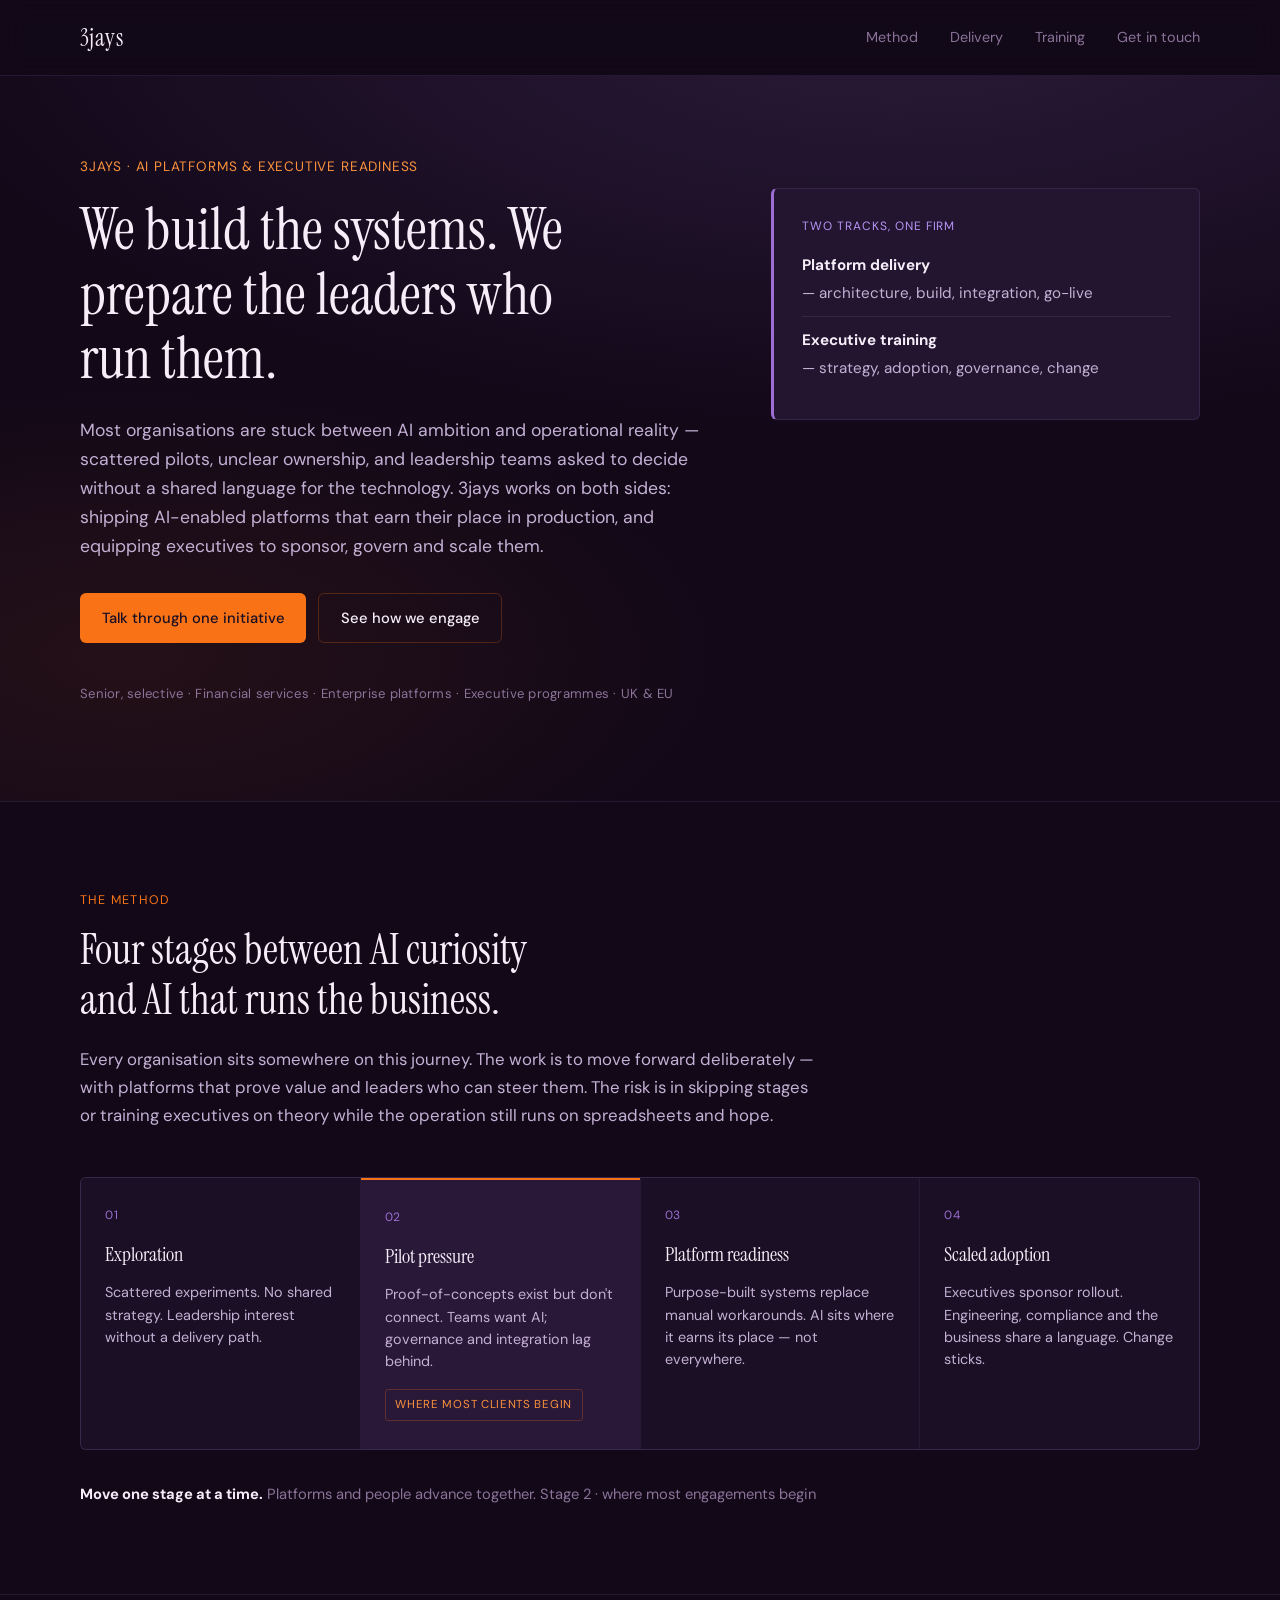
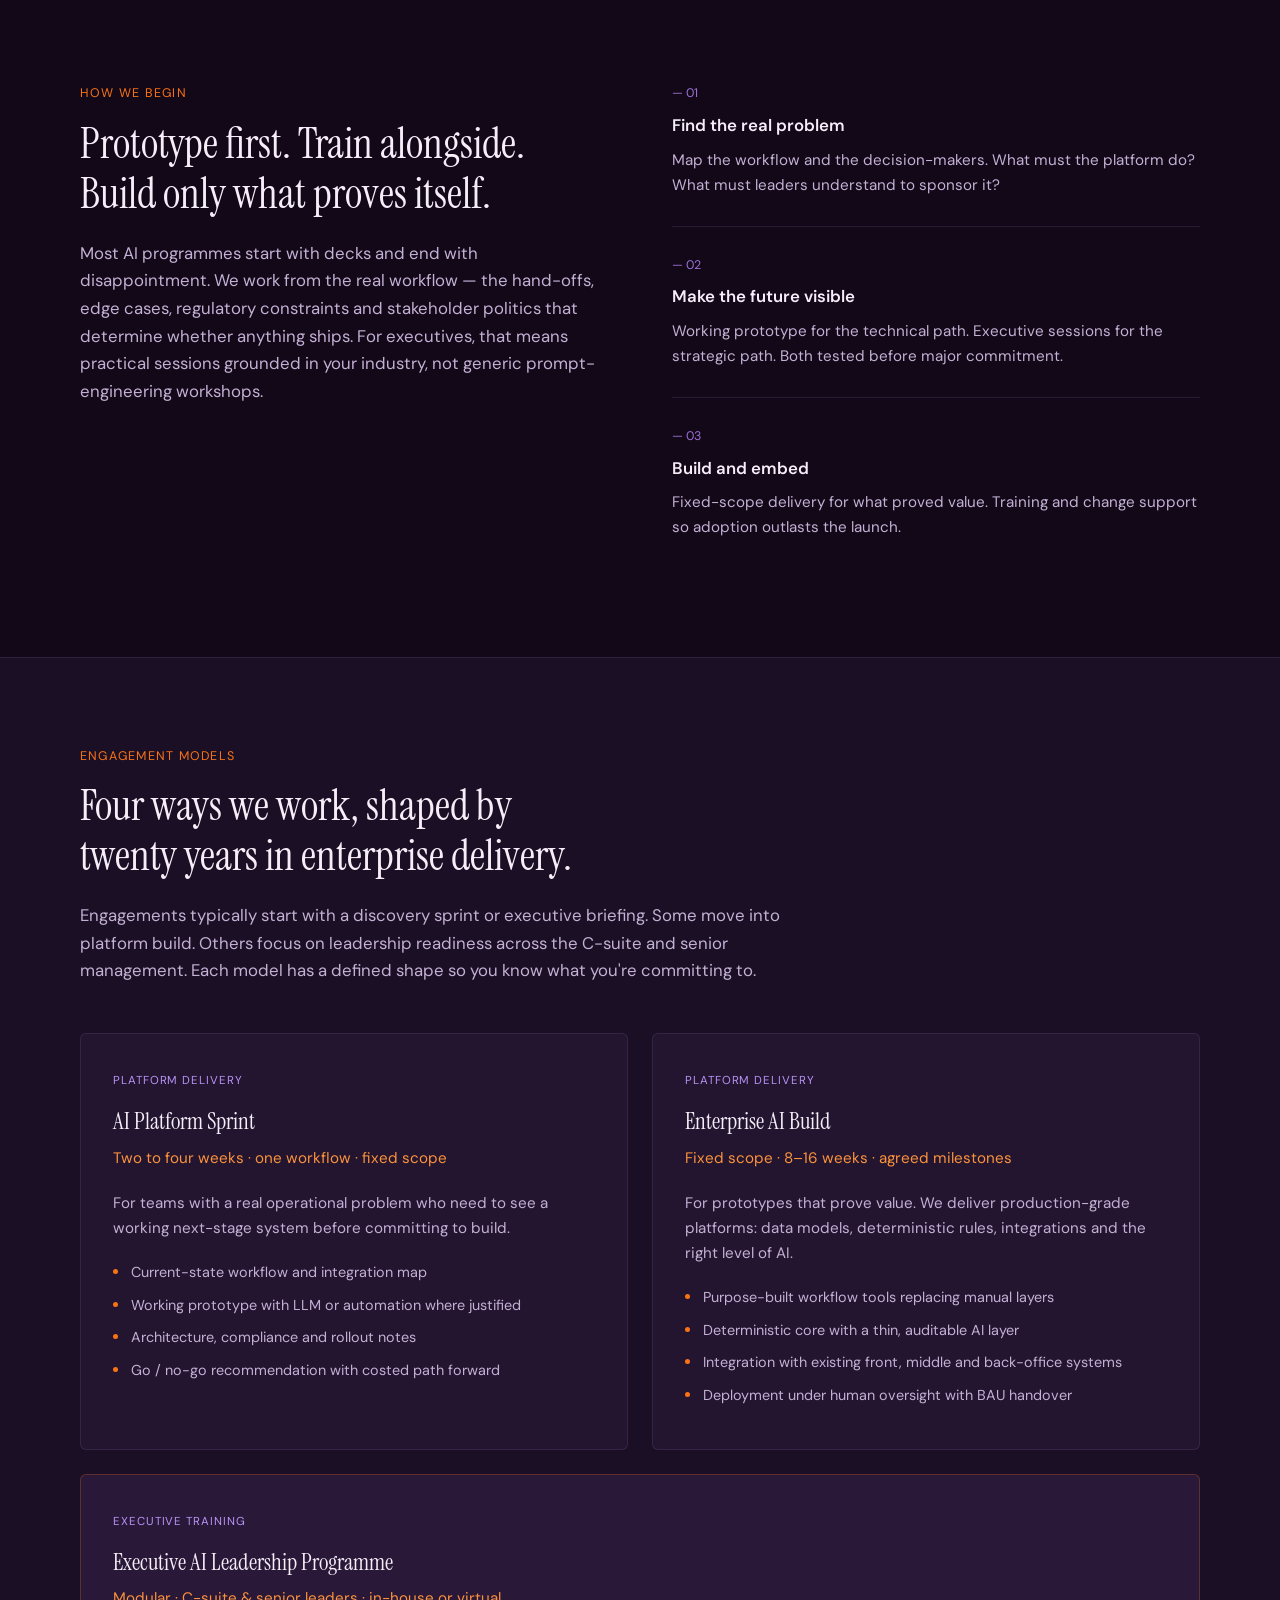
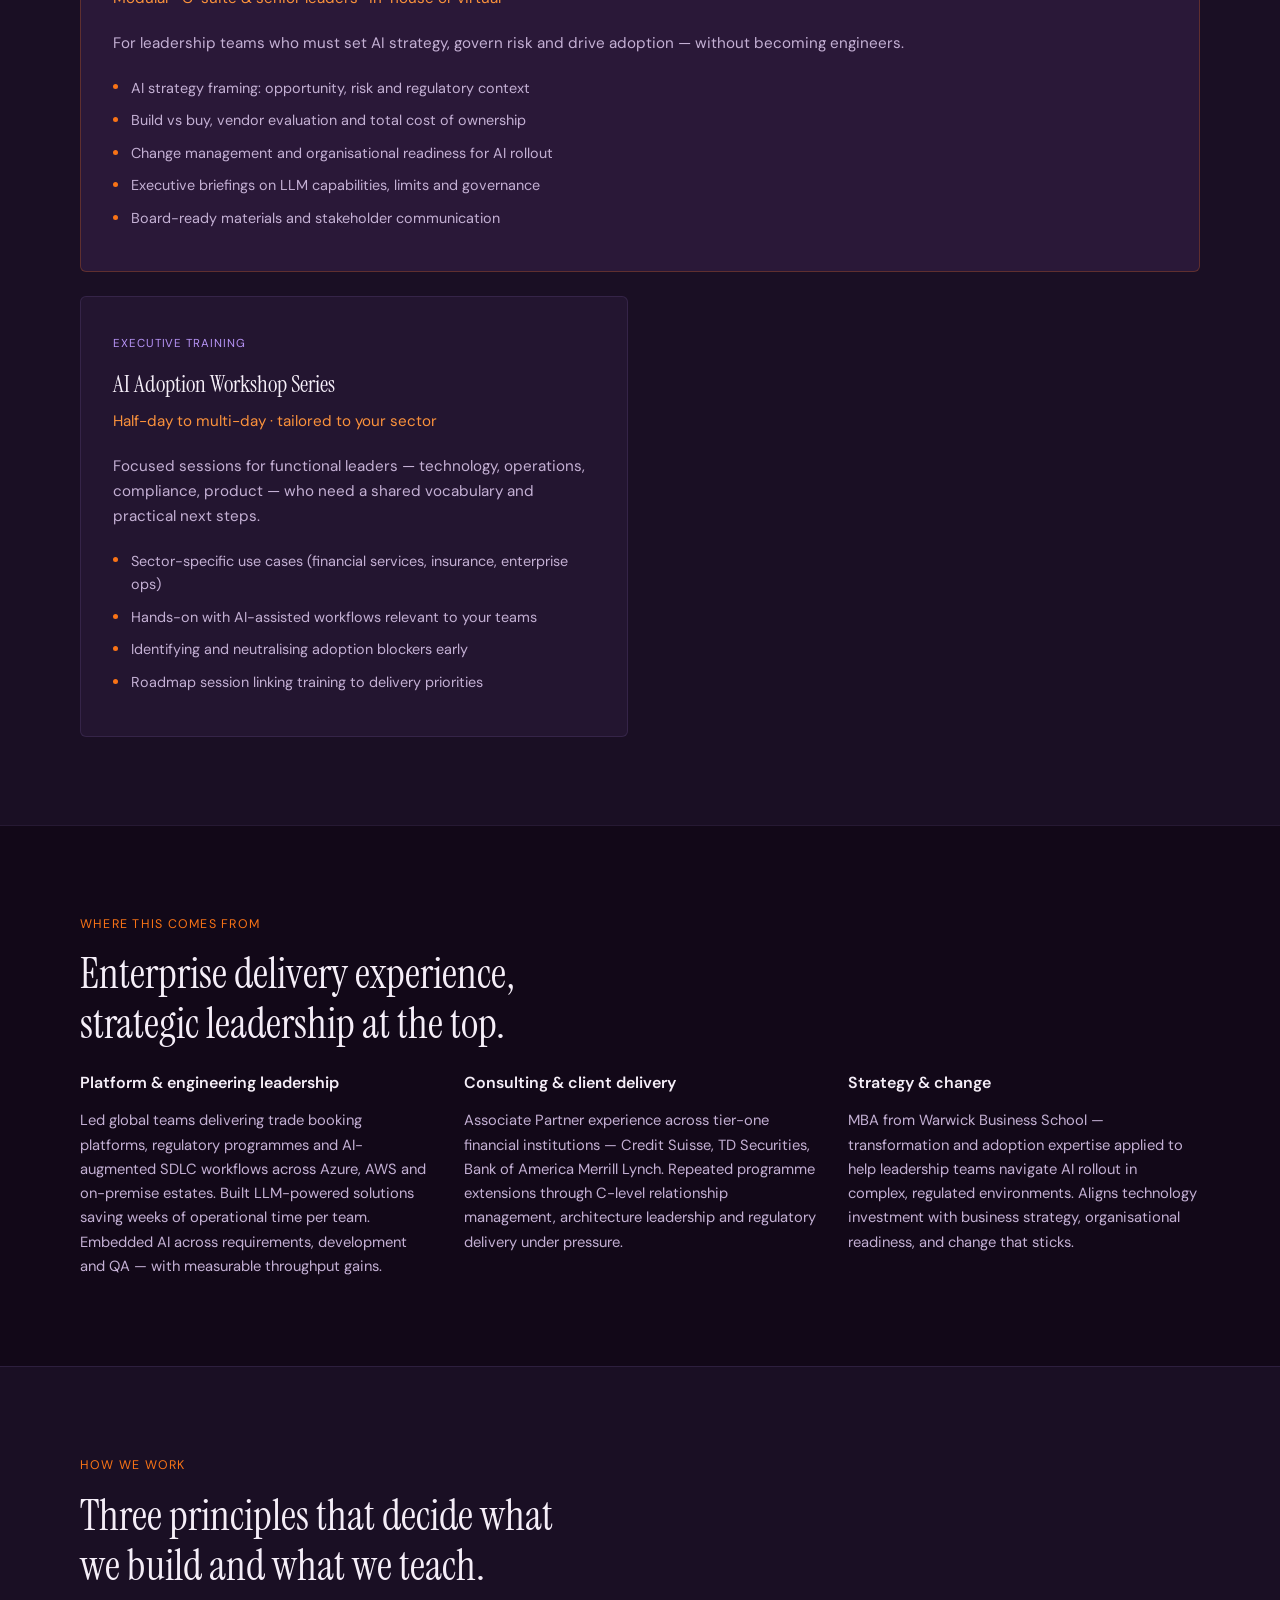
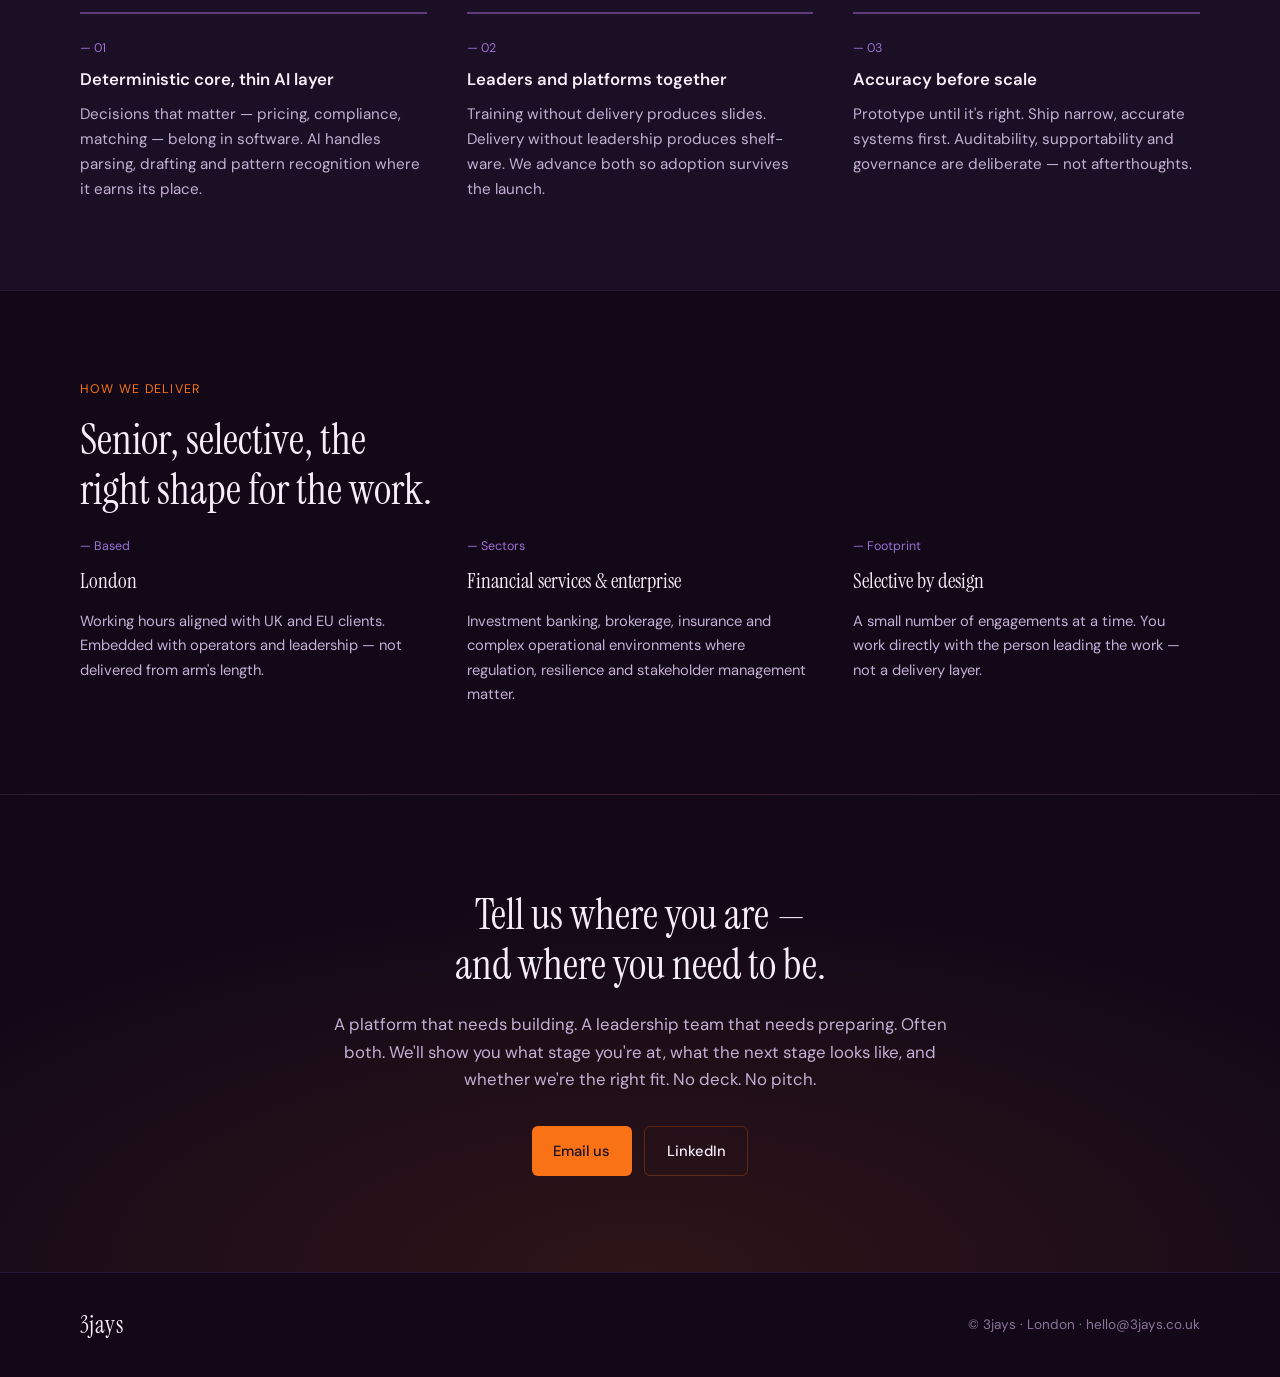
==== index.html @ 704b3401 "first commit Co-authored-by: Cursor <cursoragent@cursor.com>" ====
<!DOCTYPE html>
<html lang="en">
<head>
  <meta charset="UTF-8">
  <meta name="viewport" content="width=device-width, initial-scale=1.0">
  <title>3jays · AI platforms & executive readiness</title>
  <meta name="description" content="3jays delivers AI-enabled platforms and executive training for organisations ready to move beyond pilots.">
  <link rel="preconnect" href="https://fonts.googleapis.com">
  <link rel="preconnect" href="https://fonts.gstatic.com" crossorigin>
  <link href="https://fonts.googleapis.com/css2?family=Instrument+Serif:ital@0;1&family=DM+Sans:ital,opsz,wght@0,9..40,400;0,9..40,500;0,9..40,600;1,9..40,400&display=swap" rel="stylesheet">
  <link rel="stylesheet" href="styles.css">
</head>
<body>
  <header class="site-header">
    <div class="container header-inner">
      <a href="#" class="logo">3jays</a>
      <nav class="nav" aria-label="Primary">
        <a href="#method">Method</a>
        <a href="#delivery">Delivery</a>
        <a href="#training">Training</a>
        <a href="#contact">Get in touch</a>
      </nav>
    </div>
  </header>

  <main>
    <section class="hero">
      <div class="container hero-grid">
        <div class="hero-copy">
          <p class="eyebrow">3jays · AI platforms & executive readiness</p>
          <h1>We build the systems. We prepare the leaders who run them.</h1>
          <p class="lead">
            Most organisations are stuck between AI ambition and operational reality — scattered pilots,
            unclear ownership, and leadership teams asked to decide without a shared language for the technology.
            3jays works on both sides: shipping AI-enabled platforms that earn their place in production,
            and equipping executives to sponsor, govern and scale them.
          </p>
          <div class="hero-actions">
            <a href="#contact" class="btn btn-primary">Talk through one initiative</a>
            <a href="#offerings" class="btn btn-ghost">See how we engage</a>
          </div>
          <p class="hero-meta">
            Senior, selective · Financial services · Enterprise platforms · Executive programmes · UK & EU
          </p>
        </div>
        <aside class="hero-aside" aria-hidden="true">
          <div class="hero-card">
            <span class="hero-card-label">Two tracks, one firm</span>
            <ul>
              <li><strong>Platform delivery</strong> — architecture, build, integration, go-live</li>
              <li><strong>Executive training</strong> — strategy, adoption, governance, change</li>
            </ul>
          </div>
        </aside>
      </div>
    </section>

    <section id="method" class="section section-method">
      <div class="container">
        <p class="section-label">The method</p>
        <h2>Four stages between AI curiosity and AI that runs the business.</h2>
        <p class="section-intro">
          Every organisation sits somewhere on this journey. The work is to move forward deliberately —
          with platforms that prove value and leaders who can steer them. The risk is in skipping stages
          or training executives on theory while the operation still runs on spreadsheets and hope.
        </p>

        <div class="stages">
          <article class="stage">
            <span class="stage-num">01</span>
            <h3>Exploration</h3>
            <p>Scattered experiments. No shared strategy. Leadership interest without a delivery path.</p>
          </article>
          <article class="stage stage-highlight">
            <span class="stage-num">02</span>
            <h3>Pilot pressure</h3>
            <p>Proof-of-concepts exist but don't connect. Teams want AI; governance and integration lag behind.</p>
            <span class="stage-badge">Where most clients begin</span>
          </article>
          <article class="stage">
            <span class="stage-num">03</span>
            <h3>Platform readiness</h3>
            <p>Purpose-built systems replace manual workarounds. AI sits where it earns its place — not everywhere.</p>
          </article>
          <article class="stage">
            <span class="stage-num">04</span>
            <h3>Scaled adoption</h3>
            <p>Executives sponsor rollout. Engineering, compliance and the business share a language. Change sticks.</p>
          </article>
        </div>

        <p class="method-footer">
          <strong>Move one stage at a time.</strong> Platforms and people advance together.
          Stage 2 · where most engagements begin
        </p>
      </div>
    </section>

    <section class="section section-begin">
      <div class="container split">
        <div>
          <p class="section-label">How we begin</p>
          <h2>Prototype first. Train alongside. Build only what proves itself.</h2>
          <p class="section-intro">
            Most AI programmes start with decks and end with disappointment. We work from the real workflow —
            the hand-offs, edge cases, regulatory constraints and stakeholder politics that determine whether
            anything ships. For executives, that means practical sessions grounded in your industry, not generic
            prompt-engineering workshops.
          </p>
        </div>
        <ol class="steps">
          <li>
            <span class="step-marker">— 01</span>
            <h4>Find the real problem</h4>
            <p>Map the workflow and the decision-makers. What must the platform do? What must leaders understand to sponsor it?</p>
          </li>
          <li>
            <span class="step-marker">— 02</span>
            <h4>Make the future visible</h4>
            <p>Working prototype for the technical path. Executive sessions for the strategic path. Both tested before major commitment.</p>
          </li>
          <li>
            <span class="step-marker">— 03</span>
            <h4>Build and embed</h4>
            <p>Fixed-scope delivery for what proved value. Training and change support so adoption outlasts the launch.</p>
          </li>
        </ol>
      </div>
    </section>

    <section id="offerings" class="section section-offerings">
      <div class="container">
        <p class="section-label">Engagement models</p>
        <h2>Four ways we work, shaped by twenty years in enterprise delivery.</h2>
        <p class="section-intro">
          Engagements typically start with a discovery sprint or executive briefing. Some move into platform build.
          Others focus on leadership readiness across the C-suite and senior management. Each model has a defined
          shape so you know what you're committing to.
        </p>

        <div class="offerings-grid">
          <article class="offering">
            <span class="offering-tag">Platform delivery</span>
            <h3>AI Platform Sprint</h3>
            <p class="offering-meta">Two to four weeks · one workflow · fixed scope</p>
            <p>For teams with a real operational problem who need to see a working next-stage system before committing to build.</p>
            <ul>
              <li>Current-state workflow and integration map</li>
              <li>Working prototype with LLM or automation where justified</li>
              <li>Architecture, compliance and rollout notes</li>
              <li>Go / no-go recommendation with costed path forward</li>
            </ul>
          </article>

          <article class="offering">
            <span class="offering-tag">Platform delivery</span>
            <h3>Enterprise AI Build</h3>
            <p class="offering-meta">Fixed scope · 8–16 weeks · agreed milestones</p>
            <p>For prototypes that prove value. We deliver production-grade platforms: data models, deterministic rules, integrations and the right level of AI.</p>
            <ul>
              <li>Purpose-built workflow tools replacing manual layers</li>
              <li>Deterministic core with a thin, auditable AI layer</li>
              <li>Integration with existing front, middle and back-office systems</li>
              <li>Deployment under human oversight with BAU handover</li>
            </ul>
          </article>

          <article class="offering offering-featured" id="training">
            <span class="offering-tag">Executive training</span>
            <h3>Executive AI Leadership Programme</h3>
            <p class="offering-meta">Modular · C-suite &amp; senior leaders · in-house or virtual</p>
            <p>For leadership teams who must set AI strategy, govern risk and drive adoption — without becoming engineers.</p>
            <ul>
              <li>AI strategy framing: opportunity, risk and regulatory context</li>
              <li>Build vs buy, vendor evaluation and total cost of ownership</li>
              <li>Change management and organisational readiness for AI rollout</li>
              <li>Executive briefings on LLM capabilities, limits and governance</li>
              <li>Board-ready materials and stakeholder communication</li>
            </ul>
          </article>

          <article class="offering">
            <span class="offering-tag">Executive training</span>
            <h3>AI Adoption Workshop Series</h3>
            <p class="offering-meta">Half-day to multi-day · tailored to your sector</p>
            <p>Focused sessions for functional leaders — technology, operations, compliance, product — who need a shared vocabulary and practical next steps.</p>
            <ul>
              <li>Sector-specific use cases (financial services, insurance, enterprise ops)</li>
              <li>Hands-on with AI-assisted workflows relevant to your teams</li>
              <li>Identifying and neutralising adoption blockers early</li>
              <li>Roadmap session linking training to delivery priorities</li>
            </ul>
          </article>
        </div>
      </div>
    </section>

    <section id="delivery" class="section section-expertise">
      <div class="container">
        <p class="section-label">Where this comes from</p>
        <h2 class="heading-wide">Enterprise delivery experience, strategic leadership at the top.</h2>
        <div class="expertise-grid">
          <div class="expertise-block">
            <h4>Platform &amp; engineering leadership</h4>
            <p>
              Led global teams delivering trade booking platforms, regulatory programmes and AI-augmented
              SDLC workflows across Azure, AWS and on-premise estates. Built LLM-powered solutions saving
              weeks of operational time per team. Embedded AI across requirements, development and QA —
              with measurable throughput gains.
            </p>
          </div>
          <div class="expertise-block">
            <h4>Consulting &amp; client delivery</h4>
            <p>
              Associate Partner experience across tier-one financial institutions — Credit Suisse, TD Securities,
              Bank of America Merrill Lynch. Repeated programme extensions through C-level relationship
              management, architecture leadership and regulatory delivery under pressure.
            </p>
          </div>
          <div class="expertise-block">
            <h4>Strategy &amp; change</h4>
            <p>
              MBA from Warwick Business School — transformation and adoption expertise applied to help
              leadership teams navigate AI rollout in complex, regulated environments. Aligns technology
              investment with business strategy, organisational readiness, and change that sticks.
            </p>
          </div>
        </div>
      </div>
    </section>

    <section class="section section-principles">
      <div class="container">
        <p class="section-label">How we work</p>
        <h2>Three principles that decide what we build and what we teach.</h2>
        <div class="principles">
          <article class="principle">
            <span class="step-marker">— 01</span>
            <h4>Deterministic core, thin AI layer</h4>
            <p>Decisions that matter — pricing, compliance, matching — belong in software. AI handles parsing, drafting and pattern recognition where it earns its place.</p>
          </article>
          <article class="principle">
            <span class="step-marker">— 02</span>
            <h4>Leaders and platforms together</h4>
            <p>Training without delivery produces slides. Delivery without leadership produces shelf-ware. We advance both so adoption survives the launch.</p>
          </article>
          <article class="principle">
            <span class="step-marker">— 03</span>
            <h4>Accuracy before scale</h4>
            <p>Prototype until it's right. Ship narrow, accurate systems first. Auditability, supportability and governance are deliberate — not afterthoughts.</p>
          </article>
        </div>
      </div>
    </section>

    <section class="section section-deliver">
      <div class="container">
        <p class="section-label">How we deliver</p>
        <h2>Senior, selective, the right shape for the work.</h2>
        <div class="deliver-grid">
          <article>
            <span class="deliver-label">— Based</span>
            <h4>London</h4>
            <p>Working hours aligned with UK and EU clients. Embedded with operators and leadership — not delivered from arm's length.</p>
          </article>
          <article>
            <span class="deliver-label">— Sectors</span>
            <h4>Financial services &amp; enterprise</h4>
            <p>Investment banking, brokerage, insurance and complex operational environments where regulation, resilience and stakeholder management matter.</p>
          </article>
          <article>
            <span class="deliver-label">— Footprint</span>
            <h4>Selective by design</h4>
            <p>A small number of engagements at a time. You work directly with the person leading the work — not a delivery layer.</p>
          </article>
        </div>
      </div>
    </section>

    <section id="contact" class="section section-cta">
      <div class="container cta-inner">
        <h2>Tell us where you are — and where you need to be.</h2>
        <p>
          A platform that needs building. A leadership team that needs preparing. Often both.
          We'll show you what stage you're at, what the next stage looks like, and whether we're the right fit.
          No deck. No pitch.
        </p>
        <div class="cta-actions">
          <a href="mailto:hello@3jays.co.uk" class="btn btn-primary">Email us</a>
          <a href="https://www.linkedin.com" class="btn btn-ghost" target="_blank" rel="noopener">LinkedIn</a>
        </div>
      </div>
    </section>
  </main>

  <footer class="site-footer">
    <div class="container footer-inner">
      <span class="logo">3jays</span>
      <p>&copy; 3jays · London · hello@3jays.co.uk</p>
    </div>
  </footer>
</body>
</html>
---- styles.css ----
:root {
  --bg-deep: #120818;
  --bg-surface: #1a0f24;
  --bg-elevated: #231530;
  --bg-card: #2a1838;
  --text-primary: #f5eef8;
  --text-secondary: #c4b0d4;
  --text-muted: #8b7399;
  --purple: #9d6fd4;
  --purple-bright: #b794f6;
  --purple-dim: #5c3d7a;
  --orange: #f97316;
  --orange-soft: #fb923c;
  --orange-dim: #c2410c;
  --border: rgba(183, 148, 246, 0.12);
  --border-strong: rgba(249, 115, 22, 0.25);
  --font-serif: "Instrument Serif", Georgia, serif;
  --font-sans: "DM Sans", system-ui, sans-serif;
  --max-width: 1120px;
  --radius: 6px;
}

*, *::before, *::after {
  box-sizing: border-box;
}

html {
  scroll-behavior: smooth;
}

body {
  margin: 0;
  font-family: var(--font-sans);
  font-size: 1rem;
  line-height: 1.65;
  color: var(--text-secondary);
  background: var(--bg-deep);
  -webkit-font-smoothing: antialiased;
}

.container {
  width: min(100% - 2.5rem, var(--max-width));
  margin-inline: auto;
}

a {
  color: inherit;
  text-decoration: none;
}

/* Header */
.site-header {
  position: sticky;
  top: 0;
  z-index: 100;
  background: rgba(18, 8, 24, 0.88);
  backdrop-filter: blur(12px);
  border-bottom: 1px solid var(--border);
}

.header-inner {
  display: flex;
  align-items: center;
  justify-content: space-between;
  padding: 1.1rem 0;
}

.logo {
  font-family: var(--font-serif);
  font-size: 1.5rem;
  color: var(--text-primary);
  letter-spacing: 0.02em;
}

.nav {
  display: flex;
  gap: 2rem;
}

.nav a {
  font-size: 0.9rem;
  color: var(--text-muted);
  transition: color 0.2s;
}

.nav a:hover {
  color: var(--orange-soft);
}

/* Hero */
.hero {
  padding: 5rem 0 6rem;
  background:
    radial-gradient(ellipse 80% 60% at 70% -10%, rgba(157, 111, 212, 0.18), transparent),
    radial-gradient(ellipse 50% 40% at 10% 80%, rgba(249, 115, 22, 0.08), transparent),
    var(--bg-deep);
}

.hero-grid {
  display: grid;
  grid-template-columns: 1.2fr 0.8fr;
  gap: 3rem;
  align-items: start;
}

.eyebrow {
  font-size: 0.85rem;
  letter-spacing: 0.06em;
  text-transform: uppercase;
  color: var(--orange-soft);
  margin: 0 0 1.25rem;
}

.hero h1 {
  font-family: var(--font-serif);
  font-size: clamp(2.4rem, 5vw, 3.6rem);
  font-weight: 400;
  line-height: 1.12;
  color: var(--text-primary);
  margin: 0 0 1.5rem;
  max-width: 18ch;
}

.lead {
  font-size: 1.1rem;
  max-width: 52ch;
  margin: 0 0 2rem;
}

.hero-actions {
  display: flex;
  flex-wrap: wrap;
  gap: 0.75rem;
  margin-bottom: 2.5rem;
}

.btn {
  display: inline-flex;
  align-items: center;
  padding: 0.75rem 1.35rem;
  font-size: 0.92rem;
  font-weight: 500;
  border-radius: var(--radius);
  transition: background 0.2s, color 0.2s, border-color 0.2s;
}

.btn-primary {
  background: var(--orange);
  color: #1a0f24;
}

.btn-primary:hover {
  background: var(--orange-soft);
}

.btn-ghost {
  border: 1px solid var(--border-strong);
  color: var(--text-primary);
}

.btn-ghost:hover {
  border-color: var(--orange);
  color: var(--orange-soft);
}

.hero-meta {
  font-size: 0.82rem;
  color: var(--text-muted);
  letter-spacing: 0.02em;
  margin: 0;
}

.hero-card {
  background: var(--bg-elevated);
  border: 1px solid var(--border);
  border-left: 3px solid var(--purple);
  border-radius: var(--radius);
  padding: 1.75rem;
  margin-top: 2rem;
}

.hero-card-label {
  display: block;
  font-size: 0.75rem;
  text-transform: uppercase;
  letter-spacing: 0.08em;
  color: var(--purple-bright);
  margin-bottom: 1rem;
}

.hero-card ul {
  margin: 0;
  padding: 0;
  list-style: none;
}

.hero-card li {
  padding: 0.65rem 0;
  border-top: 1px solid var(--border);
  font-size: 0.95rem;
}

.hero-card li:first-child {
  border-top: none;
  padding-top: 0;
}

.hero-card strong {
  color: var(--text-primary);
  display: block;
  margin-bottom: 0.2rem;
}

/* Sections */
.section {
  padding: 5.5rem 0;
  border-top: 1px solid var(--border);
}

.section-label {
  font-size: 0.78rem;
  text-transform: uppercase;
  letter-spacing: 0.1em;
  color: var(--orange);
  margin: 0 0 1rem;
}

.section h2 {
  font-family: var(--font-serif);
  font-size: clamp(1.85rem, 3.5vw, 2.6rem);
  font-weight: 400;
  line-height: 1.2;
  color: var(--text-primary);
  margin: 0 0 1.25rem;
  max-width: 28ch;
  text-wrap: balance;
}

.heading-wide {
  max-width: 36ch;
}

.section-intro {
  max-width: 62ch;
  margin: 0 0 3rem;
  font-size: 1.05rem;
}

/* Stages */
.stages {
  display: grid;
  grid-template-columns: repeat(4, 1fr);
  gap: 1px;
  background: var(--border);
  border: 1px solid var(--border);
  border-radius: var(--radius);
  overflow: hidden;
  margin-bottom: 2rem;
}

.stage {
  background: var(--bg-surface);
  padding: 1.75rem 1.5rem;
  position: relative;
}

.stage-highlight {
  background: var(--bg-card);
  border-top: 2px solid var(--orange);
}

.stage-num {
  display: block;
  font-size: 0.75rem;
  color: var(--purple);
  letter-spacing: 0.06em;
  margin-bottom: 0.75rem;
}

.stage h3 {
  font-family: var(--font-serif);
  font-size: 1.25rem;
  font-weight: 400;
  color: var(--text-primary);
  margin: 0 0 0.65rem;
}

.stage p {
  font-size: 0.9rem;
  margin: 0;
  line-height: 1.55;
}

.stage-badge {
  display: inline-block;
  margin-top: 1rem;
  font-size: 0.72rem;
  text-transform: uppercase;
  letter-spacing: 0.06em;
  color: var(--orange-soft);
  border: 1px solid var(--border-strong);
  padding: 0.35rem 0.6rem;
  border-radius: 3px;
}

.method-footer {
  font-size: 0.92rem;
  color: var(--text-muted);
  margin: 0;
}

.method-footer strong {
  color: var(--text-primary);
}

/* Split / steps */
.split {
  display: grid;
  grid-template-columns: 1fr 1fr;
  gap: 4rem;
  align-items: start;
}

.steps {
  list-style: none;
  margin: 0;
  padding: 0;
}

.steps li {
  padding: 1.75rem 0;
  border-top: 1px solid var(--border);
}

.steps li:first-child {
  border-top: none;
  padding-top: 0;
}

.step-marker {
  display: block;
  font-size: 0.78rem;
  color: var(--purple);
  margin-bottom: 0.5rem;
}

.steps h4,
.principle h4 {
  font-size: 1.05rem;
  font-weight: 600;
  color: var(--text-primary);
  margin: 0 0 0.5rem;
}

.steps p,
.principle p {
  margin: 0;
  font-size: 0.95rem;
}

/* Offerings */
.section-offerings {
  background: var(--bg-surface);
}

.offerings-grid {
  display: grid;
  grid-template-columns: repeat(2, 1fr);
  gap: 1.5rem;
}

.offering {
  background: var(--bg-elevated);
  border: 1px solid var(--border);
  border-radius: var(--radius);
  padding: 2rem;
}

.offering-featured {
  border-color: var(--border-strong);
  background: var(--bg-card);
  grid-column: span 2;
}

.offering-tag {
  display: inline-block;
  font-size: 0.72rem;
  text-transform: uppercase;
  letter-spacing: 0.08em;
  color: var(--purple-bright);
  margin-bottom: 0.75rem;
}

.offering h3 {
  font-family: var(--font-serif);
  font-size: 1.45rem;
  font-weight: 400;
  color: var(--text-primary);
  margin: 0 0 0.35rem;
}

.offering-meta {
  font-size: 0.85rem;
  color: var(--orange-soft);
  margin: 0 0 1rem;
}

.offering > p {
  font-size: 0.95rem;
  margin: 0 0 1.25rem;
}

.offering ul {
  margin: 0;
  padding: 0;
  list-style: none;
}

.offering li {
  position: relative;
  padding-left: 1.1rem;
  font-size: 0.9rem;
  margin-bottom: 0.55rem;
}

.offering li::before {
  content: "";
  position: absolute;
  left: 0;
  top: 0.55em;
  width: 5px;
  height: 5px;
  background: var(--orange);
  border-radius: 50%;
}

/* Expertise */
.expertise-grid {
  display: grid;
  grid-template-columns: repeat(3, 1fr);
  gap: 2rem;
}

.expertise-block h4 {
  font-size: 1rem;
  font-weight: 600;
  color: var(--text-primary);
  margin: 0 0 0.75rem;
}

.expertise-block p {
  font-size: 0.92rem;
  margin: 0;
}

/* Principles */
.section-principles {
  background: var(--bg-surface);
}

.principles {
  display: grid;
  grid-template-columns: repeat(3, 1fr);
  gap: 2.5rem;
}

.principle {
  padding-top: 1.5rem;
  border-top: 2px solid var(--purple-dim);
}

/* Deliver */
.deliver-grid {
  display: grid;
  grid-template-columns: repeat(3, 1fr);
  gap: 2.5rem;
}

.deliver-label {
  display: block;
  font-size: 0.78rem;
  color: var(--purple);
  margin-bottom: 0.5rem;
}

.deliver-grid h4 {
  font-family: var(--font-serif);
  font-size: 1.3rem;
  font-weight: 400;
  color: var(--text-primary);
  margin: 0 0 0.65rem;
}

.deliver-grid p {
  font-size: 0.92rem;
  margin: 0;
}

/* CTA */
.section-cta {
  background:
    radial-gradient(ellipse 70% 80% at 50% 100%, rgba(249, 115, 22, 0.12), transparent),
    var(--bg-deep);
  padding: 6rem 0;
}

.cta-inner {
  text-align: center;
  max-width: 640px;
}

.cta-inner h2 {
  max-width: none;
  margin-inline: auto;
}

.cta-inner p {
  font-size: 1.05rem;
  margin: 0 0 2rem;
}

.cta-actions {
  display: flex;
  justify-content: center;
  gap: 0.75rem;
  flex-wrap: wrap;
}

/* Footer */
.site-footer {
  border-top: 1px solid var(--border);
  padding: 2rem 0;
}

.footer-inner {
  display: flex;
  align-items: center;
  justify-content: space-between;
  flex-wrap: wrap;
  gap: 1rem;
}

.footer-inner p {
  margin: 0;
  font-size: 0.85rem;
  color: var(--text-muted);
}

/* Responsive */
@media (max-width: 960px) {
  .hero-grid,
  .split,
  .stages,
  .offerings-grid,
  .offering-featured,
  .expertise-grid,
  .principles,
  .deliver-grid {
    grid-template-columns: 1fr;
  }

  .offering-featured {
    display: block;
  }

  .offering-featured ul {
    grid-column: auto;
    grid-row: auto;
    margin-top: 1.25rem;
  }

  .nav {
    gap: 1.25rem;
  }

  .hero h1 {
    max-width: none;
  }

  .hero-aside {
    order: -1;
  }

  .hero-card {
    margin-top: 0;
    margin-bottom: 1rem;
  }
}

@media (max-width: 600px) {
  .nav a:not(:last-child) {
    display: none;
  }

  .hero {
    padding-top: 3rem;
  }

  .section {
    padding: 4rem 0;
  }
}
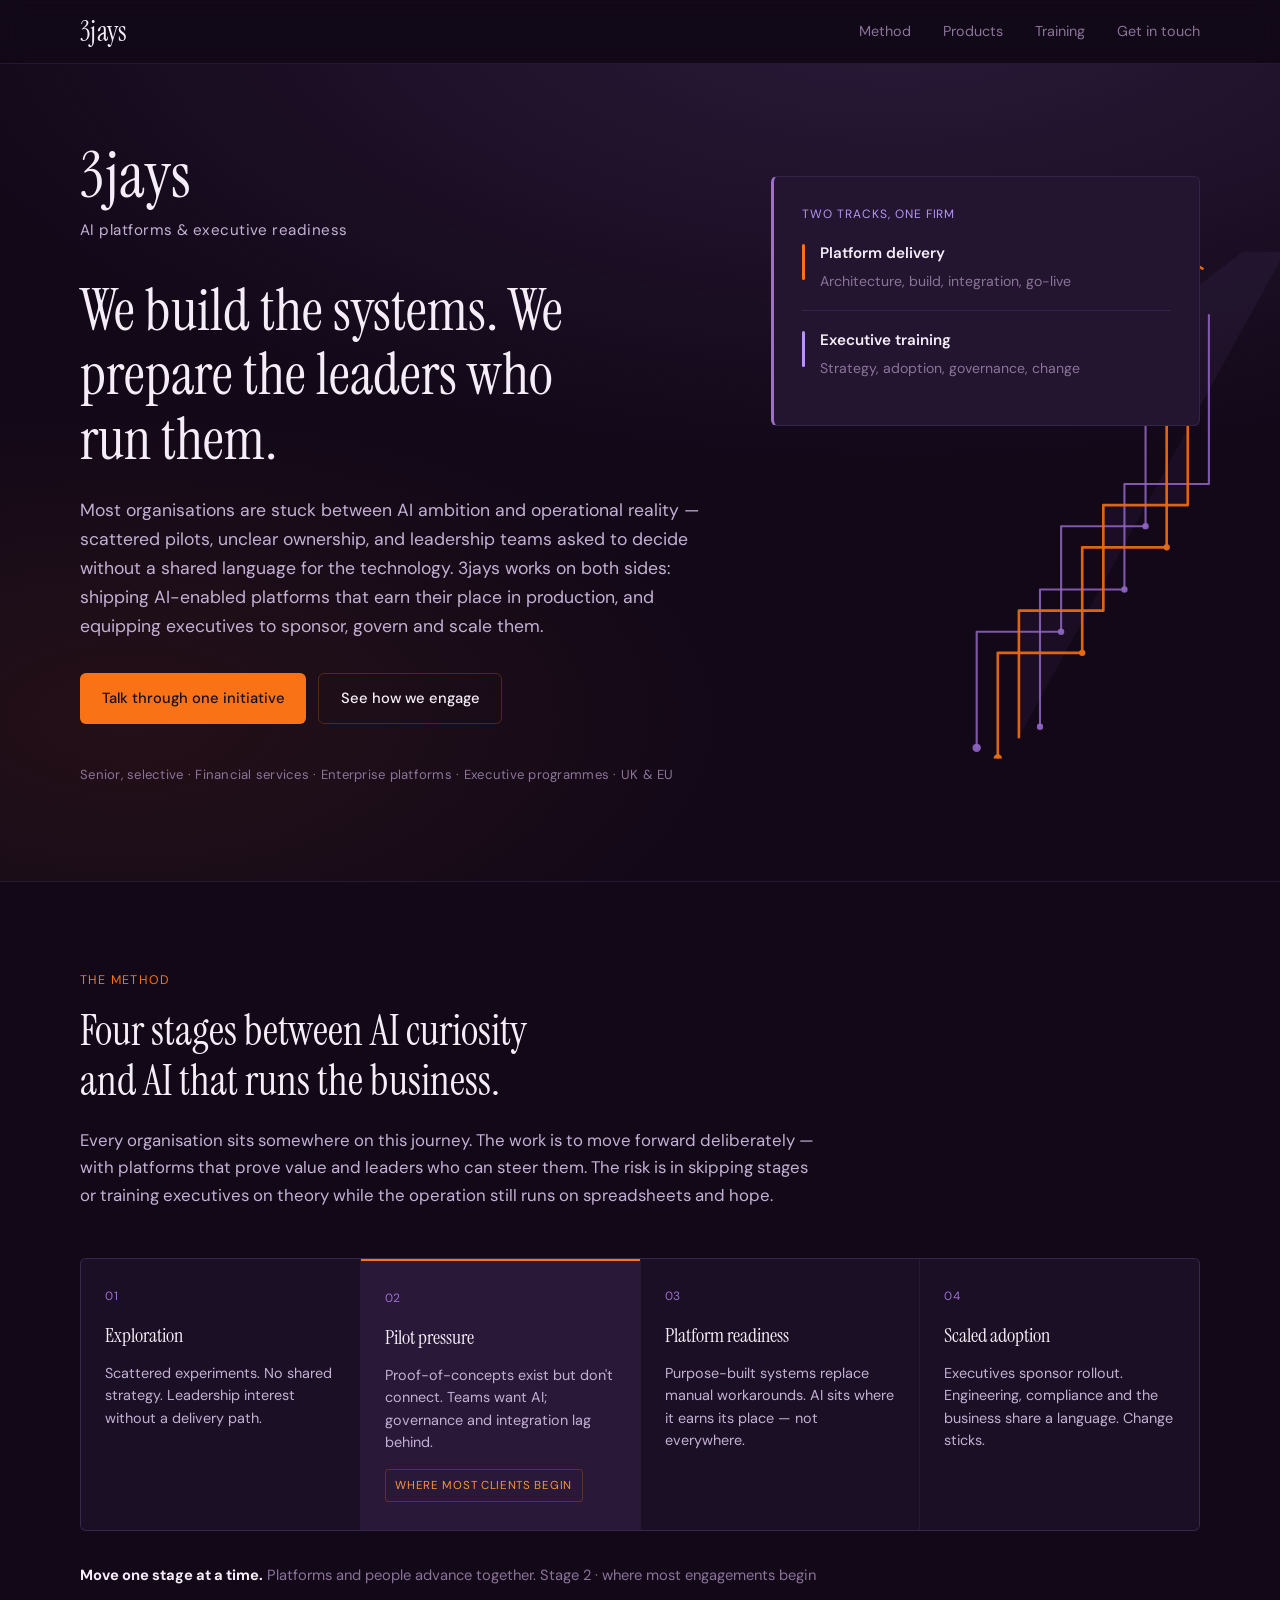
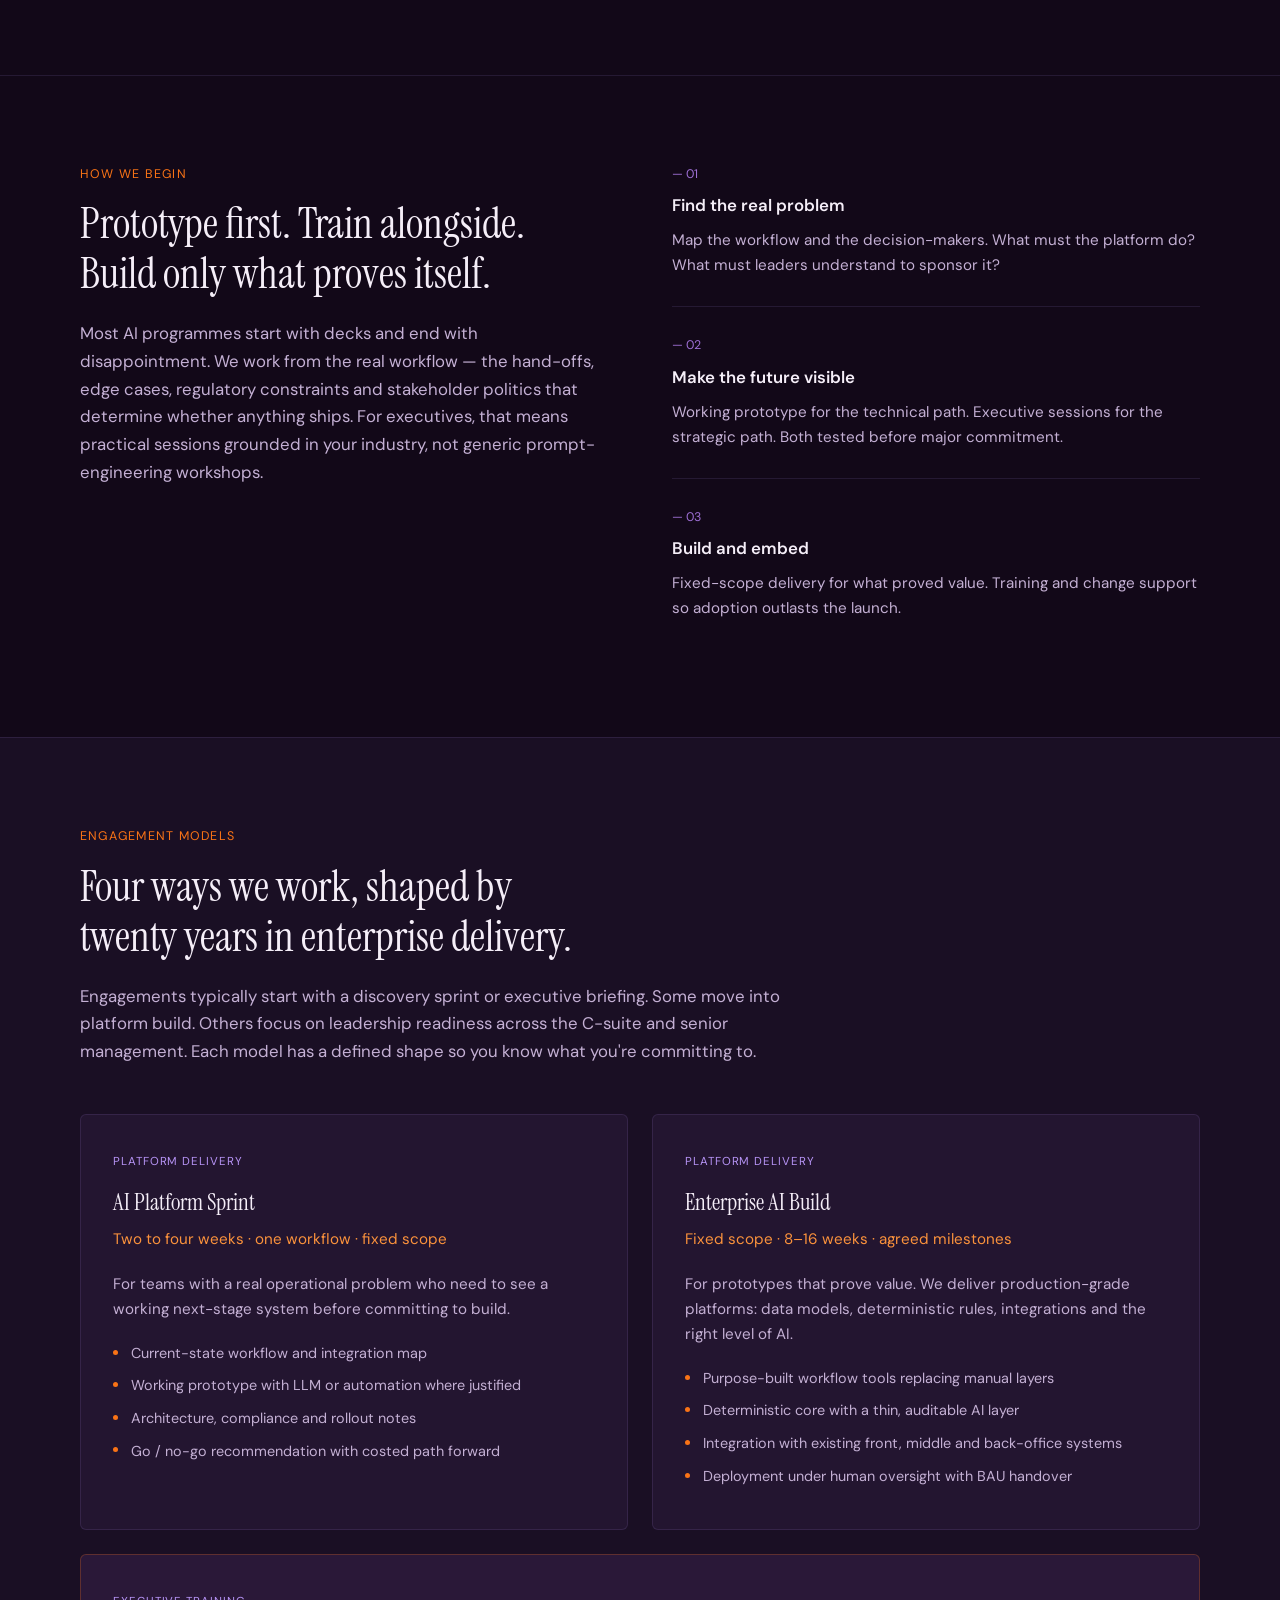
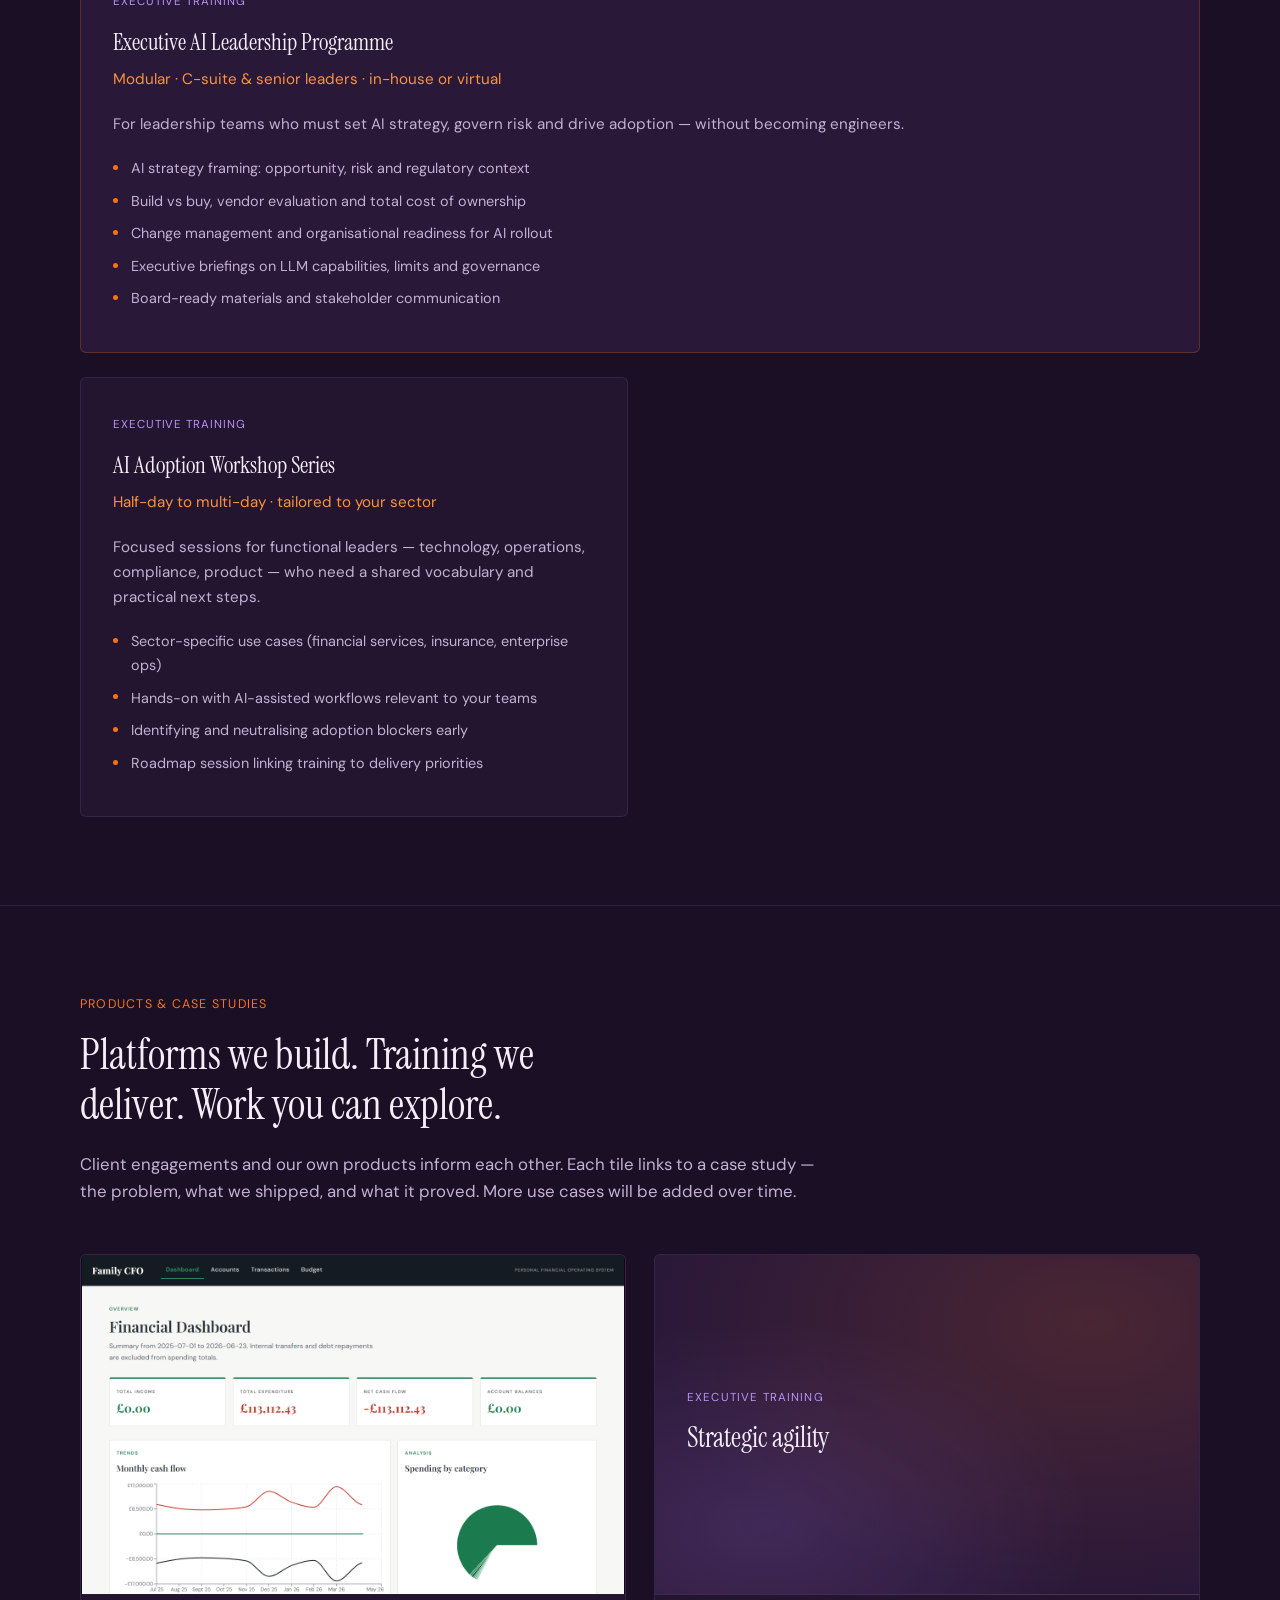
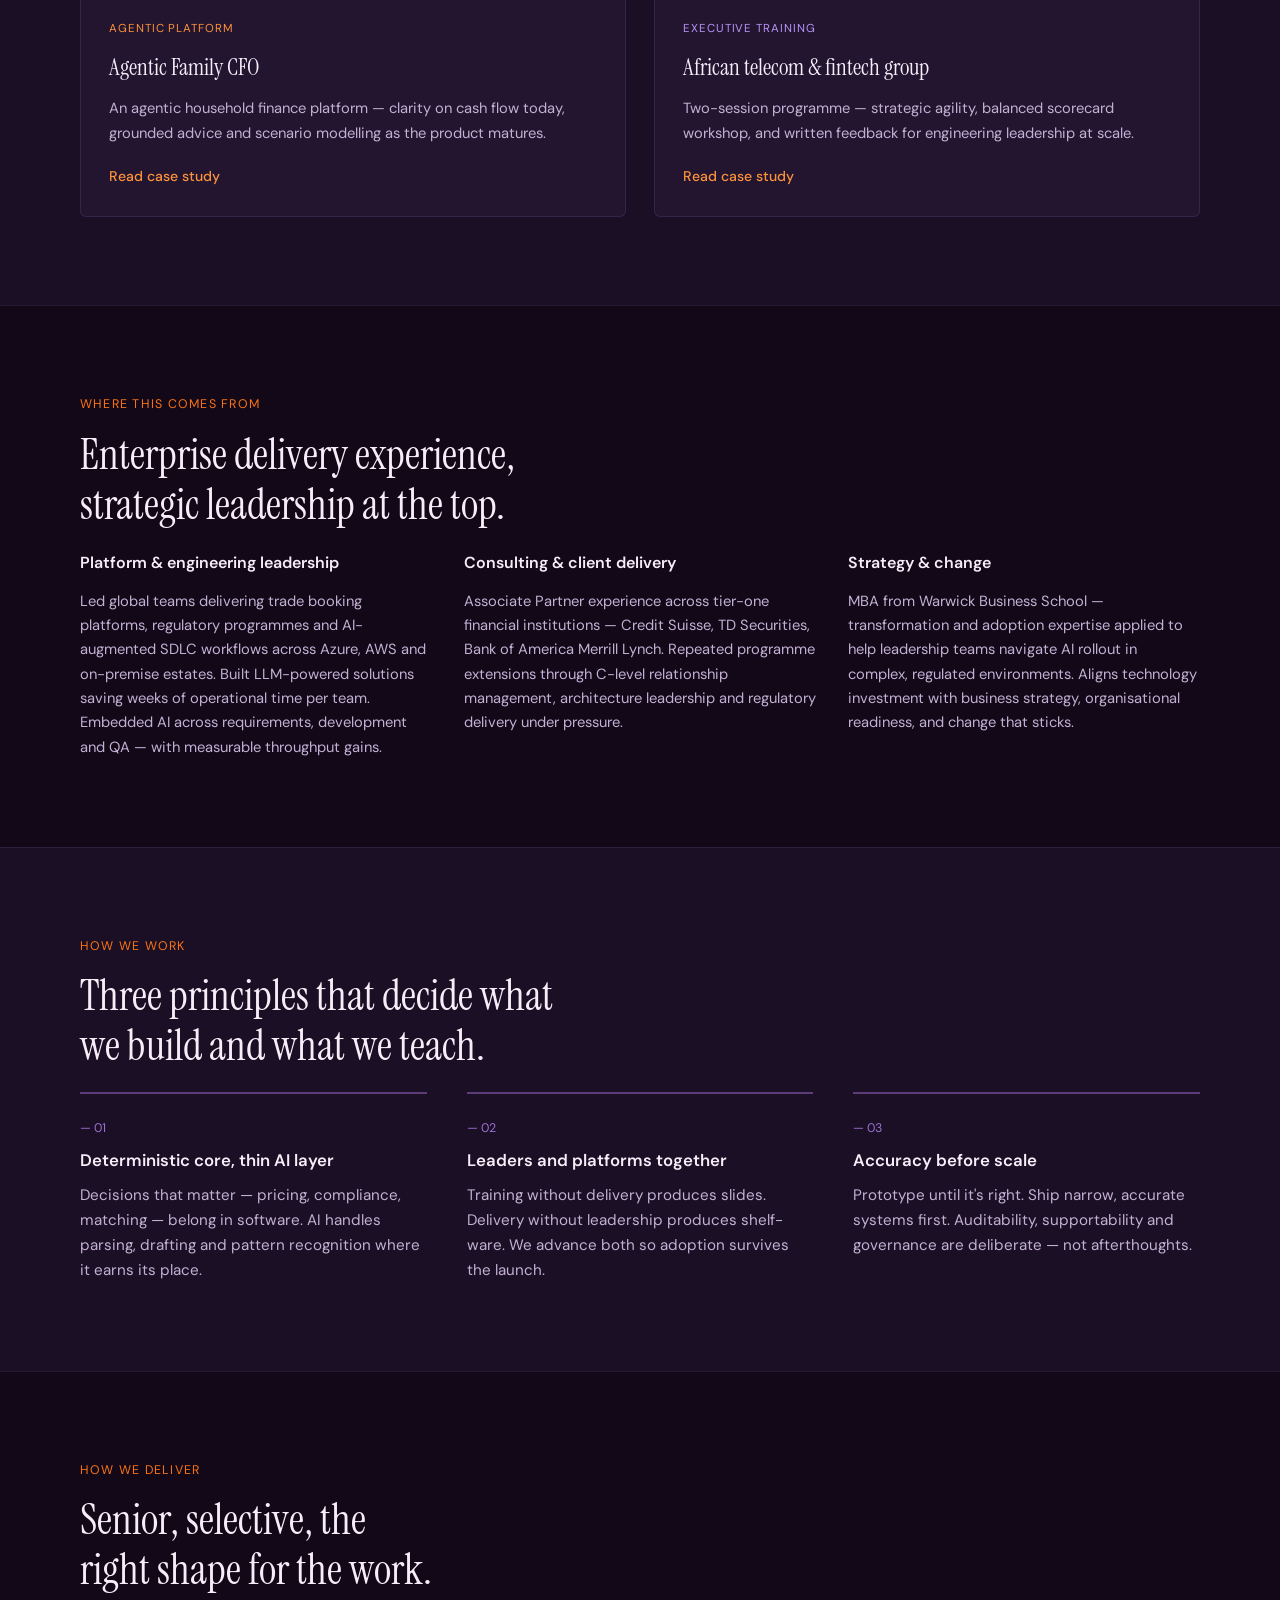
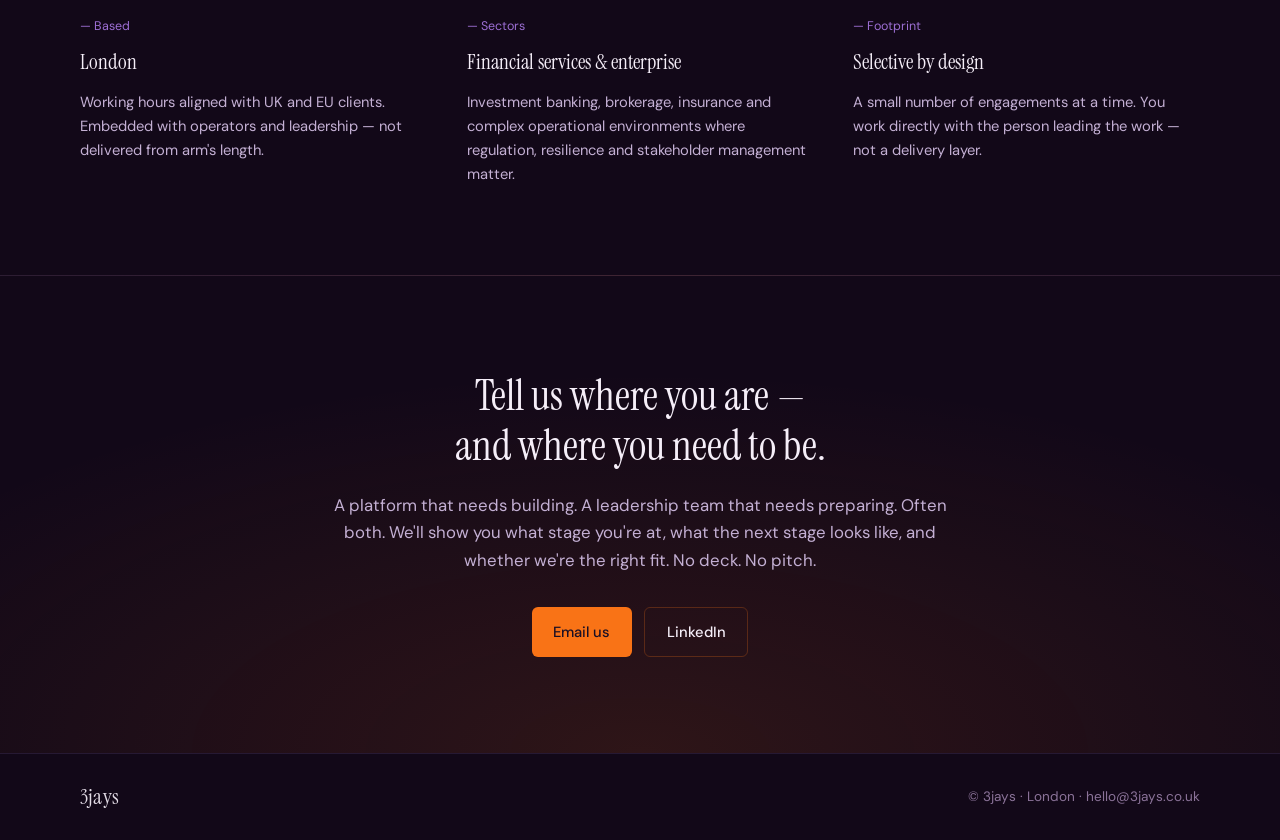
==== commit cb38861d: "Promote v3 site to root and restore product screenshot assets. Moves the live site out of v3/, adds " ====
--- a/index.html
+++ b/index.html
@@ -13,10 +13,12 @@
 <body>
   <header class="site-header">
     <div class="container header-inner">
-      <a href="#" class="logo">3jays</a>
+      <a href="#" class="logo" aria-label="3jays home">
+        <span class="wordmark">3jays</span>
+      </a>
       <nav class="nav" aria-label="Primary">
         <a href="#method">Method</a>
-        <a href="#delivery">Delivery</a>
+        <a href="#products">Products</a>
         <a href="#training">Training</a>
         <a href="#contact">Get in touch</a>
       </nav>
@@ -24,10 +26,31 @@
   </header>
 
   <main>
-    <section class="hero">
+    <section class="hero scroll-reveal scroll-reveal--on-load">
+      <div class="hero-lines" aria-hidden="true">
+        <svg class="hero-lines-svg" viewBox="0 0 360 520" fill="none" xmlns="http://www.w3.org/2000/svg">
+          <path class="hero-lines-fill" d="M 88 500 L 88 380 L 168 380 L 168 280 L 248 280 L 248 80 L 300 40 L 340 40" />
+          <path class="hero-line hero-line--purple" d="M 48 510 L 48 400 L 128 400 L 128 300 L 208 300 L 208 140" />
+          <circle class="hero-node hero-node--purple" cx="48" cy="510" r="4" />
+          <circle class="hero-node hero-node--purple" cx="128" cy="400" r="3" />
+          <circle class="hero-node hero-node--purple" cx="208" cy="300" r="3" />
+          <path class="hero-line hero-line--purple" d="M 108 490 L 108 360 L 188 360 L 188 260 L 268 260 L 268 100" />
+          <circle class="hero-node hero-node--purple" cx="108" cy="490" r="3" />
+          <circle class="hero-node hero-node--purple" cx="188" cy="360" r="3" />
+          <path class="hero-line hero-line--orange" d="M 68 520 L 68 420 L 148 420 L 148 320 L 228 320 L 228 60" />
+          <circle class="hero-node hero-node--orange" cx="68" cy="520" r="4" />
+          <circle class="hero-node hero-node--orange" cx="148" cy="420" r="3" />
+          <circle class="hero-node hero-node--orange" cx="228" cy="320" r="3" />
+          <path class="hero-line hero-line--orange hero-line--arrow" d="M 88 500 L 88 380 L 168 380 L 168 280 L 248 280 L 248 48" />
+          <path class="hero-line hero-line--orange" d="M 248 48 L 236 62 M 248 48 L 262 56" />
+        </svg>
+      </div>
       <div class="container hero-grid">
         <div class="hero-copy">
-          <p class="eyebrow">3jays · AI platforms & executive readiness</p>
+          <div class="hero-brand">
+            <span class="wordmark wordmark--hero">3jays</span>
+            <p class="hero-tagline">AI platforms &amp; executive readiness</p>
+          </div>
           <h1>We build the systems. We prepare the leaders who run them.</h1>
           <p class="lead">
             Most organisations are stuck between AI ambition and operational reality — scattered pilots,
@@ -46,16 +69,28 @@
         <aside class="hero-aside" aria-hidden="true">
           <div class="hero-card">
             <span class="hero-card-label">Two tracks, one firm</span>
-            <ul>
-              <li><strong>Platform delivery</strong> — architecture, build, integration, go-live</li>
-              <li><strong>Executive training</strong> — strategy, adoption, governance, change</li>
+            <ul class="hero-tracks">
+              <li class="hero-track">
+                <span class="hero-track-marker" aria-hidden="true"></span>
+                <div>
+                  <strong class="hero-track-title">Platform delivery</strong>
+                  <span class="hero-track-desc">Architecture, build, integration, go-live</span>
+                </div>
+              </li>
+              <li class="hero-track">
+                <span class="hero-track-marker hero-track-marker--purple" aria-hidden="true"></span>
+                <div>
+                  <strong class="hero-track-title">Executive training</strong>
+                  <span class="hero-track-desc">Strategy, adoption, governance, change</span>
+                </div>
+              </li>
             </ul>
           </div>
         </aside>
       </div>
     </section>
 
-    <section id="method" class="section section-method">
+    <section id="method" class="section section-method scroll-reveal">
       <div class="container">
         <p class="section-label">The method</p>
         <h2>Four stages between AI curiosity and AI that runs the business.</h2>
@@ -96,7 +131,7 @@
       </div>
     </section>
 
-    <section class="section section-begin">
+    <section class="section section-begin scroll-reveal">
       <div class="container split">
         <div>
           <p class="section-label">How we begin</p>
@@ -128,7 +163,7 @@
       </div>
     </section>
 
-    <section id="offerings" class="section section-offerings">
+    <section id="offerings" class="section section-offerings scroll-reveal">
       <div class="container">
         <p class="section-label">Engagement models</p>
         <h2>Four ways we work, shaped by twenty years in enterprise delivery.</h2>
@@ -195,7 +230,47 @@
       </div>
     </section>
 
-    <section id="delivery" class="section section-expertise">
+    <section id="products" class="section section-products scroll-reveal">
+      <div class="container">
+        <p class="section-label">Products &amp; case studies</p>
+        <h2>Platforms we build. Training we deliver. Work you can explore.</h2>
+        <p class="section-intro">
+          Client engagements and our own products inform each other. Each tile links to a case study —
+          the problem, what we shipped, and what it proved. More use cases will be added over time.
+        </p>
+
+        <div class="products-grid">
+          <a href="case-studies/family-cfo.html" class="product-tile">
+            <div class="product-tile-media">
+              <img src="assets/products/family-cfo-dashboard.png" alt="Agentic Family CFO dashboard" loading="lazy">
+            </div>
+            <div class="product-tile-body">
+              <span class="product-tile-type product-tile-type--platform">Agentic platform</span>
+              <h3>Agentic Family CFO</h3>
+              <p>An agentic household finance platform — clarity on cash flow today, grounded advice and scenario modelling as the product matures.</p>
+              <span class="product-tile-cta">Read case study</span>
+            </div>
+          </a>
+
+          <a href="case-studies/african-telecom-strategic-agility.html" class="product-tile">
+            <div class="product-tile-media product-tile-media--training">
+              <div class="product-tile-placeholder" aria-hidden="true">
+                <span class="product-tile-placeholder-label">Executive training</span>
+                <span class="product-tile-placeholder-title">Strategic agility</span>
+              </div>
+            </div>
+            <div class="product-tile-body">
+              <span class="product-tile-type product-tile-type--training">Executive training</span>
+              <h3>African telecom &amp; fintech group</h3>
+              <p>Two-session programme — strategic agility, balanced scorecard workshop, and written feedback for engineering leadership at scale.</p>
+              <span class="product-tile-cta">Read case study</span>
+            </div>
+          </a>
+        </div>
+      </div>
+    </section>
+
+    <section id="delivery" class="section section-expertise scroll-reveal">
       <div class="container">
         <p class="section-label">Where this comes from</p>
         <h2 class="heading-wide">Enterprise delivery experience, strategic leadership at the top.</h2>
@@ -229,7 +304,7 @@
       </div>
     </section>
 
-    <section class="section section-principles">
+    <section class="section section-principles scroll-reveal">
       <div class="container">
         <p class="section-label">How we work</p>
         <h2>Three principles that decide what we build and what we teach.</h2>
@@ -253,7 +328,7 @@
       </div>
     </section>
 
-    <section class="section section-deliver">
+    <section class="section section-deliver scroll-reveal">
       <div class="container">
         <p class="section-label">How we deliver</p>
         <h2>Senior, selective, the right shape for the work.</h2>
@@ -277,7 +352,7 @@
       </div>
     </section>
 
-    <section id="contact" class="section section-cta">
+    <section id="contact" class="section section-cta scroll-reveal">
       <div class="container cta-inner">
         <h2>Tell us where you are — and where you need to be.</h2>
         <p>
@@ -295,9 +370,12 @@
 
   <footer class="site-footer">
     <div class="container footer-inner">
-      <span class="logo">3jays</span>
+      <a href="#" class="logo" aria-label="3jays home">
+        <span class="wordmark wordmark--footer">3jays</span>
+      </a>
       <p>&copy; 3jays · London · hello@3jays.co.uk</p>
     </div>
   </footer>
+  <script src="scroll-animations.js"></script>
 </body>
 </html>
--- a/styles.css
+++ b/styles.css
@@ -66,10 +66,22 @@
 }
 
 .logo {
+  display: inline-flex;
+  align-items: center;
+}
+
+.wordmark {
   font-family: var(--font-serif);
-  font-size: 1.5rem;
-  color: var(--text-primary);
-  letter-spacing: 0.02em;
+  font-size: 1.75rem;
+  font-weight: 400;
+  color: var(--text-primary);
+  letter-spacing: 0.01em;
+  line-height: 1;
+}
+
+.wordmark--footer {
+  font-size: 1.4rem;
+  opacity: 0.92;
 }
 
 .nav {
@@ -89,6 +101,8 @@
 
 /* Hero */
 .hero {
+  position: relative;
+  overflow: hidden;
   padding: 5rem 0 6rem;
   background:
     radial-gradient(ellipse 80% 60% at 70% -10%, rgba(157, 111, 212, 0.18), transparent),
@@ -96,11 +110,83 @@
     var(--bg-deep);
 }
 
+.hero-lines {
+  position: absolute;
+  right: -2%;
+  top: 50%;
+  transform: translateY(-48%);
+  width: min(42vw, 380px);
+  pointer-events: none;
+  z-index: 0;
+}
+
+.hero-lines-svg {
+  display: block;
+  width: 100%;
+  height: auto;
+  opacity: 0.92;
+}
+
+.hero-lines-fill {
+  fill: rgba(157, 111, 212, 0.07);
+  stroke: none;
+}
+
+.hero-line {
+  fill: none;
+  stroke-linecap: round;
+  stroke-linejoin: round;
+}
+
+.hero-line--purple {
+  stroke: var(--purple);
+  stroke-width: 2;
+  opacity: 0.85;
+}
+
+.hero-line--orange {
+  stroke: var(--orange);
+  stroke-width: 2.5;
+  opacity: 0.95;
+}
+
+.hero-line--arrow {
+  stroke-width: 2.5;
+}
+
+.hero-node--purple {
+  fill: var(--purple);
+  opacity: 0.9;
+}
+
+.hero-node--orange {
+  fill: var(--orange);
+}
+
 .hero-grid {
+  position: relative;
+  z-index: 1;
   display: grid;
   grid-template-columns: 1.2fr 0.8fr;
   gap: 3rem;
   align-items: start;
+}
+
+.hero-brand {
+  margin: 0 0 2.25rem;
+}
+
+.wordmark--hero {
+  display: block;
+  font-size: clamp(2.75rem, 6vw, 4rem);
+  margin-bottom: 0.6rem;
+}
+
+.hero-tagline {
+  font-size: 0.95rem;
+  letter-spacing: 0.03em;
+  color: var(--text-secondary);
+  margin: 0;
 }
 
 .eyebrow {
@@ -188,27 +274,51 @@
   margin-bottom: 1rem;
 }
 
-.hero-card ul {
+.hero-tracks {
   margin: 0;
   padding: 0;
   list-style: none;
 }
 
-.hero-card li {
-  padding: 0.65rem 0;
+.hero-track {
+  display: flex;
+  gap: 0.9rem;
+  align-items: flex-start;
+  padding: 1.1rem 0;
   border-top: 1px solid var(--border);
-  font-size: 0.95rem;
-}
-
-.hero-card li:first-child {
+}
+
+.hero-track:first-child {
   border-top: none;
   padding-top: 0;
 }
 
-.hero-card strong {
-  color: var(--text-primary);
+.hero-track-marker {
+  flex-shrink: 0;
+  width: 3px;
+  height: 2.25rem;
+  margin-top: 0.2rem;
+  border-radius: 2px;
+  background: var(--orange);
+}
+
+.hero-track-marker--purple {
+  background: var(--purple-bright);
+}
+
+.hero-track-title {
   display: block;
-  margin-bottom: 0.2rem;
+  color: var(--text-primary);
+  font-weight: 600;
+  font-size: 0.95rem;
+  margin-bottom: 0.3rem;
+}
+
+.hero-track-desc {
+  display: block;
+  font-size: 0.88rem;
+  color: var(--text-muted);
+  line-height: 1.5;
 }
 
 /* Sections */
@@ -434,6 +544,296 @@
   border-radius: 50%;
 }
 
+/* Products */
+.section-products {
+  background: var(--bg-surface);
+}
+
+.products-grid {
+  display: grid;
+  grid-template-columns: repeat(2, 1fr);
+  gap: 1.75rem;
+}
+
+.product-tile {
+  display: flex;
+  flex-direction: column;
+  background: var(--bg-elevated);
+  border: 1px solid var(--border);
+  border-radius: var(--radius);
+  overflow: hidden;
+  transition: border-color 0.2s, transform 0.2s;
+}
+
+.product-tile:hover {
+  border-color: var(--border-strong);
+  transform: translateY(-3px);
+}
+
+.product-tile-media {
+  aspect-ratio: 16 / 10;
+  background: var(--bg-deep);
+  overflow: hidden;
+  border-bottom: 1px solid var(--border);
+}
+
+.product-tile-media img {
+  display: block;
+  width: 100%;
+  height: 100%;
+  object-fit: contain;
+  object-position: top center;
+}
+
+.product-tile-media--training {
+  background:
+    radial-gradient(ellipse 80% 80% at 80% 20%, rgba(249, 115, 22, 0.15), transparent),
+    radial-gradient(ellipse 60% 60% at 20% 80%, rgba(157, 111, 212, 0.2), transparent),
+    var(--bg-card);
+}
+
+.product-tile-placeholder {
+  display: flex;
+  flex-direction: column;
+  justify-content: center;
+  align-items: flex-start;
+  height: 100%;
+  padding: 2rem;
+}
+
+.product-tile-placeholder-label {
+  font-size: 0.72rem;
+  text-transform: uppercase;
+  letter-spacing: 0.1em;
+  color: var(--purple-bright);
+  margin-bottom: 0.5rem;
+}
+
+.product-tile-placeholder-title {
+  font-family: var(--font-serif);
+  font-size: 1.75rem;
+  color: var(--text-primary);
+}
+
+.product-tile-body {
+  padding: 1.5rem 1.75rem 1.75rem;
+  flex: 1;
+  display: flex;
+  flex-direction: column;
+}
+
+.product-tile-type {
+  display: inline-block;
+  font-size: 0.72rem;
+  text-transform: uppercase;
+  letter-spacing: 0.08em;
+  margin-bottom: 0.6rem;
+}
+
+.product-tile-type--platform {
+  color: var(--orange-soft);
+}
+
+.product-tile-type--training {
+  color: var(--purple-bright);
+}
+
+.product-tile h3 {
+  font-family: var(--font-serif);
+  font-size: 1.45rem;
+  font-weight: 400;
+  color: var(--text-primary);
+  margin: 0 0 0.65rem;
+}
+
+.product-tile p {
+  font-size: 0.92rem;
+  margin: 0 0 1.25rem;
+  flex: 1;
+}
+
+.product-tile-cta {
+  font-size: 0.88rem;
+  font-weight: 500;
+  color: var(--orange-soft);
+}
+
+.product-tile:hover .product-tile-cta {
+  color: var(--orange);
+}
+
+/* Case study pages */
+.case-study-hero {
+  padding: 4rem 0 3rem;
+  border-bottom: 1px solid var(--border);
+}
+
+.case-study-back {
+  display: inline-block;
+  font-size: 0.88rem;
+  color: var(--text-muted);
+  margin-bottom: 1.5rem;
+  transition: color 0.2s;
+}
+
+.case-study-back:hover {
+  color: var(--orange-soft);
+}
+
+.case-study-type {
+  display: inline-block;
+  font-size: 0.72rem;
+  text-transform: uppercase;
+  letter-spacing: 0.1em;
+  color: var(--orange-soft);
+  margin-bottom: 0.75rem;
+}
+
+.case-study-type--training {
+  color: var(--purple-bright);
+}
+
+.case-study-hero h1 {
+  font-family: var(--font-serif);
+  font-size: clamp(2.2rem, 4.5vw, 3.2rem);
+  font-weight: 400;
+  color: var(--text-primary);
+  margin: 0 0 1rem;
+  max-width: 22ch;
+}
+
+.case-study-lead {
+  font-size: 1.1rem;
+  max-width: 58ch;
+  margin: 0;
+}
+
+.case-study-meta {
+  display: flex;
+  flex-wrap: wrap;
+  gap: 1.5rem;
+  margin-top: 2rem;
+  padding-top: 1.5rem;
+  border-top: 1px solid var(--border);
+}
+
+.case-study-meta dt {
+  font-size: 0.72rem;
+  text-transform: uppercase;
+  letter-spacing: 0.08em;
+  color: var(--text-muted);
+  margin-bottom: 0.25rem;
+}
+
+.case-study-meta dd {
+  margin: 0;
+  font-size: 0.92rem;
+  color: var(--text-primary);
+}
+
+.case-study-content {
+  padding: 4rem 0 5rem;
+}
+
+.case-study-content h2 {
+  font-family: var(--font-serif);
+  font-size: 1.65rem;
+  font-weight: 400;
+  color: var(--text-primary);
+  margin: 2.5rem 0 1rem;
+  max-width: none;
+}
+
+.case-study-content h2:first-child {
+  margin-top: 0;
+}
+
+.case-study-content p {
+  max-width: 62ch;
+  margin: 0 0 1rem;
+}
+
+.case-study-content ul {
+  margin: 0 0 1.5rem;
+  padding: 0;
+  list-style: none;
+  max-width: 62ch;
+}
+
+.case-study-content li {
+  position: relative;
+  padding-left: 1.1rem;
+  margin-bottom: 0.5rem;
+  font-size: 0.95rem;
+}
+
+.case-study-content li::before {
+  content: "";
+  position: absolute;
+  left: 0;
+  top: 0.55em;
+  width: 5px;
+  height: 5px;
+  background: var(--purple);
+  border-radius: 50%;
+}
+
+.case-study-gallery {
+  display: grid;
+  grid-template-columns: repeat(2, 1fr);
+  gap: 1.25rem;
+  margin: 2rem 0;
+  max-width: 100%;
+}
+
+.case-study-gallery figure {
+  margin: 0;
+  background: var(--bg-elevated);
+  border: 1px solid var(--border);
+  border-radius: var(--radius);
+  overflow: hidden;
+}
+
+.case-study-gallery img {
+  display: block;
+  width: 100%;
+  height: auto;
+  vertical-align: middle;
+}
+
+.case-study-gallery figcaption {
+  font-size: 0.82rem;
+  color: var(--text-muted);
+  padding: 0.75rem 1rem 1rem;
+  margin: 0;
+}
+
+.case-study-outcomes {
+  display: grid;
+  grid-template-columns: repeat(3, 1fr);
+  gap: 1.25rem;
+  margin: 2rem 0;
+}
+
+.case-study-outcome {
+  background: var(--bg-elevated);
+  border: 1px solid var(--border);
+  border-radius: var(--radius);
+  padding: 1.25rem;
+}
+
+.case-study-outcome strong {
+  display: block;
+  color: var(--text-primary);
+  font-size: 0.95rem;
+  margin-bottom: 0.35rem;
+}
+
+.case-study-outcome span {
+  font-size: 0.88rem;
+  color: var(--text-muted);
+}
+
 /* Expertise */
 .expertise-grid {
   display: grid;
@@ -546,12 +946,55 @@
   color: var(--text-muted);
 }
 
+/* Scroll reveal bounce */
+@media (prefers-reduced-motion: no-preference) {
+  .scroll-reveal {
+    opacity: 0;
+    transform: translateY(28px);
+  }
+
+  .scroll-reveal.is-visible {
+    animation: section-bounce-in 1.5s cubic-bezier(0.22, 0.85, 0.35, 1) forwards;
+  }
+
+  @keyframes section-bounce-in {
+    0% {
+      opacity: 0;
+      transform: translateY(28px);
+    }
+    40% {
+      opacity: 1;
+      transform: translateY(-5px);
+    }
+    65% {
+      transform: translateY(2px);
+    }
+    82% {
+      transform: translateY(-1px);
+    }
+    100% {
+      opacity: 1;
+      transform: translateY(0);
+    }
+  }
+}
+
+@media (prefers-reduced-motion: reduce) {
+  .scroll-reveal {
+    opacity: 1;
+    transform: none;
+  }
+}
+
 /* Responsive */
 @media (max-width: 960px) {
   .hero-grid,
   .split,
   .stages,
   .offerings-grid,
+  .products-grid,
+  .case-study-gallery,
+  .case-study-outcomes,
   .offering-featured,
   .expertise-grid,
   .principles,
@@ -581,6 +1024,14 @@
     order: -1;
   }
 
+  .hero-lines {
+    width: min(50vw, 300px);
+    right: -6%;
+    top: 0;
+    transform: none;
+    opacity: 0.55;
+  }
+
   .hero-card {
     margin-top: 0;
     margin-bottom: 1rem;
@@ -596,6 +1047,12 @@
     padding-top: 3rem;
   }
 
+  .hero-lines {
+    width: 180px;
+    right: -10%;
+    opacity: 0.3;
+  }
+
   .section {
     padding: 4rem 0;
   }
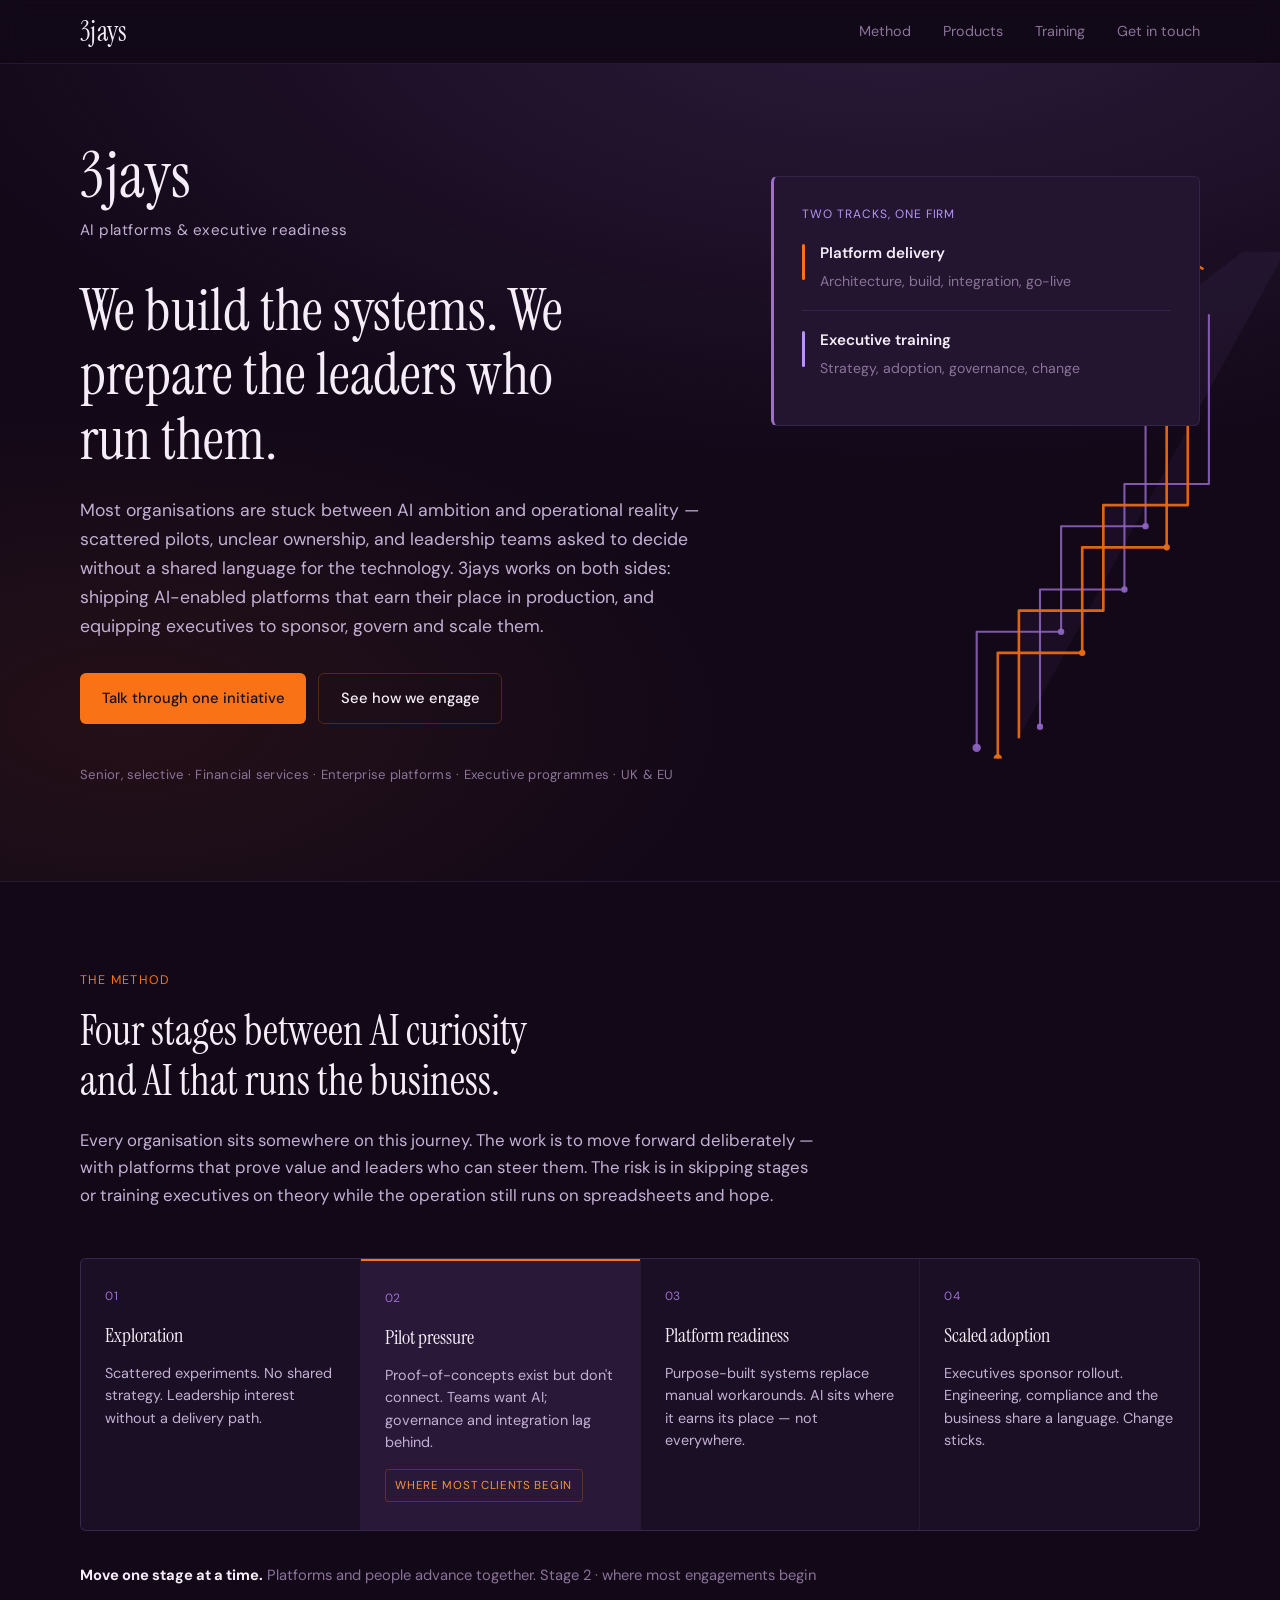
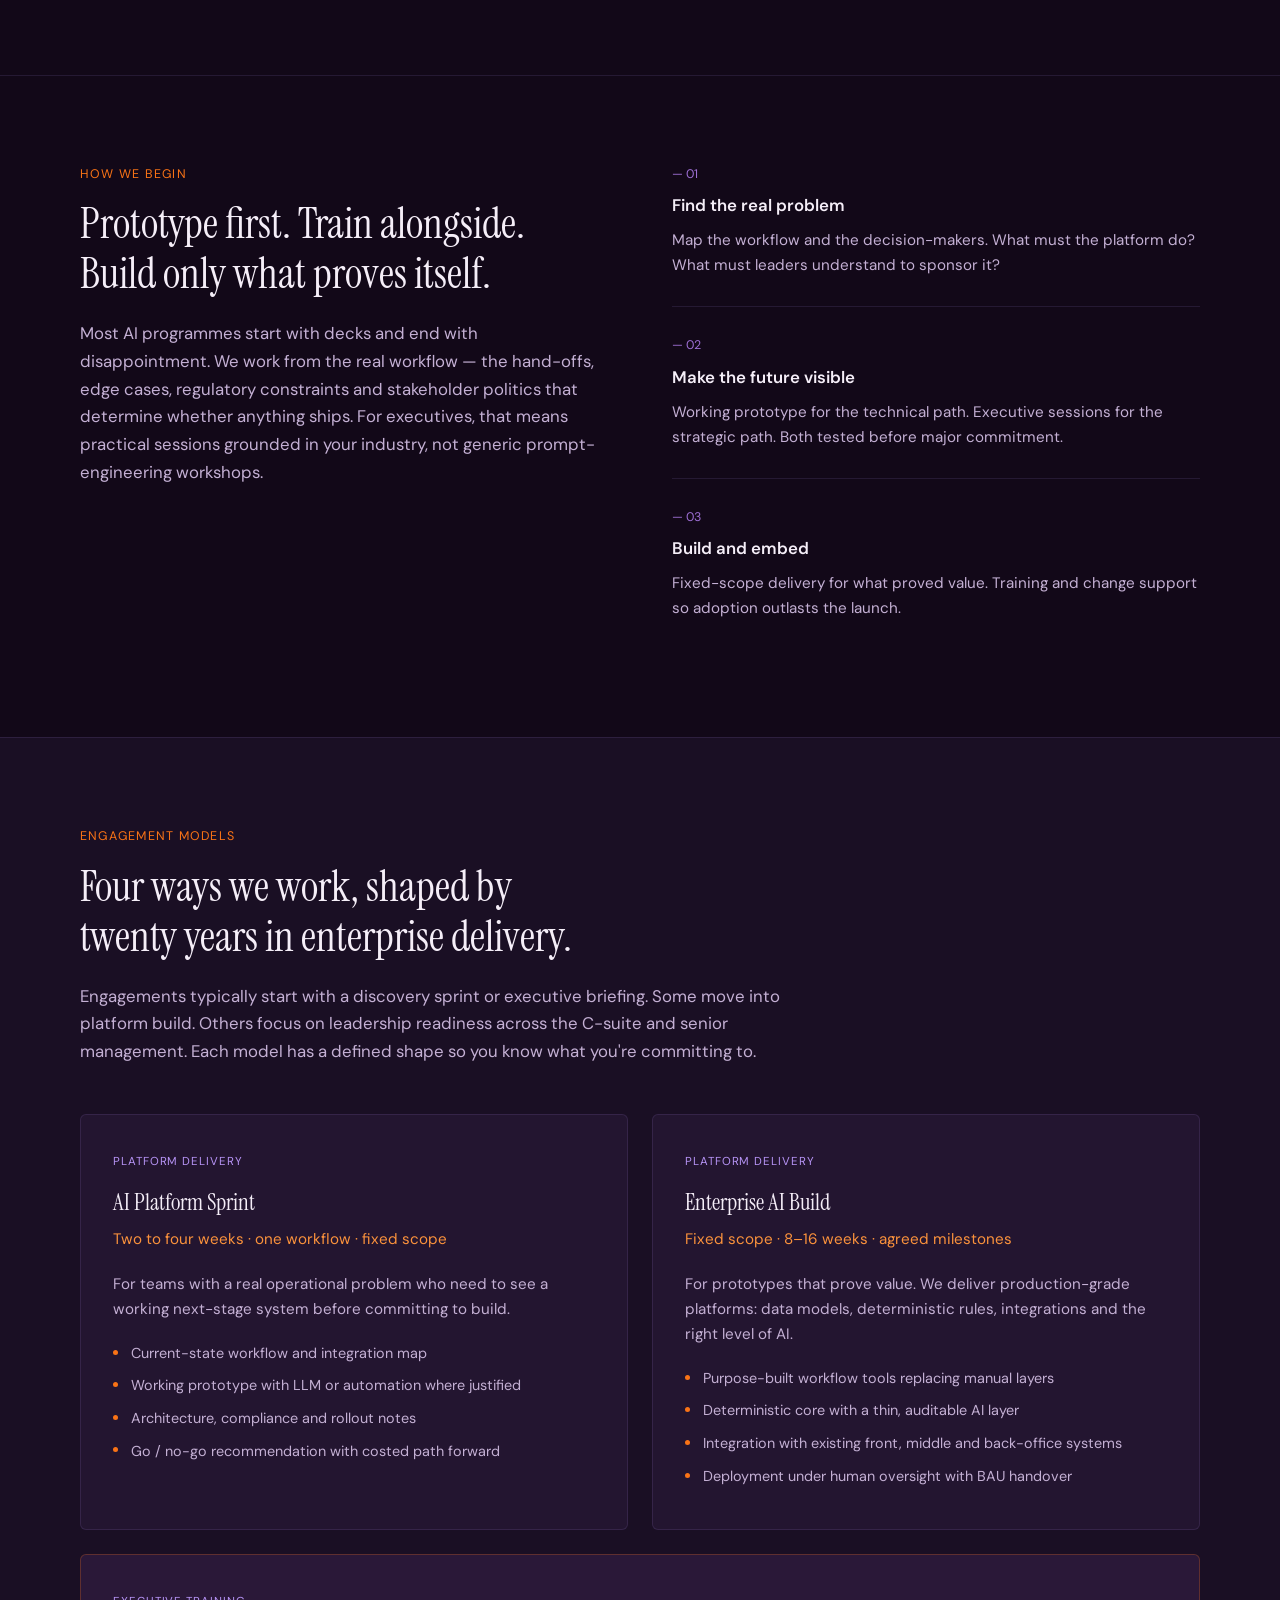
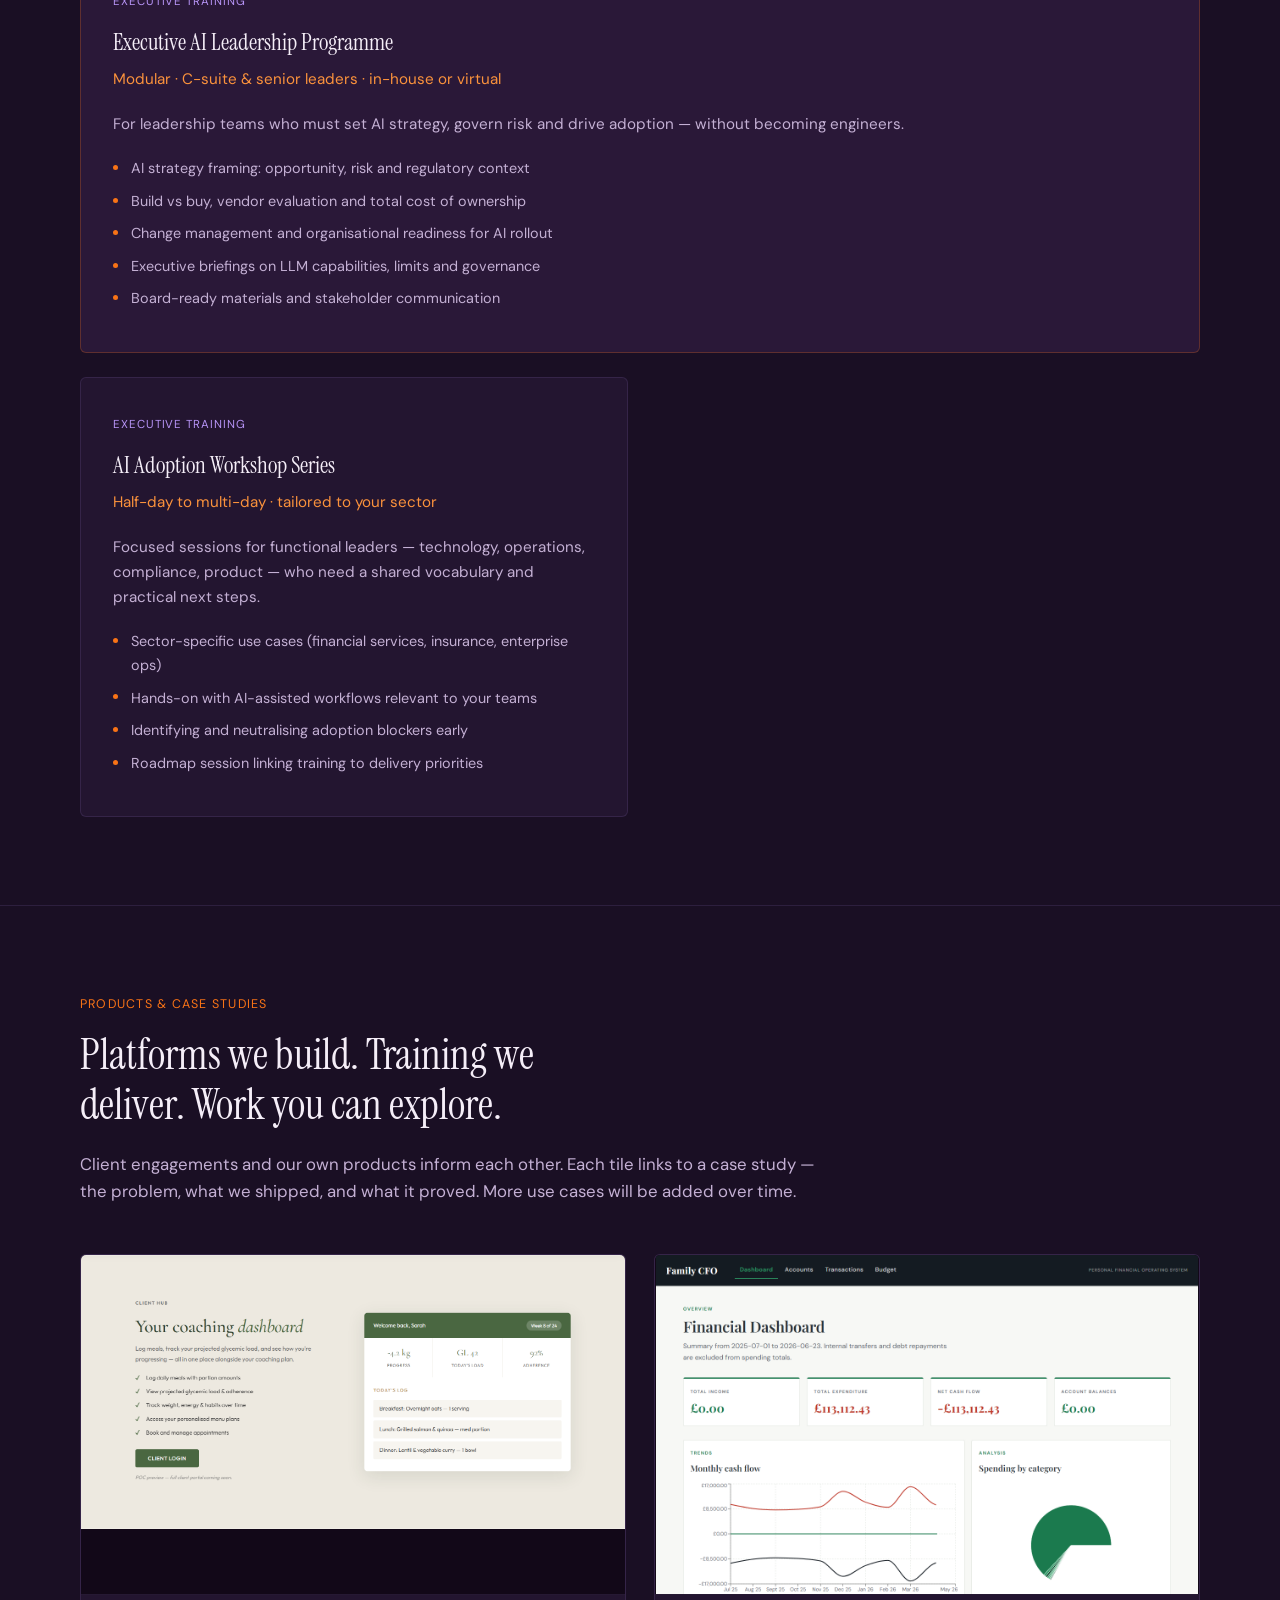
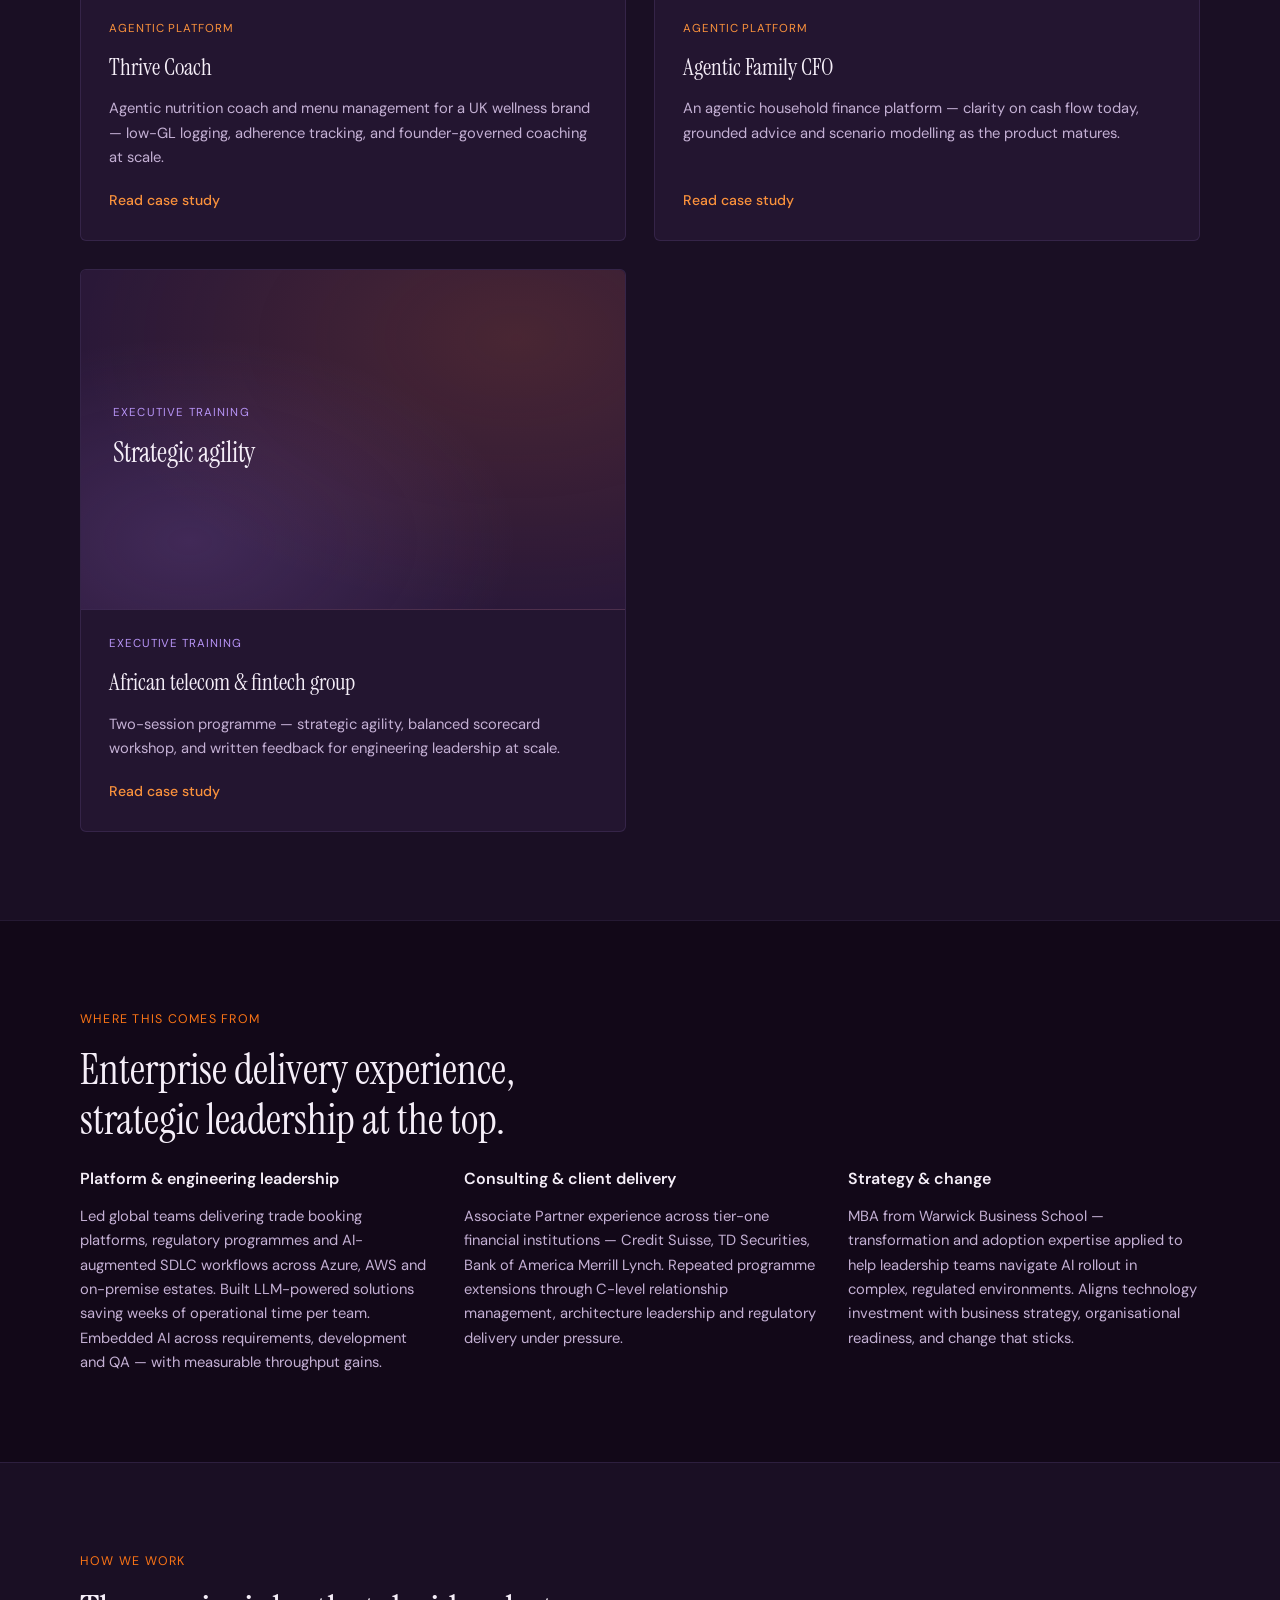
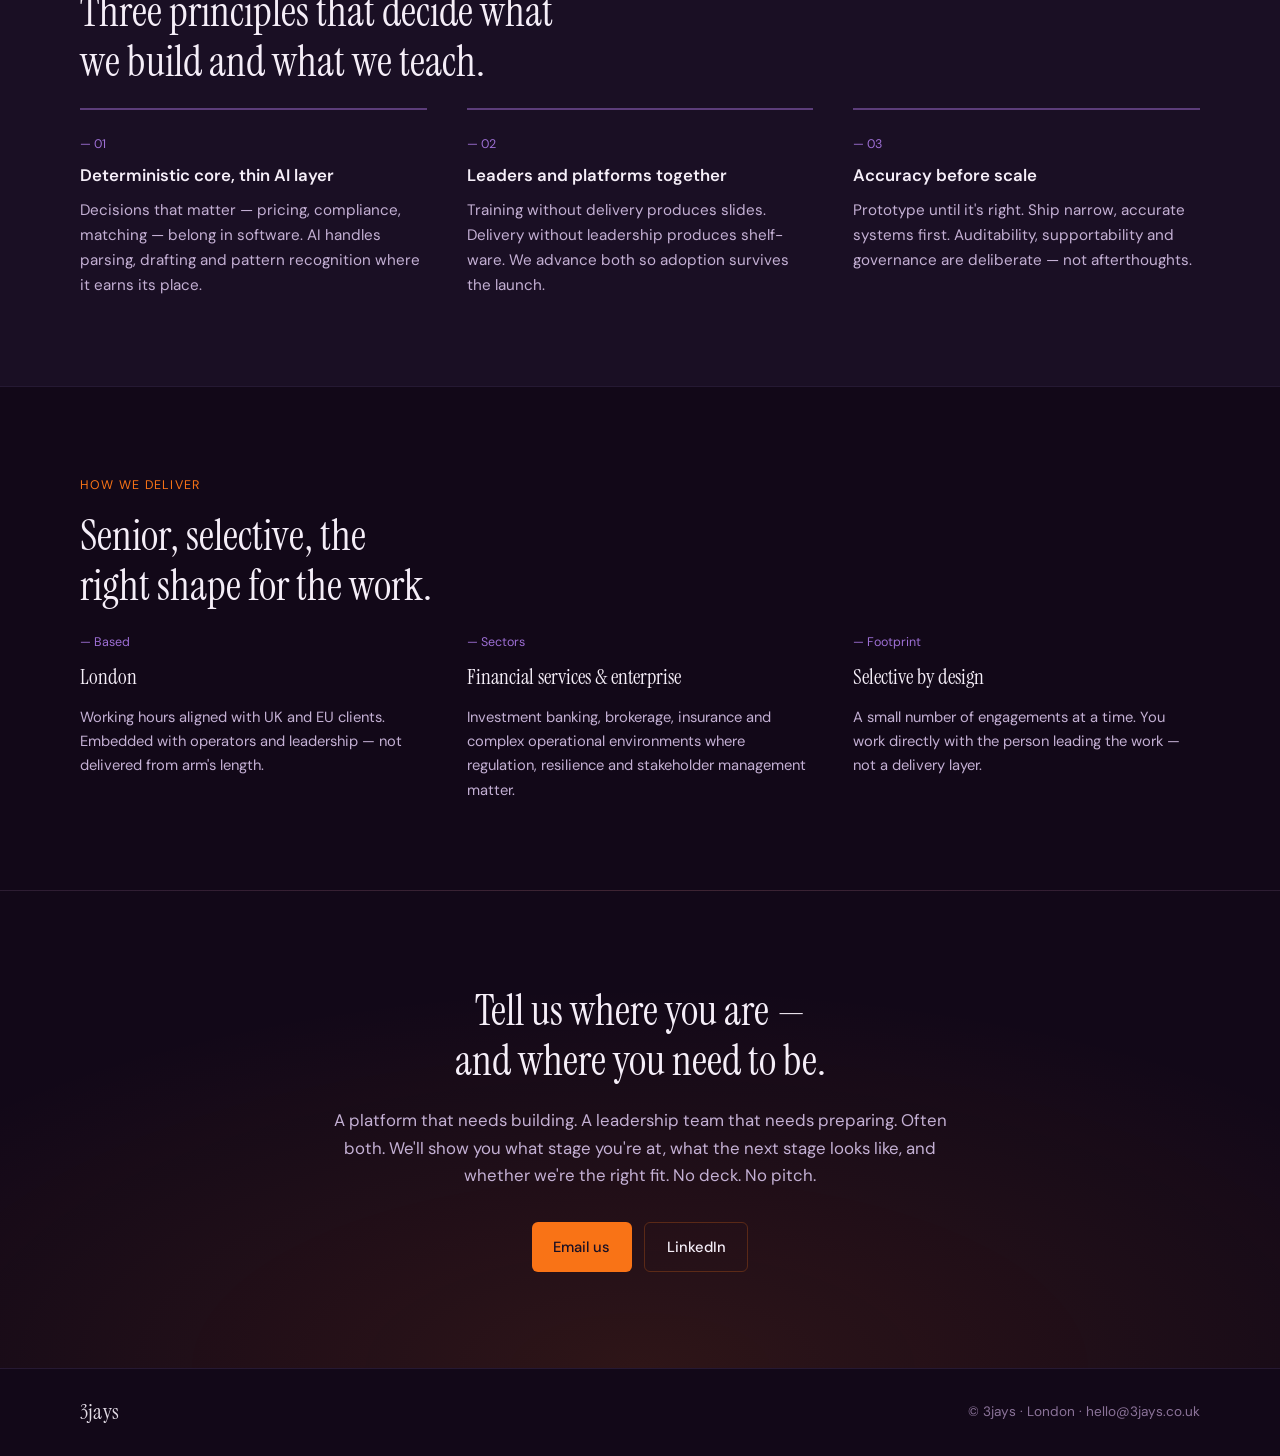
==== commit 46d56c73: "Add Thrive Coach agentic wellness case study with live site screenshots. Introduces a public case st" ====
--- a/index.html
+++ b/index.html
@@ -8,7 +8,7 @@
   <link rel="preconnect" href="https://fonts.googleapis.com">
   <link rel="preconnect" href="https://fonts.gstatic.com" crossorigin>
   <link href="https://fonts.googleapis.com/css2?family=Instrument+Serif:ital@0;1&family=DM+Sans:ital,opsz,wght@0,9..40,400;0,9..40,500;0,9..40,600;1,9..40,400&display=swap" rel="stylesheet">
-  <link rel="stylesheet" href="styles.css">
+  <link rel="stylesheet" href="assets/css/styles.css">
 </head>
 <body>
   <header class="site-header">
@@ -240,6 +240,18 @@
         </p>
 
         <div class="products-grid">
+          <a href="case-studies/thrive-coach.html" class="product-tile">
+            <div class="product-tile-media">
+              <img src="assets/products/thrive-client-hub.png" alt="Thrive Coach client hub dashboard preview" loading="lazy">
+            </div>
+            <div class="product-tile-body">
+              <span class="product-tile-type product-tile-type--platform">Agentic platform</span>
+              <h3>Thrive Coach</h3>
+              <p>Agentic nutrition coach and menu management for a UK wellness brand — low-GL logging, adherence tracking, and founder-governed coaching at scale.</p>
+              <span class="product-tile-cta">Read case study</span>
+            </div>
+          </a>
+
           <a href="case-studies/family-cfo.html" class="product-tile">
             <div class="product-tile-media">
               <img src="assets/products/family-cfo-dashboard.png" alt="Agentic Family CFO dashboard" loading="lazy">
@@ -376,6 +388,6 @@
       <p>&copy; 3jays · London · hello@3jays.co.uk</p>
     </div>
   </footer>
-  <script src="scroll-animations.js"></script>
+  <script src="assets/js/scroll-animations.js"></script>
 </body>
 </html>
--- a/assets/css/styles.css
+++ b/assets/css/styles.css
@@ -0,0 +1,1059 @@
+:root {
+  --bg-deep: #120818;
+  --bg-surface: #1a0f24;
+  --bg-elevated: #231530;
+  --bg-card: #2a1838;
+  --text-primary: #f5eef8;
+  --text-secondary: #c4b0d4;
+  --text-muted: #8b7399;
+  --purple: #9d6fd4;
+  --purple-bright: #b794f6;
+  --purple-dim: #5c3d7a;
+  --orange: #f97316;
+  --orange-soft: #fb923c;
+  --orange-dim: #c2410c;
+  --border: rgba(183, 148, 246, 0.12);
+  --border-strong: rgba(249, 115, 22, 0.25);
+  --font-serif: "Instrument Serif", Georgia, serif;
+  --font-sans: "DM Sans", system-ui, sans-serif;
+  --max-width: 1120px;
+  --radius: 6px;
+}
+
+*, *::before, *::after {
+  box-sizing: border-box;
+}
+
+html {
+  scroll-behavior: smooth;
+}
+
+body {
+  margin: 0;
+  font-family: var(--font-sans);
+  font-size: 1rem;
+  line-height: 1.65;
+  color: var(--text-secondary);
+  background: var(--bg-deep);
+  -webkit-font-smoothing: antialiased;
+}
+
+.container {
+  width: min(100% - 2.5rem, var(--max-width));
+  margin-inline: auto;
+}
+
+a {
+  color: inherit;
+  text-decoration: none;
+}
+
+/* Header */
+.site-header {
+  position: sticky;
+  top: 0;
+  z-index: 100;
+  background: rgba(18, 8, 24, 0.88);
+  backdrop-filter: blur(12px);
+  border-bottom: 1px solid var(--border);
+}
+
+.header-inner {
+  display: flex;
+  align-items: center;
+  justify-content: space-between;
+  padding: 1.1rem 0;
+}
+
+.logo {
+  display: inline-flex;
+  align-items: center;
+}
+
+.wordmark {
+  font-family: var(--font-serif);
+  font-size: 1.75rem;
+  font-weight: 400;
+  color: var(--text-primary);
+  letter-spacing: 0.01em;
+  line-height: 1;
+}
+
+.wordmark--footer {
+  font-size: 1.4rem;
+  opacity: 0.92;
+}
+
+.nav {
+  display: flex;
+  gap: 2rem;
+}
+
+.nav a {
+  font-size: 0.9rem;
+  color: var(--text-muted);
+  transition: color 0.2s;
+}
+
+.nav a:hover {
+  color: var(--orange-soft);
+}
+
+/* Hero */
+.hero {
+  position: relative;
+  overflow: hidden;
+  padding: 5rem 0 6rem;
+  background:
+    radial-gradient(ellipse 80% 60% at 70% -10%, rgba(157, 111, 212, 0.18), transparent),
+    radial-gradient(ellipse 50% 40% at 10% 80%, rgba(249, 115, 22, 0.08), transparent),
+    var(--bg-deep);
+}
+
+.hero-lines {
+  position: absolute;
+  right: -2%;
+  top: 50%;
+  transform: translateY(-48%);
+  width: min(42vw, 380px);
+  pointer-events: none;
+  z-index: 0;
+}
+
+.hero-lines-svg {
+  display: block;
+  width: 100%;
+  height: auto;
+  opacity: 0.92;
+}
+
+.hero-lines-fill {
+  fill: rgba(157, 111, 212, 0.07);
+  stroke: none;
+}
+
+.hero-line {
+  fill: none;
+  stroke-linecap: round;
+  stroke-linejoin: round;
+}
+
+.hero-line--purple {
+  stroke: var(--purple);
+  stroke-width: 2;
+  opacity: 0.85;
+}
+
+.hero-line--orange {
+  stroke: var(--orange);
+  stroke-width: 2.5;
+  opacity: 0.95;
+}
+
+.hero-line--arrow {
+  stroke-width: 2.5;
+}
+
+.hero-node--purple {
+  fill: var(--purple);
+  opacity: 0.9;
+}
+
+.hero-node--orange {
+  fill: var(--orange);
+}
+
+.hero-grid {
+  position: relative;
+  z-index: 1;
+  display: grid;
+  grid-template-columns: 1.2fr 0.8fr;
+  gap: 3rem;
+  align-items: start;
+}
+
+.hero-brand {
+  margin: 0 0 2.25rem;
+}
+
+.wordmark--hero {
+  display: block;
+  font-size: clamp(2.75rem, 6vw, 4rem);
+  margin-bottom: 0.6rem;
+}
+
+.hero-tagline {
+  font-size: 0.95rem;
+  letter-spacing: 0.03em;
+  color: var(--text-secondary);
+  margin: 0;
+}
+
+.eyebrow {
+  font-size: 0.85rem;
+  letter-spacing: 0.06em;
+  text-transform: uppercase;
+  color: var(--orange-soft);
+  margin: 0 0 1.25rem;
+}
+
+.hero h1 {
+  font-family: var(--font-serif);
+  font-size: clamp(2.4rem, 5vw, 3.6rem);
+  font-weight: 400;
+  line-height: 1.12;
+  color: var(--text-primary);
+  margin: 0 0 1.5rem;
+  max-width: 18ch;
+}
+
+.lead {
+  font-size: 1.1rem;
+  max-width: 52ch;
+  margin: 0 0 2rem;
+}
+
+.hero-actions {
+  display: flex;
+  flex-wrap: wrap;
+  gap: 0.75rem;
+  margin-bottom: 2.5rem;
+}
+
+.btn {
+  display: inline-flex;
+  align-items: center;
+  padding: 0.75rem 1.35rem;
+  font-size: 0.92rem;
+  font-weight: 500;
+  border-radius: var(--radius);
+  transition: background 0.2s, color 0.2s, border-color 0.2s;
+}
+
+.btn-primary {
+  background: var(--orange);
+  color: #1a0f24;
+}
+
+.btn-primary:hover {
+  background: var(--orange-soft);
+}
+
+.btn-ghost {
+  border: 1px solid var(--border-strong);
+  color: var(--text-primary);
+}
+
+.btn-ghost:hover {
+  border-color: var(--orange);
+  color: var(--orange-soft);
+}
+
+.hero-meta {
+  font-size: 0.82rem;
+  color: var(--text-muted);
+  letter-spacing: 0.02em;
+  margin: 0;
+}
+
+.hero-card {
+  background: var(--bg-elevated);
+  border: 1px solid var(--border);
+  border-left: 3px solid var(--purple);
+  border-radius: var(--radius);
+  padding: 1.75rem;
+  margin-top: 2rem;
+}
+
+.hero-card-label {
+  display: block;
+  font-size: 0.75rem;
+  text-transform: uppercase;
+  letter-spacing: 0.08em;
+  color: var(--purple-bright);
+  margin-bottom: 1rem;
+}
+
+.hero-tracks {
+  margin: 0;
+  padding: 0;
+  list-style: none;
+}
+
+.hero-track {
+  display: flex;
+  gap: 0.9rem;
+  align-items: flex-start;
+  padding: 1.1rem 0;
+  border-top: 1px solid var(--border);
+}
+
+.hero-track:first-child {
+  border-top: none;
+  padding-top: 0;
+}
+
+.hero-track-marker {
+  flex-shrink: 0;
+  width: 3px;
+  height: 2.25rem;
+  margin-top: 0.2rem;
+  border-radius: 2px;
+  background: var(--orange);
+}
+
+.hero-track-marker--purple {
+  background: var(--purple-bright);
+}
+
+.hero-track-title {
+  display: block;
+  color: var(--text-primary);
+  font-weight: 600;
+  font-size: 0.95rem;
+  margin-bottom: 0.3rem;
+}
+
+.hero-track-desc {
+  display: block;
+  font-size: 0.88rem;
+  color: var(--text-muted);
+  line-height: 1.5;
+}
+
+/* Sections */
+.section {
+  padding: 5.5rem 0;
+  border-top: 1px solid var(--border);
+}
+
+.section-label {
+  font-size: 0.78rem;
+  text-transform: uppercase;
+  letter-spacing: 0.1em;
+  color: var(--orange);
+  margin: 0 0 1rem;
+}
+
+.section h2 {
+  font-family: var(--font-serif);
+  font-size: clamp(1.85rem, 3.5vw, 2.6rem);
+  font-weight: 400;
+  line-height: 1.2;
+  color: var(--text-primary);
+  margin: 0 0 1.25rem;
+  max-width: 28ch;
+  text-wrap: balance;
+}
+
+.heading-wide {
+  max-width: 36ch;
+}
+
+.section-intro {
+  max-width: 62ch;
+  margin: 0 0 3rem;
+  font-size: 1.05rem;
+}
+
+/* Stages */
+.stages {
+  display: grid;
+  grid-template-columns: repeat(4, 1fr);
+  gap: 1px;
+  background: var(--border);
+  border: 1px solid var(--border);
+  border-radius: var(--radius);
+  overflow: hidden;
+  margin-bottom: 2rem;
+}
+
+.stage {
+  background: var(--bg-surface);
+  padding: 1.75rem 1.5rem;
+  position: relative;
+}
+
+.stage-highlight {
+  background: var(--bg-card);
+  border-top: 2px solid var(--orange);
+}
+
+.stage-num {
+  display: block;
+  font-size: 0.75rem;
+  color: var(--purple);
+  letter-spacing: 0.06em;
+  margin-bottom: 0.75rem;
+}
+
+.stage h3 {
+  font-family: var(--font-serif);
+  font-size: 1.25rem;
+  font-weight: 400;
+  color: var(--text-primary);
+  margin: 0 0 0.65rem;
+}
+
+.stage p {
+  font-size: 0.9rem;
+  margin: 0;
+  line-height: 1.55;
+}
+
+.stage-badge {
+  display: inline-block;
+  margin-top: 1rem;
+  font-size: 0.72rem;
+  text-transform: uppercase;
+  letter-spacing: 0.06em;
+  color: var(--orange-soft);
+  border: 1px solid var(--border-strong);
+  padding: 0.35rem 0.6rem;
+  border-radius: 3px;
+}
+
+.method-footer {
+  font-size: 0.92rem;
+  color: var(--text-muted);
+  margin: 0;
+}
+
+.method-footer strong {
+  color: var(--text-primary);
+}
+
+/* Split / steps */
+.split {
+  display: grid;
+  grid-template-columns: 1fr 1fr;
+  gap: 4rem;
+  align-items: start;
+}
+
+.steps {
+  list-style: none;
+  margin: 0;
+  padding: 0;
+}
+
+.steps li {
+  padding: 1.75rem 0;
+  border-top: 1px solid var(--border);
+}
+
+.steps li:first-child {
+  border-top: none;
+  padding-top: 0;
+}
+
+.step-marker {
+  display: block;
+  font-size: 0.78rem;
+  color: var(--purple);
+  margin-bottom: 0.5rem;
+}
+
+.steps h4,
+.principle h4 {
+  font-size: 1.05rem;
+  font-weight: 600;
+  color: var(--text-primary);
+  margin: 0 0 0.5rem;
+}
+
+.steps p,
+.principle p {
+  margin: 0;
+  font-size: 0.95rem;
+}
+
+/* Offerings */
+.section-offerings {
+  background: var(--bg-surface);
+}
+
+.offerings-grid {
+  display: grid;
+  grid-template-columns: repeat(2, 1fr);
+  gap: 1.5rem;
+}
+
+.offering {
+  background: var(--bg-elevated);
+  border: 1px solid var(--border);
+  border-radius: var(--radius);
+  padding: 2rem;
+}
+
+.offering-featured {
+  border-color: var(--border-strong);
+  background: var(--bg-card);
+  grid-column: span 2;
+}
+
+.offering-tag {
+  display: inline-block;
+  font-size: 0.72rem;
+  text-transform: uppercase;
+  letter-spacing: 0.08em;
+  color: var(--purple-bright);
+  margin-bottom: 0.75rem;
+}
+
+.offering h3 {
+  font-family: var(--font-serif);
+  font-size: 1.45rem;
+  font-weight: 400;
+  color: var(--text-primary);
+  margin: 0 0 0.35rem;
+}
+
+.offering-meta {
+  font-size: 0.85rem;
+  color: var(--orange-soft);
+  margin: 0 0 1rem;
+}
+
+.offering > p {
+  font-size: 0.95rem;
+  margin: 0 0 1.25rem;
+}
+
+.offering ul {
+  margin: 0;
+  padding: 0;
+  list-style: none;
+}
+
+.offering li {
+  position: relative;
+  padding-left: 1.1rem;
+  font-size: 0.9rem;
+  margin-bottom: 0.55rem;
+}
+
+.offering li::before {
+  content: "";
+  position: absolute;
+  left: 0;
+  top: 0.55em;
+  width: 5px;
+  height: 5px;
+  background: var(--orange);
+  border-radius: 50%;
+}
+
+/* Products */
+.section-products {
+  background: var(--bg-surface);
+}
+
+.products-grid {
+  display: grid;
+  grid-template-columns: repeat(2, 1fr);
+  gap: 1.75rem;
+}
+
+.product-tile {
+  display: flex;
+  flex-direction: column;
+  background: var(--bg-elevated);
+  border: 1px solid var(--border);
+  border-radius: var(--radius);
+  overflow: hidden;
+  transition: border-color 0.2s, transform 0.2s;
+}
+
+.product-tile:hover {
+  border-color: var(--border-strong);
+  transform: translateY(-3px);
+}
+
+.product-tile-media {
+  aspect-ratio: 16 / 10;
+  background: var(--bg-deep);
+  overflow: hidden;
+  border-bottom: 1px solid var(--border);
+}
+
+.product-tile-media img {
+  display: block;
+  width: 100%;
+  height: 100%;
+  object-fit: contain;
+  object-position: top center;
+}
+
+.product-tile-media--training {
+  background:
+    radial-gradient(ellipse 80% 80% at 80% 20%, rgba(249, 115, 22, 0.15), transparent),
+    radial-gradient(ellipse 60% 60% at 20% 80%, rgba(157, 111, 212, 0.2), transparent),
+    var(--bg-card);
+}
+
+.product-tile-placeholder {
+  display: flex;
+  flex-direction: column;
+  justify-content: center;
+  align-items: flex-start;
+  height: 100%;
+  padding: 2rem;
+}
+
+.product-tile-placeholder-label {
+  font-size: 0.72rem;
+  text-transform: uppercase;
+  letter-spacing: 0.1em;
+  color: var(--purple-bright);
+  margin-bottom: 0.5rem;
+}
+
+.product-tile-placeholder-title {
+  font-family: var(--font-serif);
+  font-size: 1.75rem;
+  color: var(--text-primary);
+}
+
+.product-tile-body {
+  padding: 1.5rem 1.75rem 1.75rem;
+  flex: 1;
+  display: flex;
+  flex-direction: column;
+}
+
+.product-tile-type {
+  display: inline-block;
+  font-size: 0.72rem;
+  text-transform: uppercase;
+  letter-spacing: 0.08em;
+  margin-bottom: 0.6rem;
+}
+
+.product-tile-type--platform {
+  color: var(--orange-soft);
+}
+
+.product-tile-type--training {
+  color: var(--purple-bright);
+}
+
+.product-tile h3 {
+  font-family: var(--font-serif);
+  font-size: 1.45rem;
+  font-weight: 400;
+  color: var(--text-primary);
+  margin: 0 0 0.65rem;
+}
+
+.product-tile p {
+  font-size: 0.92rem;
+  margin: 0 0 1.25rem;
+  flex: 1;
+}
+
+.product-tile-cta {
+  font-size: 0.88rem;
+  font-weight: 500;
+  color: var(--orange-soft);
+}
+
+.product-tile:hover .product-tile-cta {
+  color: var(--orange);
+}
+
+/* Case study pages */
+.case-study-hero {
+  padding: 4rem 0 3rem;
+  border-bottom: 1px solid var(--border);
+}
+
+.case-study-back {
+  display: inline-block;
+  font-size: 0.88rem;
+  color: var(--text-muted);
+  margin-bottom: 1.5rem;
+  transition: color 0.2s;
+}
+
+.case-study-back:hover {
+  color: var(--orange-soft);
+}
+
+.case-study-type {
+  display: inline-block;
+  font-size: 0.72rem;
+  text-transform: uppercase;
+  letter-spacing: 0.1em;
+  color: var(--orange-soft);
+  margin-bottom: 0.75rem;
+}
+
+.case-study-type--training {
+  color: var(--purple-bright);
+}
+
+.case-study-hero h1 {
+  font-family: var(--font-serif);
+  font-size: clamp(2.2rem, 4.5vw, 3.2rem);
+  font-weight: 400;
+  color: var(--text-primary);
+  margin: 0 0 1rem;
+  max-width: 22ch;
+}
+
+.case-study-lead {
+  font-size: 1.1rem;
+  max-width: 58ch;
+  margin: 0;
+}
+
+.case-study-meta {
+  display: flex;
+  flex-wrap: wrap;
+  gap: 1.5rem;
+  margin-top: 2rem;
+  padding-top: 1.5rem;
+  border-top: 1px solid var(--border);
+}
+
+.case-study-meta dt {
+  font-size: 0.72rem;
+  text-transform: uppercase;
+  letter-spacing: 0.08em;
+  color: var(--text-muted);
+  margin-bottom: 0.25rem;
+}
+
+.case-study-meta dd {
+  margin: 0;
+  font-size: 0.92rem;
+  color: var(--text-primary);
+}
+
+.case-study-content {
+  padding: 4rem 0 5rem;
+}
+
+.case-study-content h2 {
+  font-family: var(--font-serif);
+  font-size: 1.65rem;
+  font-weight: 400;
+  color: var(--text-primary);
+  margin: 2.5rem 0 1rem;
+  max-width: none;
+}
+
+.case-study-content h2:first-child {
+  margin-top: 0;
+}
+
+.case-study-content p {
+  max-width: 62ch;
+  margin: 0 0 1rem;
+}
+
+.case-study-content ul {
+  margin: 0 0 1.5rem;
+  padding: 0;
+  list-style: none;
+  max-width: 62ch;
+}
+
+.case-study-content li {
+  position: relative;
+  padding-left: 1.1rem;
+  margin-bottom: 0.5rem;
+  font-size: 0.95rem;
+}
+
+.case-study-content li::before {
+  content: "";
+  position: absolute;
+  left: 0;
+  top: 0.55em;
+  width: 5px;
+  height: 5px;
+  background: var(--purple);
+  border-radius: 50%;
+}
+
+.case-study-gallery {
+  display: grid;
+  grid-template-columns: repeat(2, 1fr);
+  gap: 1.25rem;
+  margin: 2rem 0;
+  max-width: 100%;
+}
+
+.case-study-gallery figure {
+  margin: 0;
+  background: var(--bg-elevated);
+  border: 1px solid var(--border);
+  border-radius: var(--radius);
+  overflow: hidden;
+}
+
+.case-study-gallery img {
+  display: block;
+  width: 100%;
+  height: auto;
+  vertical-align: middle;
+}
+
+.case-study-gallery figcaption {
+  font-size: 0.82rem;
+  color: var(--text-muted);
+  padding: 0.75rem 1rem 1rem;
+  margin: 0;
+}
+
+.case-study-outcomes {
+  display: grid;
+  grid-template-columns: repeat(3, 1fr);
+  gap: 1.25rem;
+  margin: 2rem 0;
+}
+
+.case-study-outcome {
+  background: var(--bg-elevated);
+  border: 1px solid var(--border);
+  border-radius: var(--radius);
+  padding: 1.25rem;
+}
+
+.case-study-outcome strong {
+  display: block;
+  color: var(--text-primary);
+  font-size: 0.95rem;
+  margin-bottom: 0.35rem;
+}
+
+.case-study-outcome span {
+  font-size: 0.88rem;
+  color: var(--text-muted);
+}
+
+/* Expertise */
+.expertise-grid {
+  display: grid;
+  grid-template-columns: repeat(3, 1fr);
+  gap: 2rem;
+}
+
+.expertise-block h4 {
+  font-size: 1rem;
+  font-weight: 600;
+  color: var(--text-primary);
+  margin: 0 0 0.75rem;
+}
+
+.expertise-block p {
+  font-size: 0.92rem;
+  margin: 0;
+}
+
+/* Principles */
+.section-principles {
+  background: var(--bg-surface);
+}
+
+.principles {
+  display: grid;
+  grid-template-columns: repeat(3, 1fr);
+  gap: 2.5rem;
+}
+
+.principle {
+  padding-top: 1.5rem;
+  border-top: 2px solid var(--purple-dim);
+}
+
+/* Deliver */
+.deliver-grid {
+  display: grid;
+  grid-template-columns: repeat(3, 1fr);
+  gap: 2.5rem;
+}
+
+.deliver-label {
+  display: block;
+  font-size: 0.78rem;
+  color: var(--purple);
+  margin-bottom: 0.5rem;
+}
+
+.deliver-grid h4 {
+  font-family: var(--font-serif);
+  font-size: 1.3rem;
+  font-weight: 400;
+  color: var(--text-primary);
+  margin: 0 0 0.65rem;
+}
+
+.deliver-grid p {
+  font-size: 0.92rem;
+  margin: 0;
+}
+
+/* CTA */
+.section-cta {
+  background:
+    radial-gradient(ellipse 70% 80% at 50% 100%, rgba(249, 115, 22, 0.12), transparent),
+    var(--bg-deep);
+  padding: 6rem 0;
+}
+
+.cta-inner {
+  text-align: center;
+  max-width: 640px;
+}
+
+.cta-inner h2 {
+  max-width: none;
+  margin-inline: auto;
+}
+
+.cta-inner p {
+  font-size: 1.05rem;
+  margin: 0 0 2rem;
+}
+
+.cta-actions {
+  display: flex;
+  justify-content: center;
+  gap: 0.75rem;
+  flex-wrap: wrap;
+}
+
+/* Footer */
+.site-footer {
+  border-top: 1px solid var(--border);
+  padding: 2rem 0;
+}
+
+.footer-inner {
+  display: flex;
+  align-items: center;
+  justify-content: space-between;
+  flex-wrap: wrap;
+  gap: 1rem;
+}
+
+.footer-inner p {
+  margin: 0;
+  font-size: 0.85rem;
+  color: var(--text-muted);
+}
+
+/* Scroll reveal bounce */
+@media (prefers-reduced-motion: no-preference) {
+  .scroll-reveal {
+    opacity: 0;
+    transform: translateY(28px);
+  }
+
+  .scroll-reveal.is-visible {
+    animation: section-bounce-in 1.5s cubic-bezier(0.22, 0.85, 0.35, 1) forwards;
+  }
+
+  @keyframes section-bounce-in {
+    0% {
+      opacity: 0;
+      transform: translateY(28px);
+    }
+    40% {
+      opacity: 1;
+      transform: translateY(-5px);
+    }
+    65% {
+      transform: translateY(2px);
+    }
+    82% {
+      transform: translateY(-1px);
+    }
+    100% {
+      opacity: 1;
+      transform: translateY(0);
+    }
+  }
+}
+
+@media (prefers-reduced-motion: reduce) {
+  .scroll-reveal {
+    opacity: 1;
+    transform: none;
+  }
+}
+
+/* Responsive */
+@media (max-width: 960px) {
+  .hero-grid,
+  .split,
+  .stages,
+  .offerings-grid,
+  .products-grid,
+  .case-study-gallery,
+  .case-study-outcomes,
+  .offering-featured,
+  .expertise-grid,
+  .principles,
+  .deliver-grid {
+    grid-template-columns: 1fr;
+  }
+
+  .offering-featured {
+    display: block;
+  }
+
+  .offering-featured ul {
+    grid-column: auto;
+    grid-row: auto;
+    margin-top: 1.25rem;
+  }
+
+  .nav {
+    gap: 1.25rem;
+  }
+
+  .hero h1 {
+    max-width: none;
+  }
+
+  .hero-aside {
+    order: -1;
+  }
+
+  .hero-lines {
+    width: min(50vw, 300px);
+    right: -6%;
+    top: 0;
+    transform: none;
+    opacity: 0.55;
+  }
+
+  .hero-card {
+    margin-top: 0;
+    margin-bottom: 1rem;
+  }
+}
+
+@media (max-width: 600px) {
+  .nav a:not(:last-child) {
+    display: none;
+  }
+
+  .hero {
+    padding-top: 3rem;
+  }
+
+  .hero-lines {
+    width: 180px;
+    right: -10%;
+    opacity: 0.3;
+  }
+
+  .section {
+    padding: 4rem 0;
+  }
+}
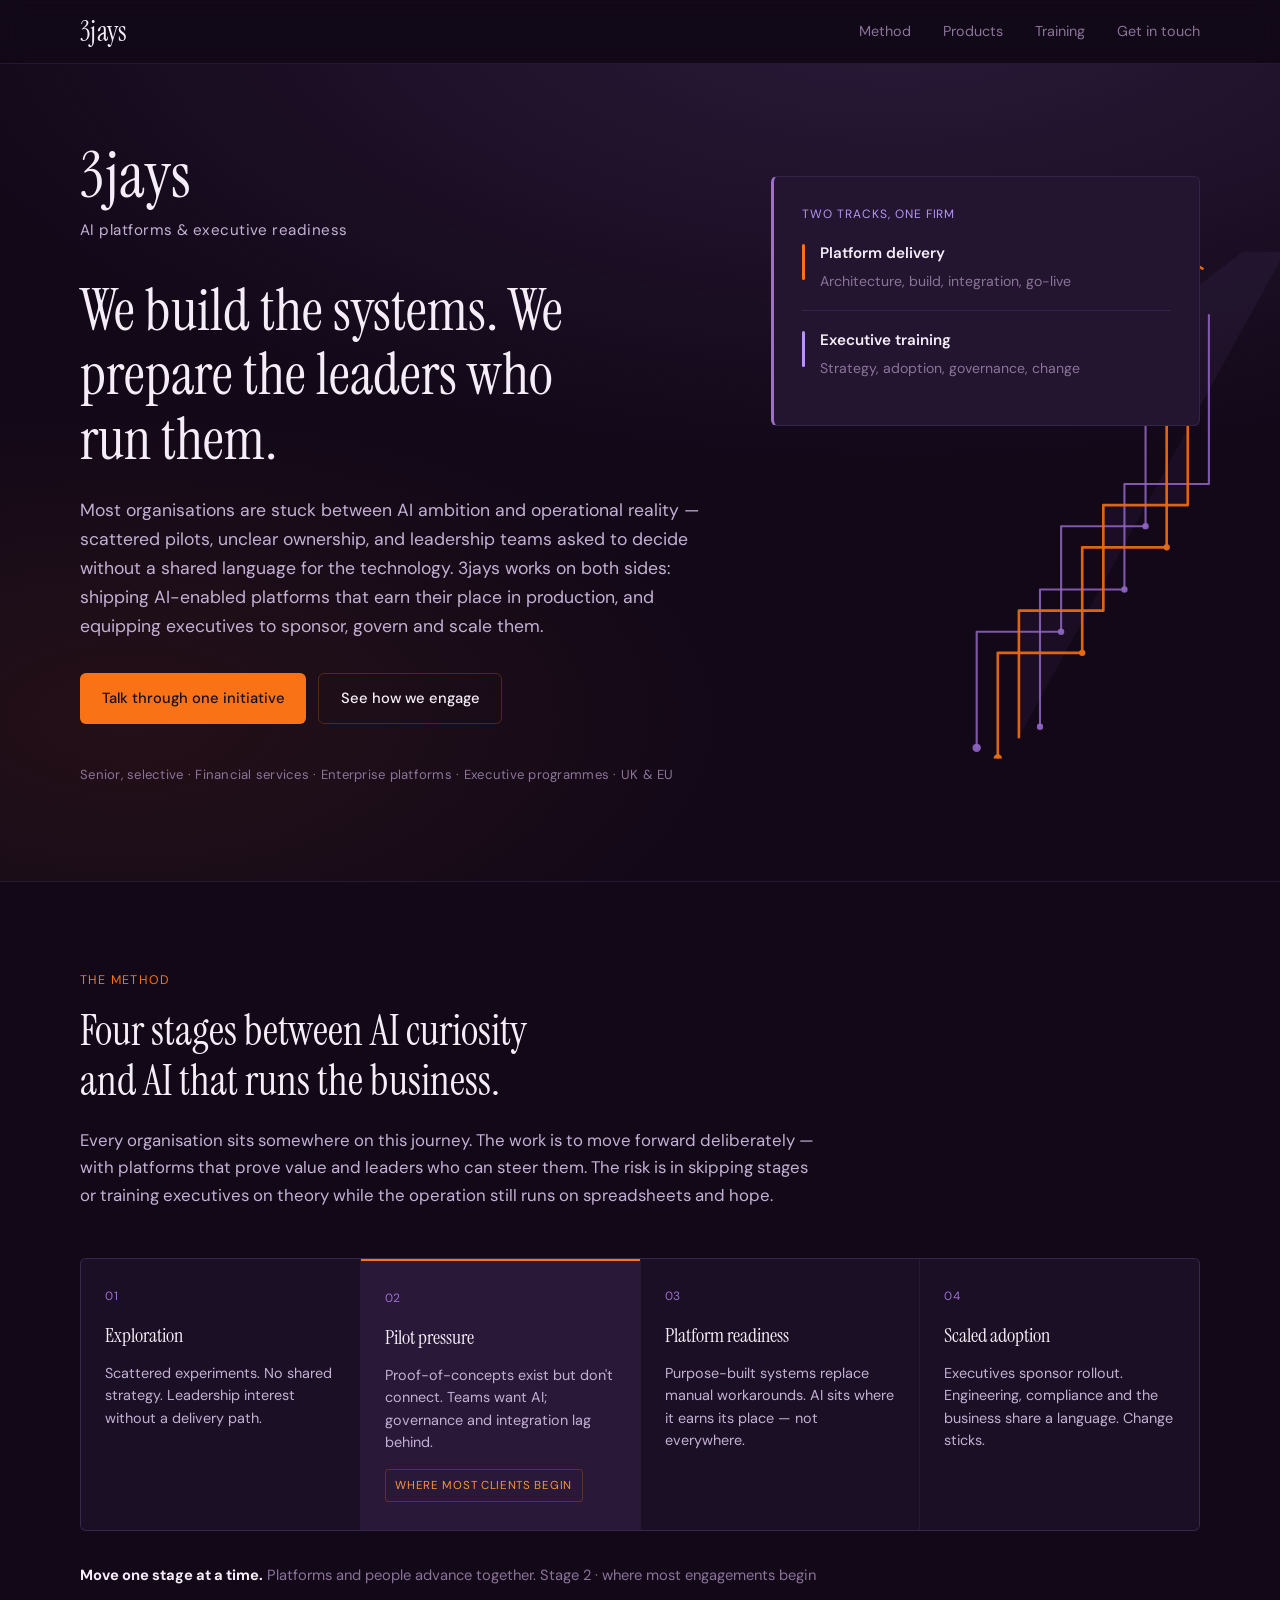
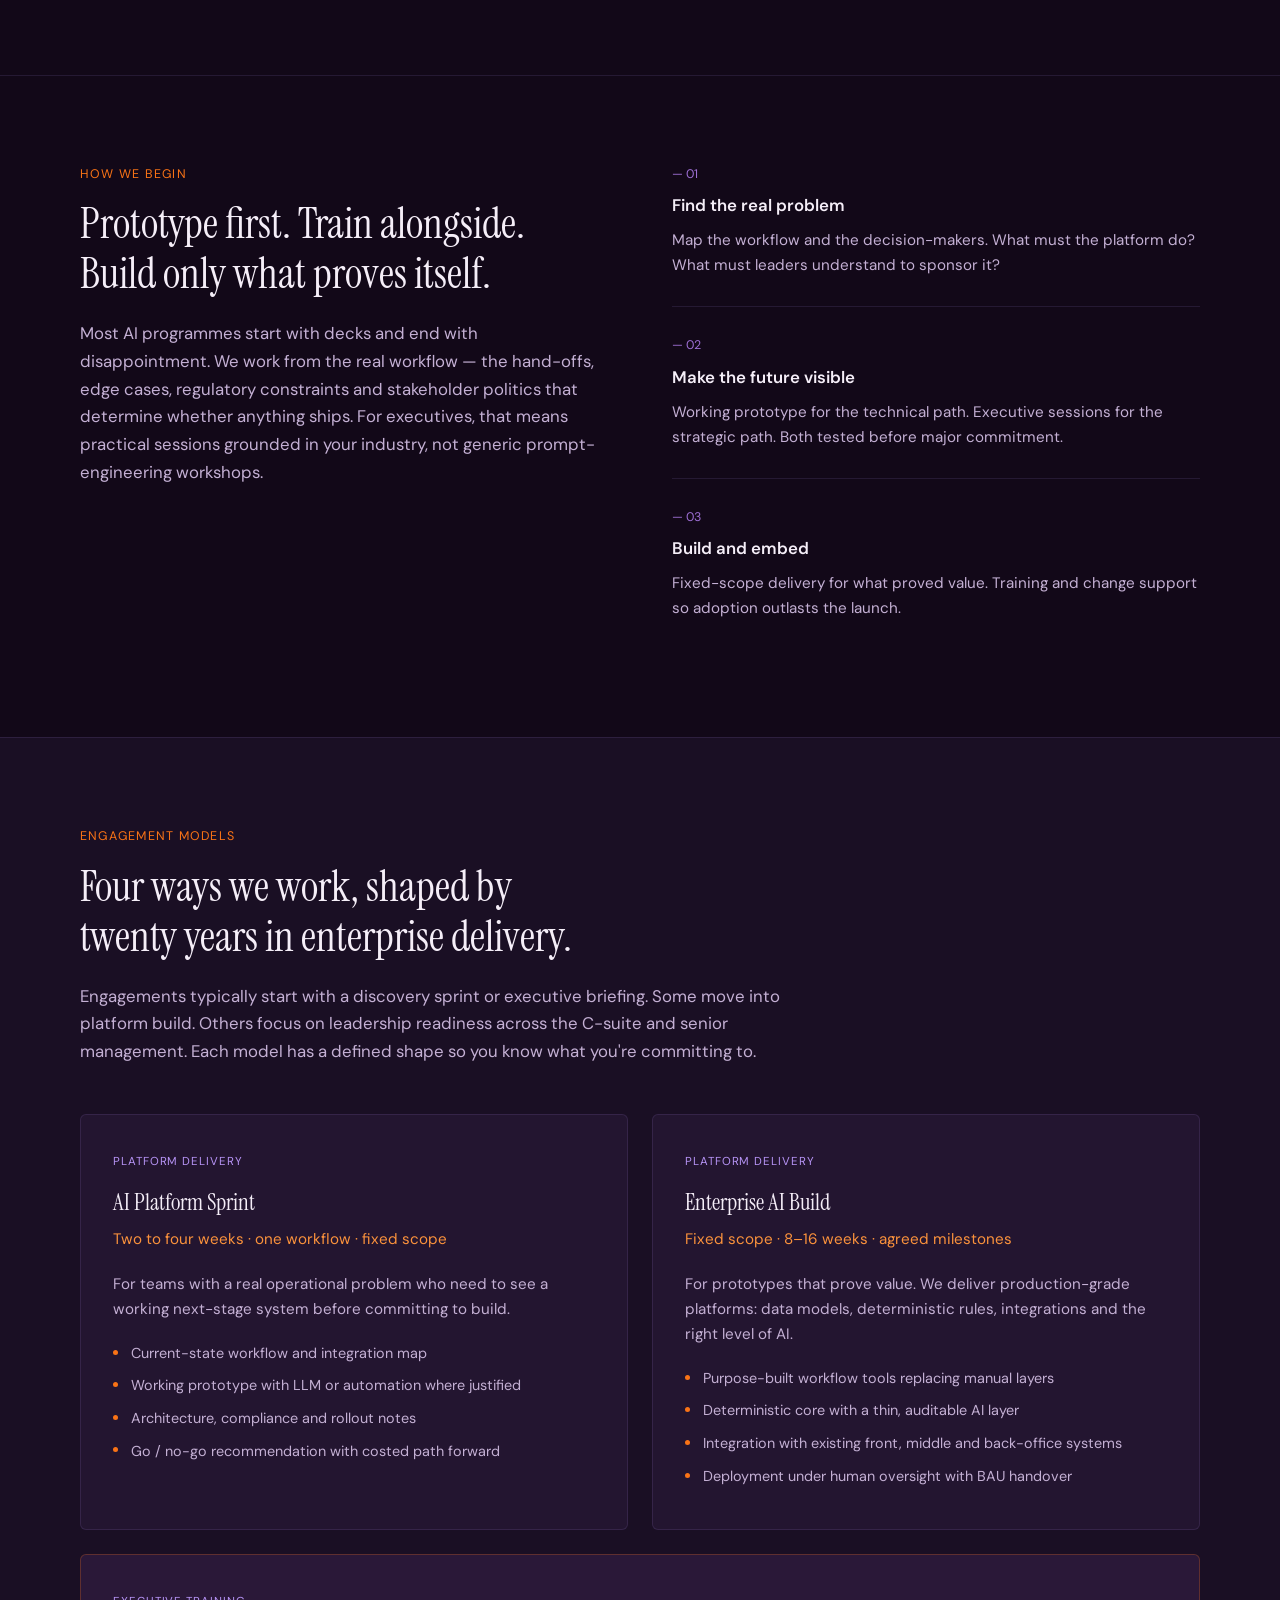
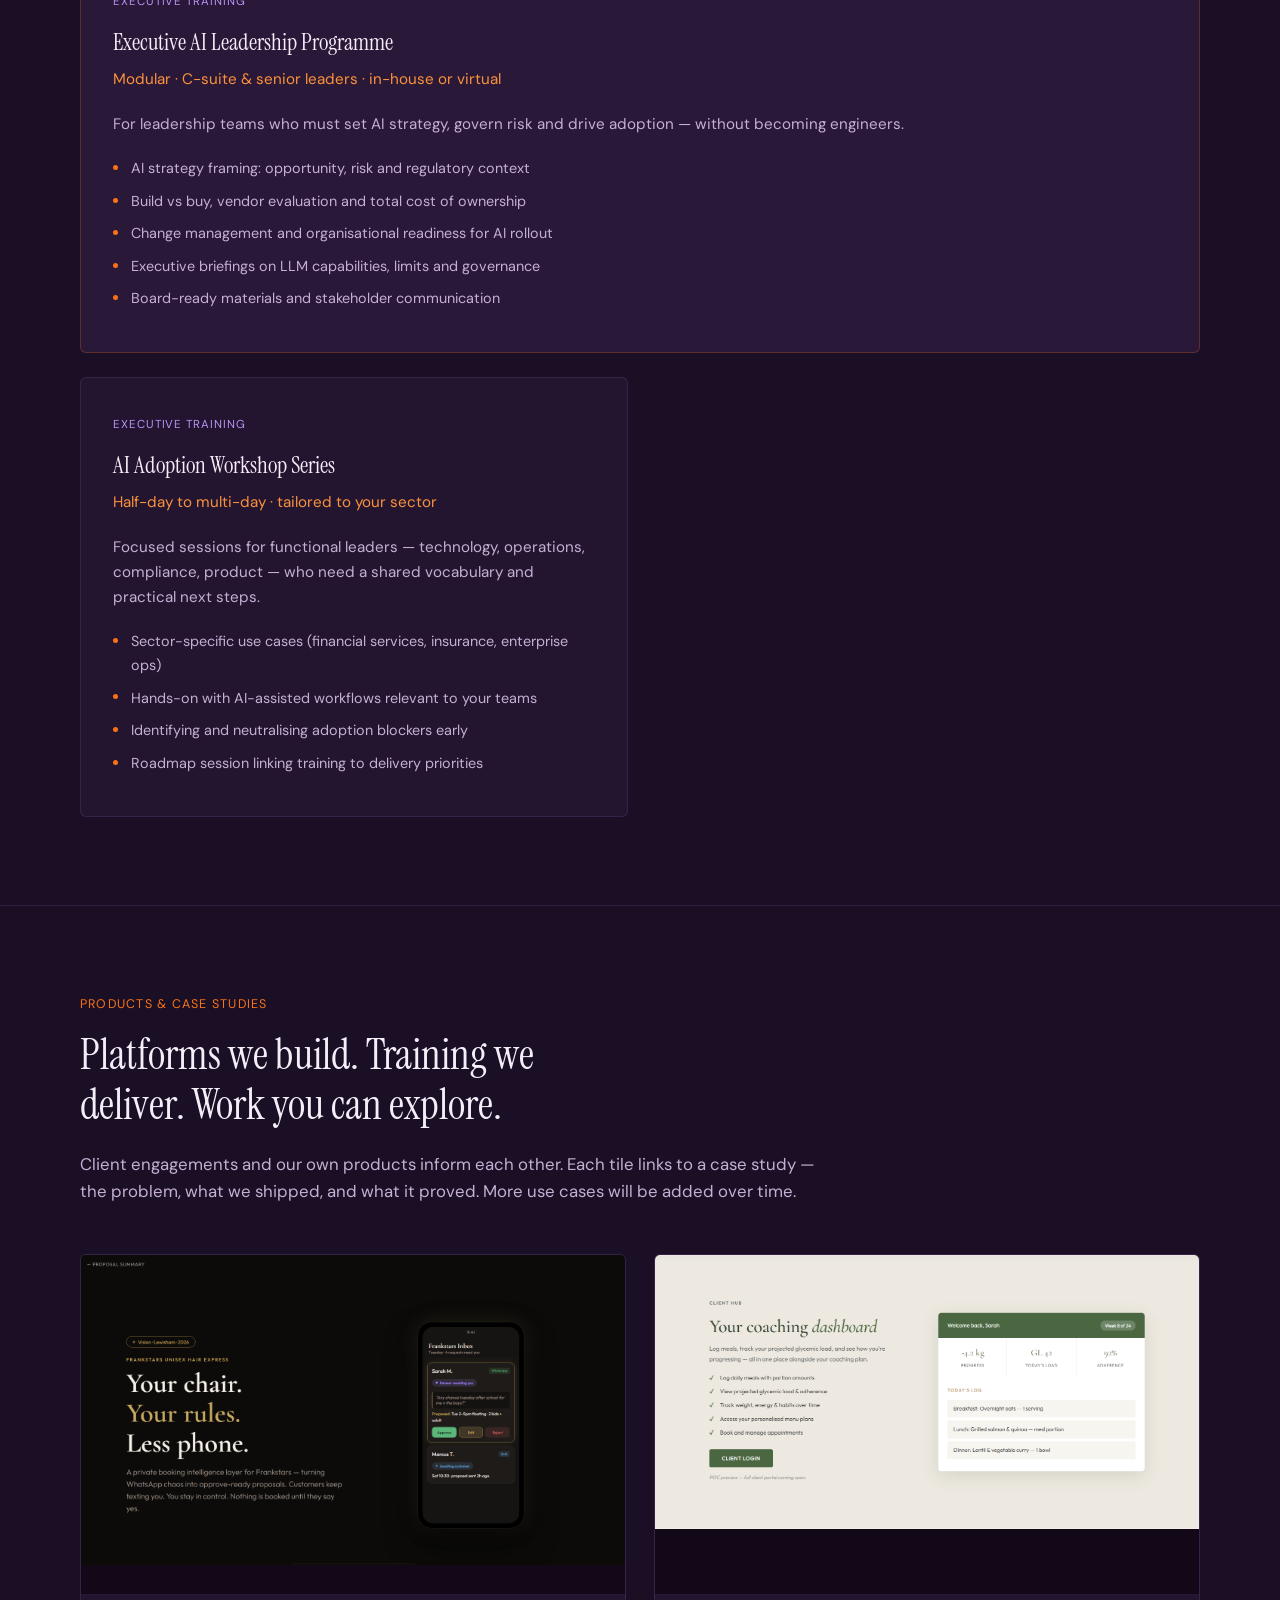
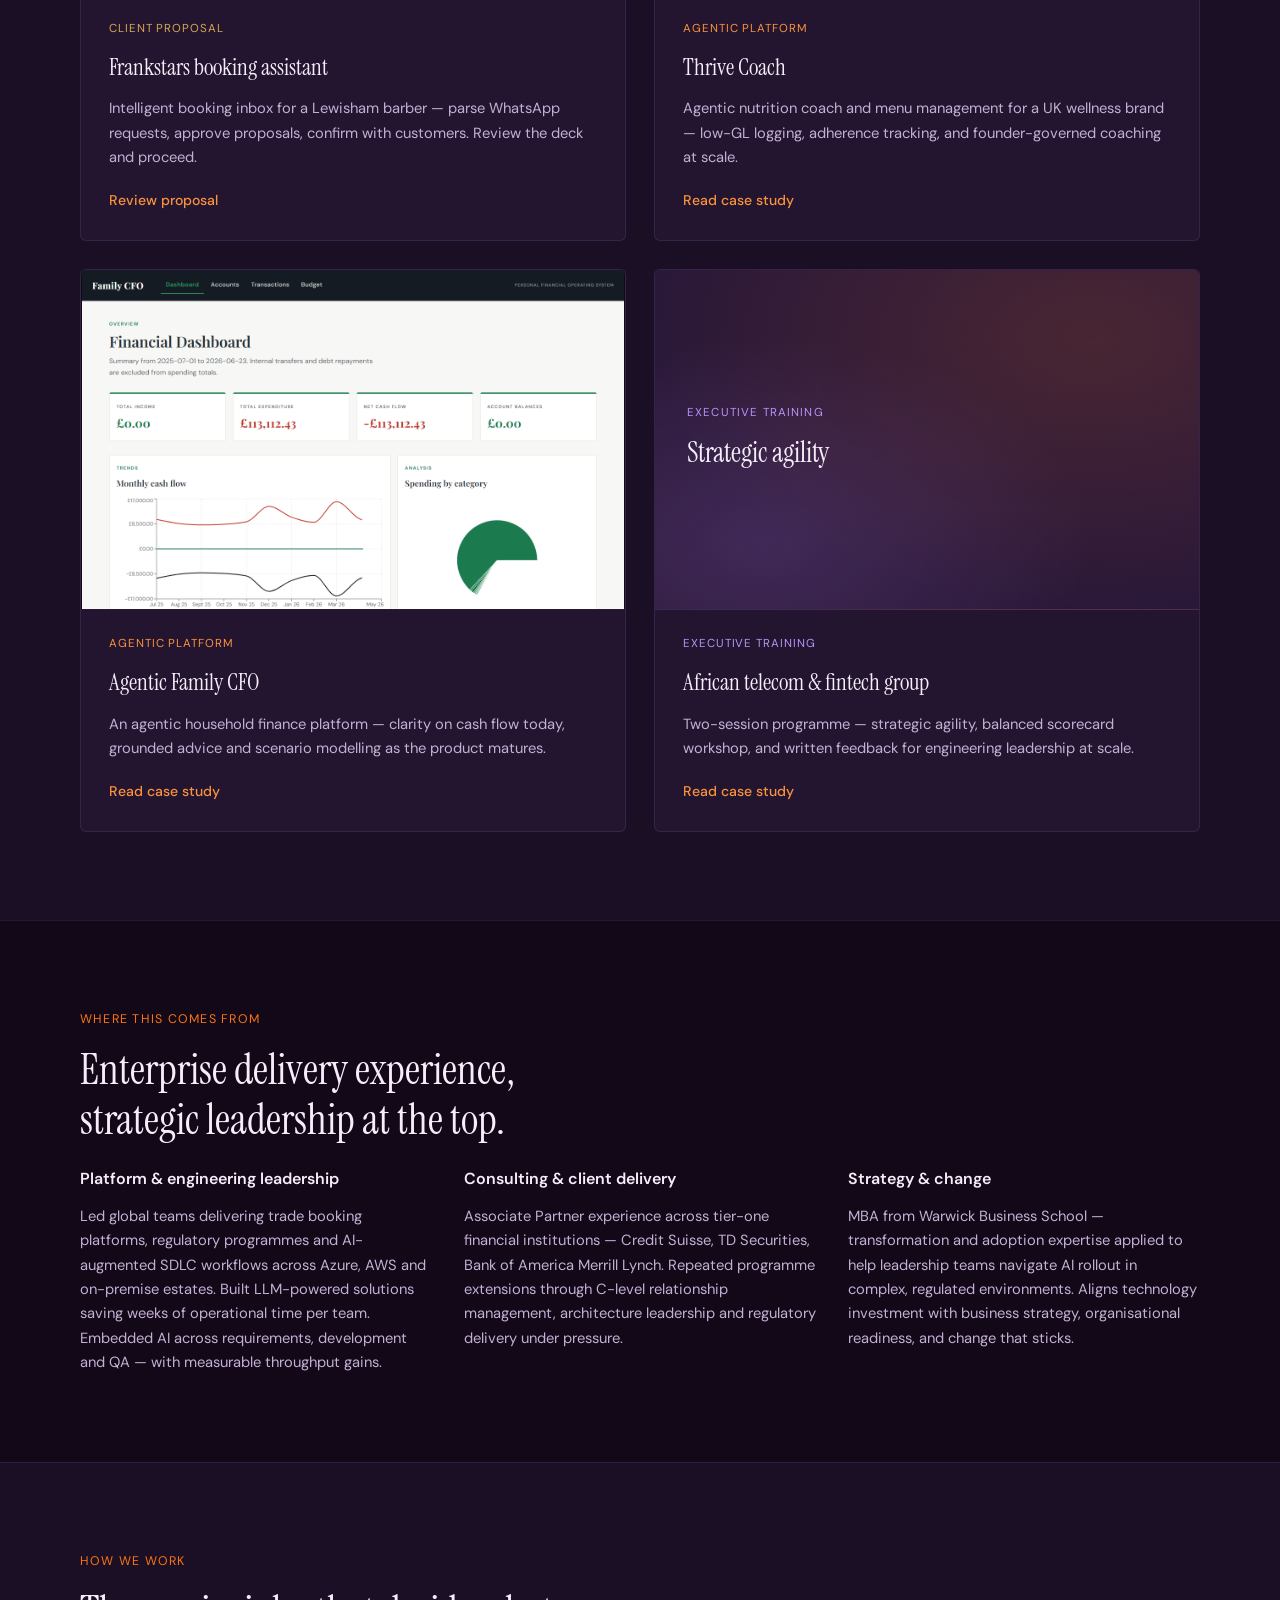
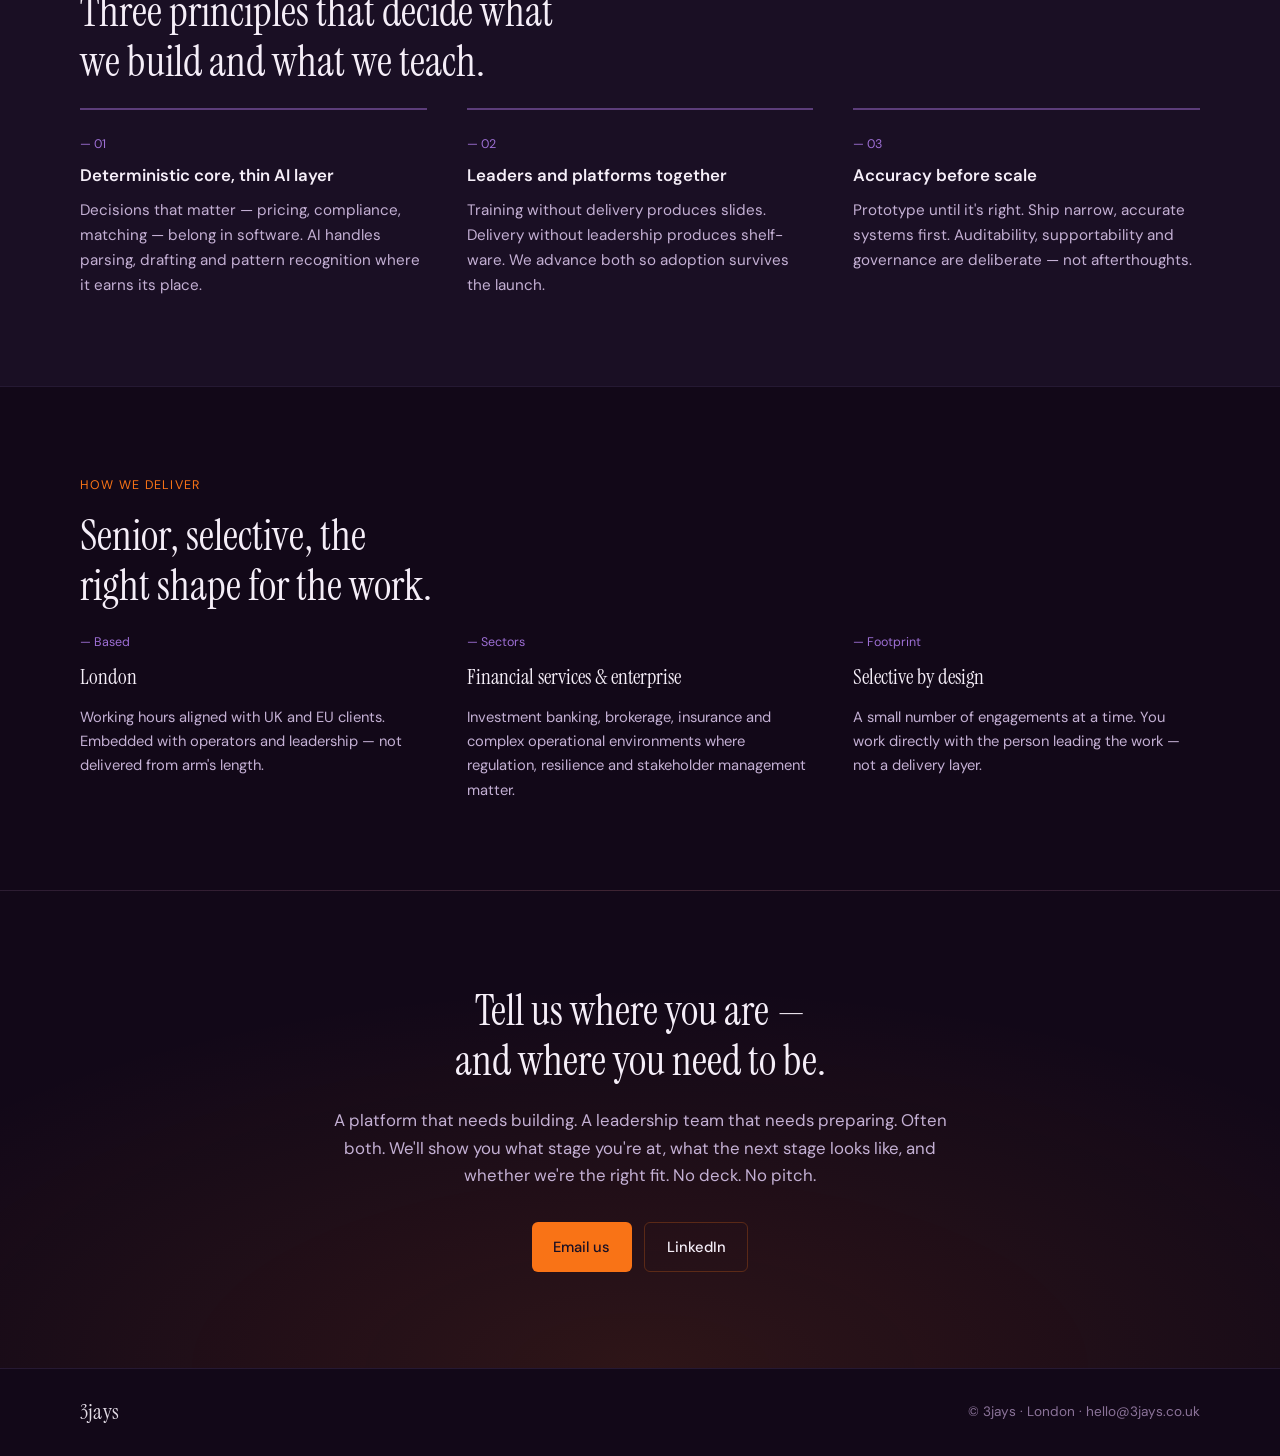
==== commit 7f451032: "Add Frankstars booking assistant client proposal and interactive deck. Introduces a proposal summary" ====
--- a/index.html
+++ b/index.html
@@ -240,6 +240,18 @@
         </p>
 
         <div class="products-grid">
+          <a href="case-studies/frankstars.html" class="product-tile">
+            <div class="product-tile-media">
+              <img src="assets/products/frankstars-deck-hero.png" alt="Frankstars booking assistant proposal deck" loading="lazy">
+            </div>
+            <div class="product-tile-body">
+              <span class="product-tile-type product-tile-type--proposal">Client proposal</span>
+              <h3>Frankstars booking assistant</h3>
+              <p>Intelligent booking inbox for a Lewisham barber — parse WhatsApp requests, approve proposals, confirm with customers. Review the deck and proceed.</p>
+              <span class="product-tile-cta">Review proposal</span>
+            </div>
+          </a>
+
           <a href="case-studies/thrive-coach.html" class="product-tile">
             <div class="product-tile-media">
               <img src="assets/products/thrive-client-hub.png" alt="Thrive Coach client hub dashboard preview" loading="lazy">
--- a/assets/css/styles.css
+++ b/assets/css/styles.css
@@ -638,6 +638,26 @@
   color: var(--purple-bright);
 }
 
+.product-tile-type--proposal {
+  color: #d4a853;
+}
+
+.case-study-type--proposal {
+  color: #d4a853;
+}
+
+.proposal-actions {
+  display: flex;
+  flex-wrap: wrap;
+  gap: 0.75rem 1rem;
+  margin-top: 2rem;
+}
+
+.proposal-actions--inline {
+  margin-top: 1.5rem;
+  margin-bottom: 0.5rem;
+}
+
 .product-tile h3 {
   font-family: var(--font-serif);
   font-size: 1.45rem;
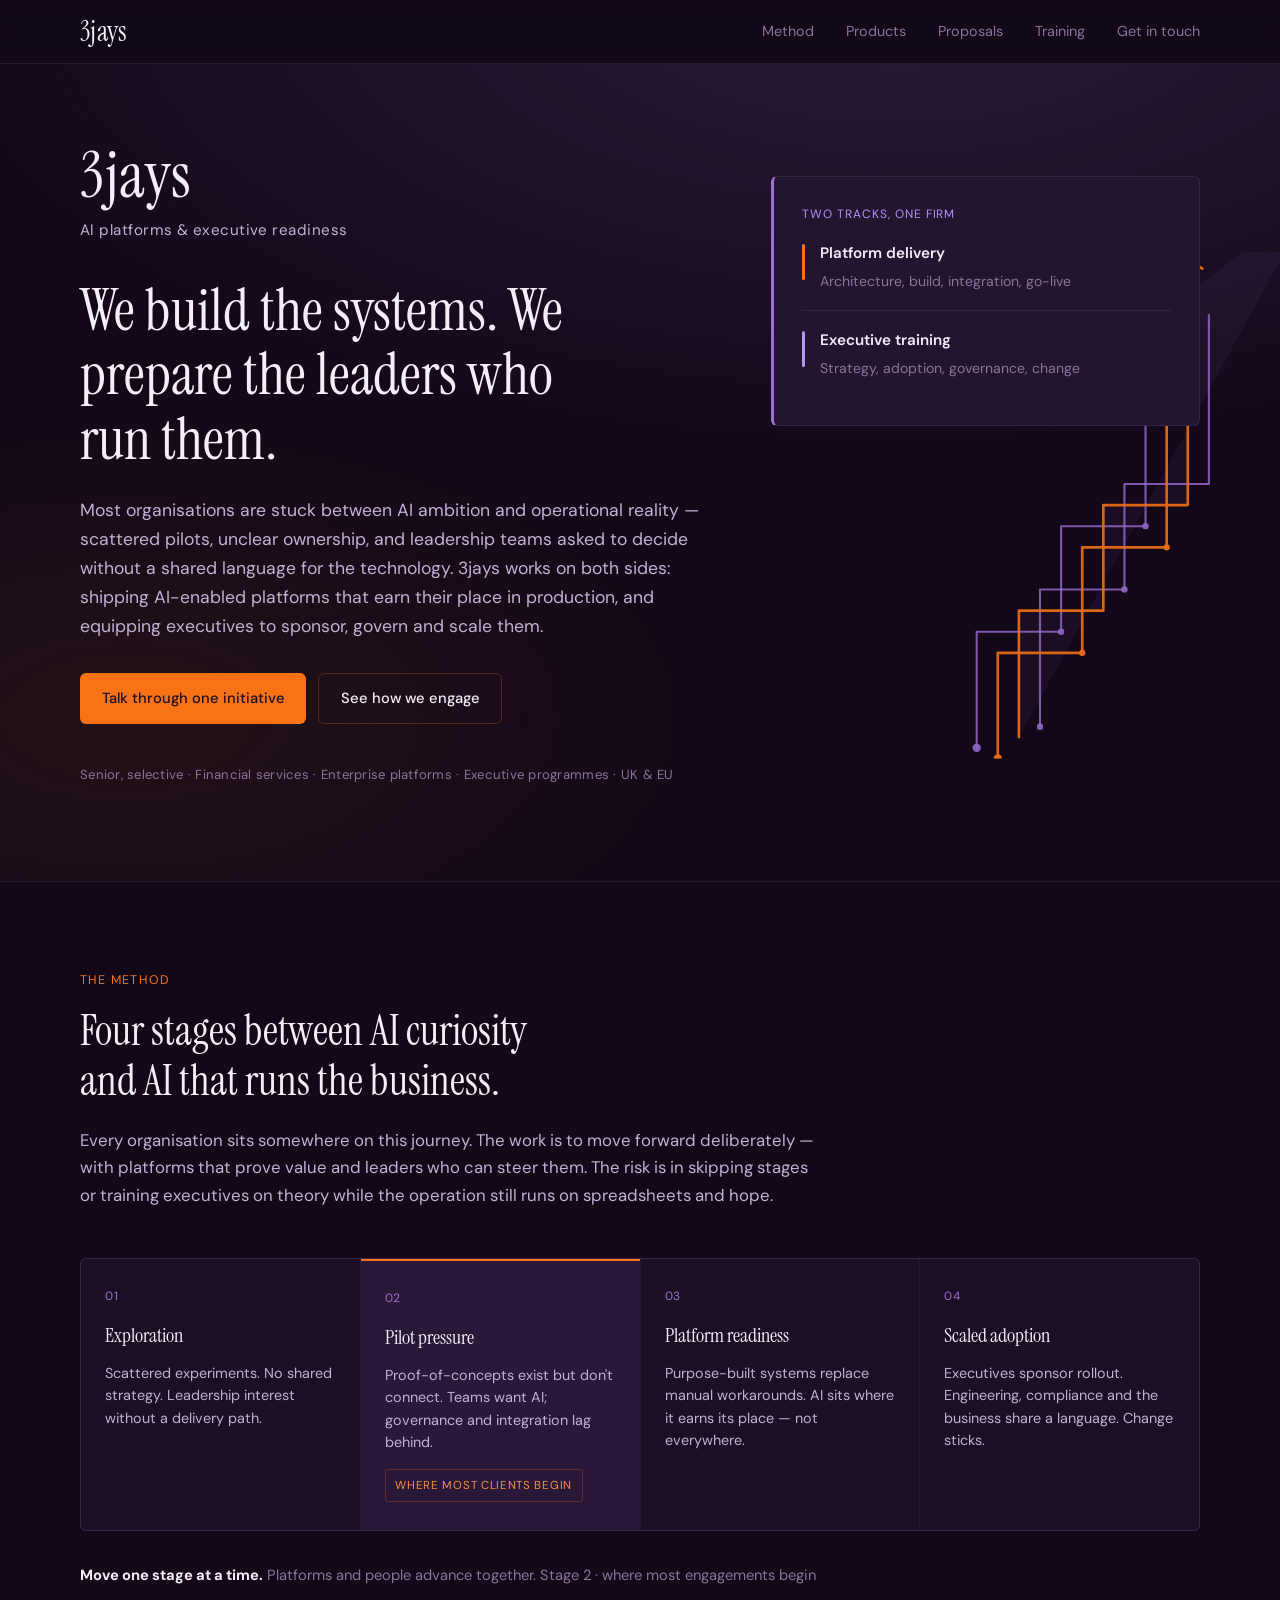
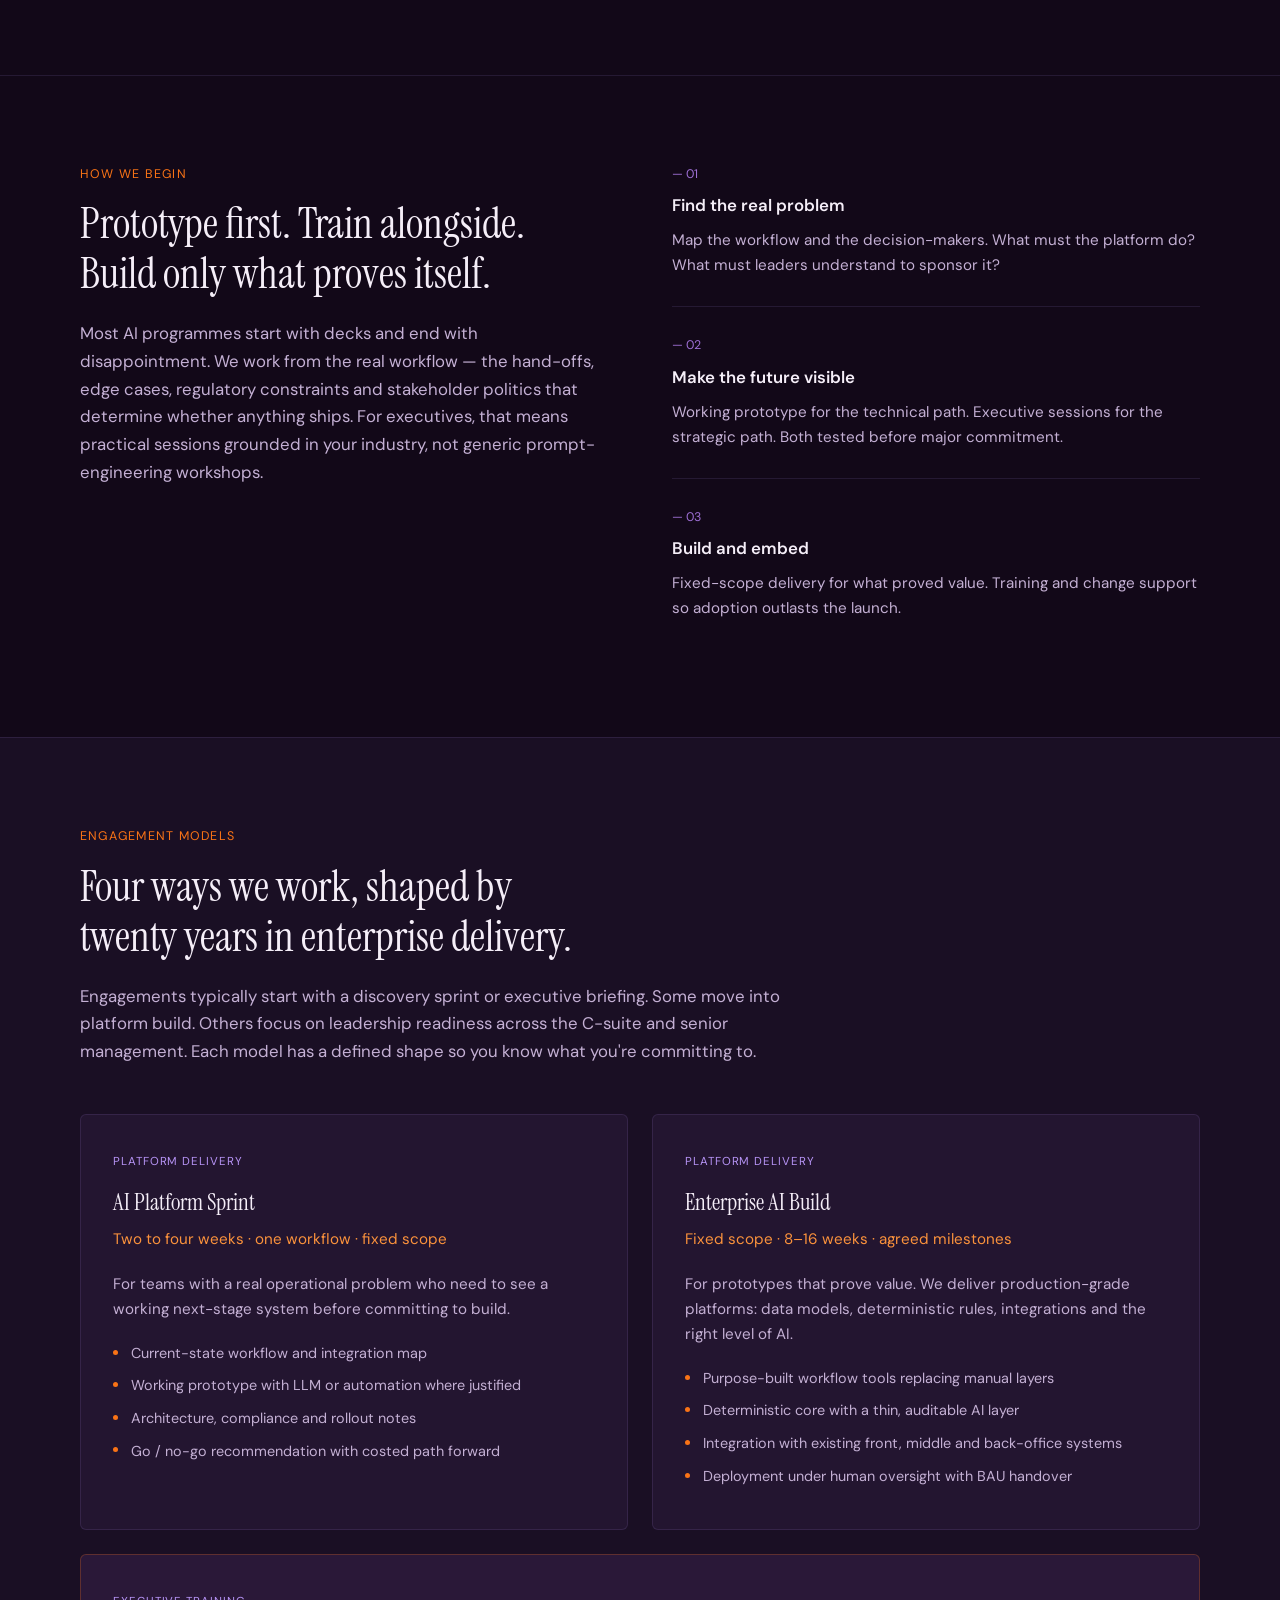
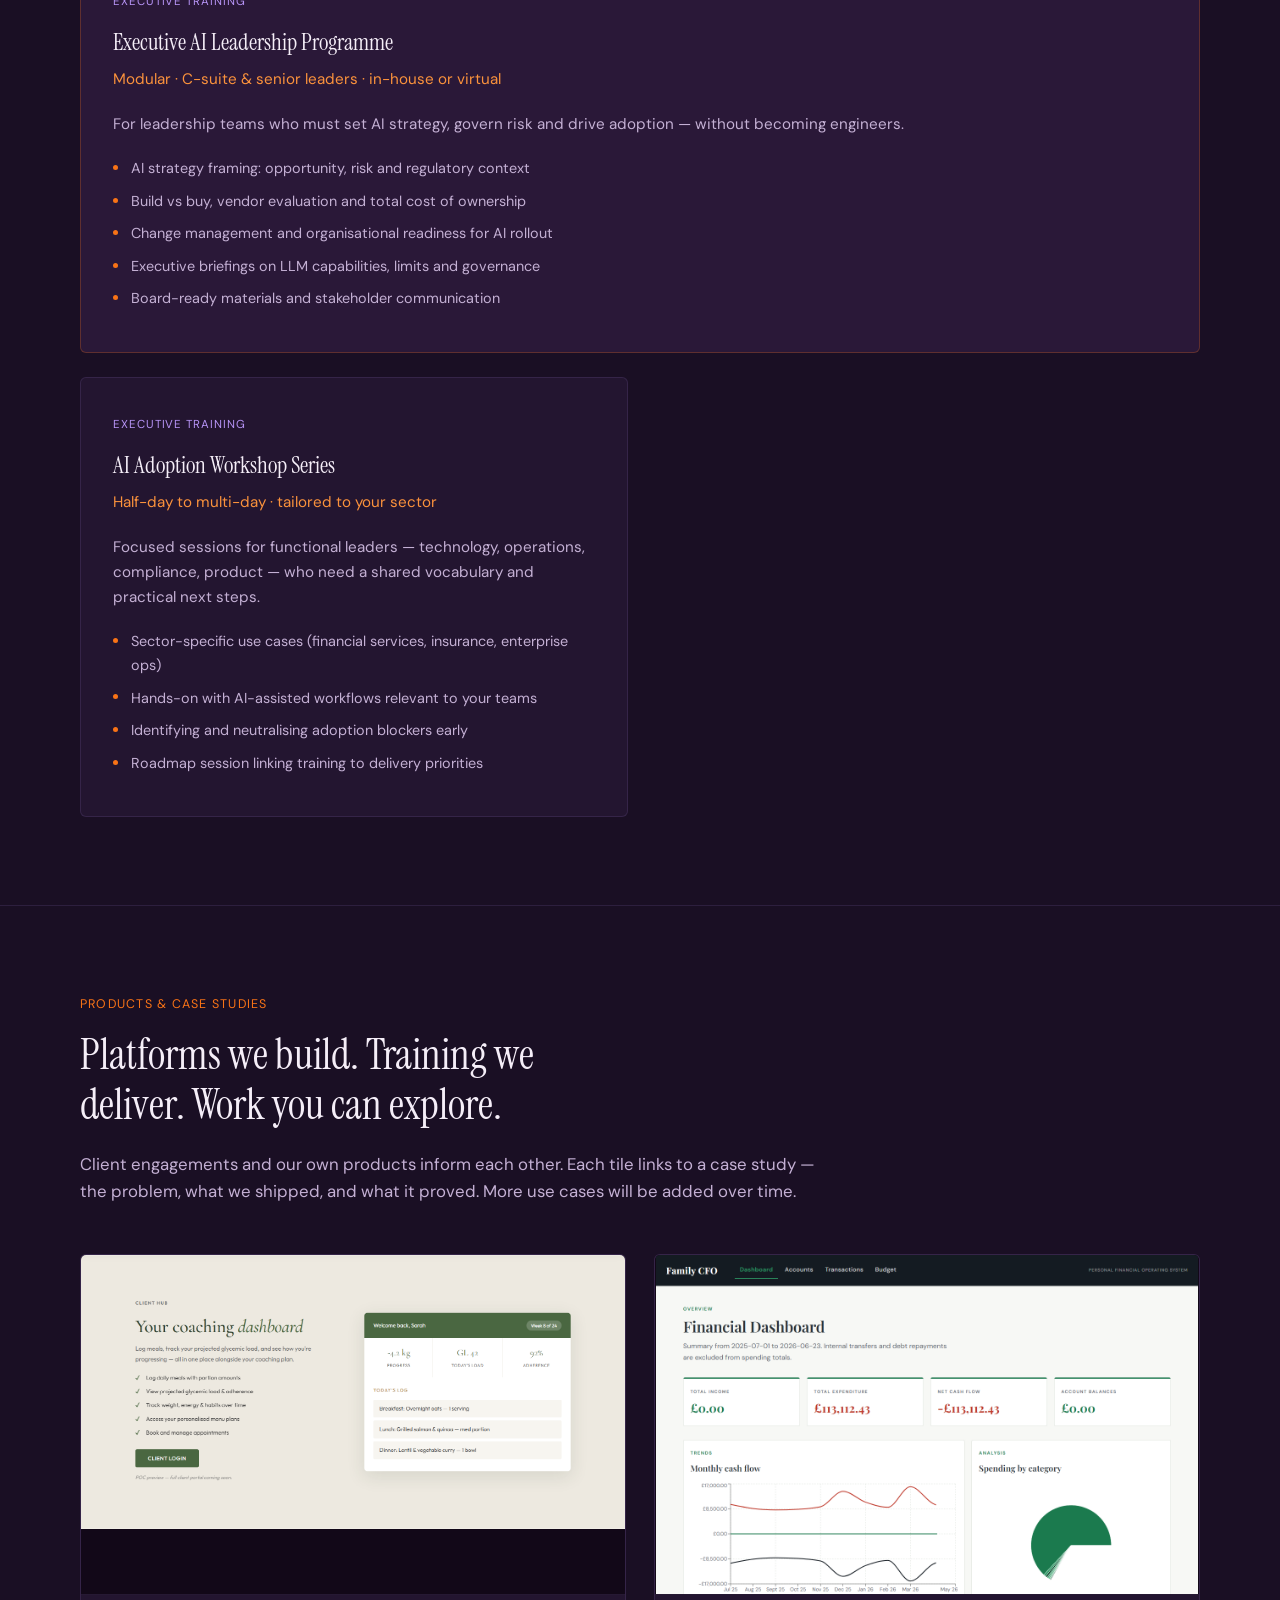
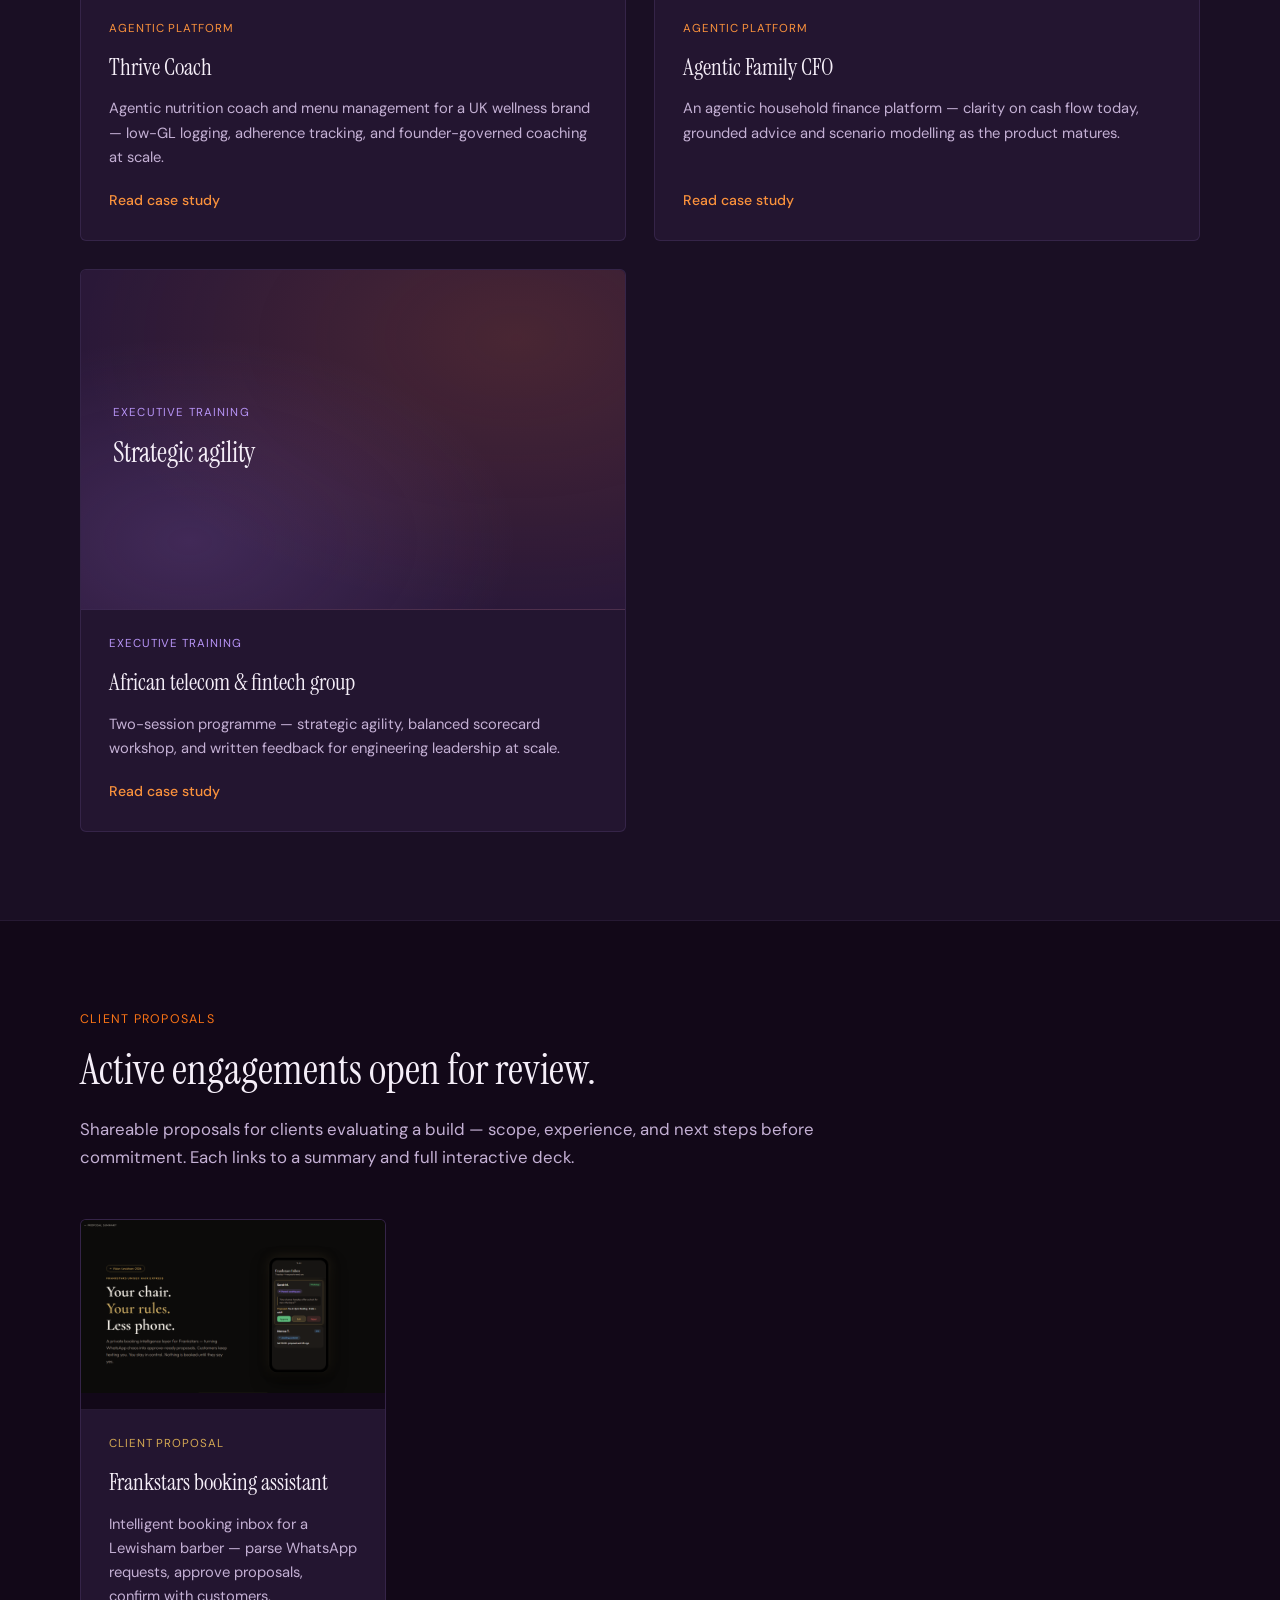
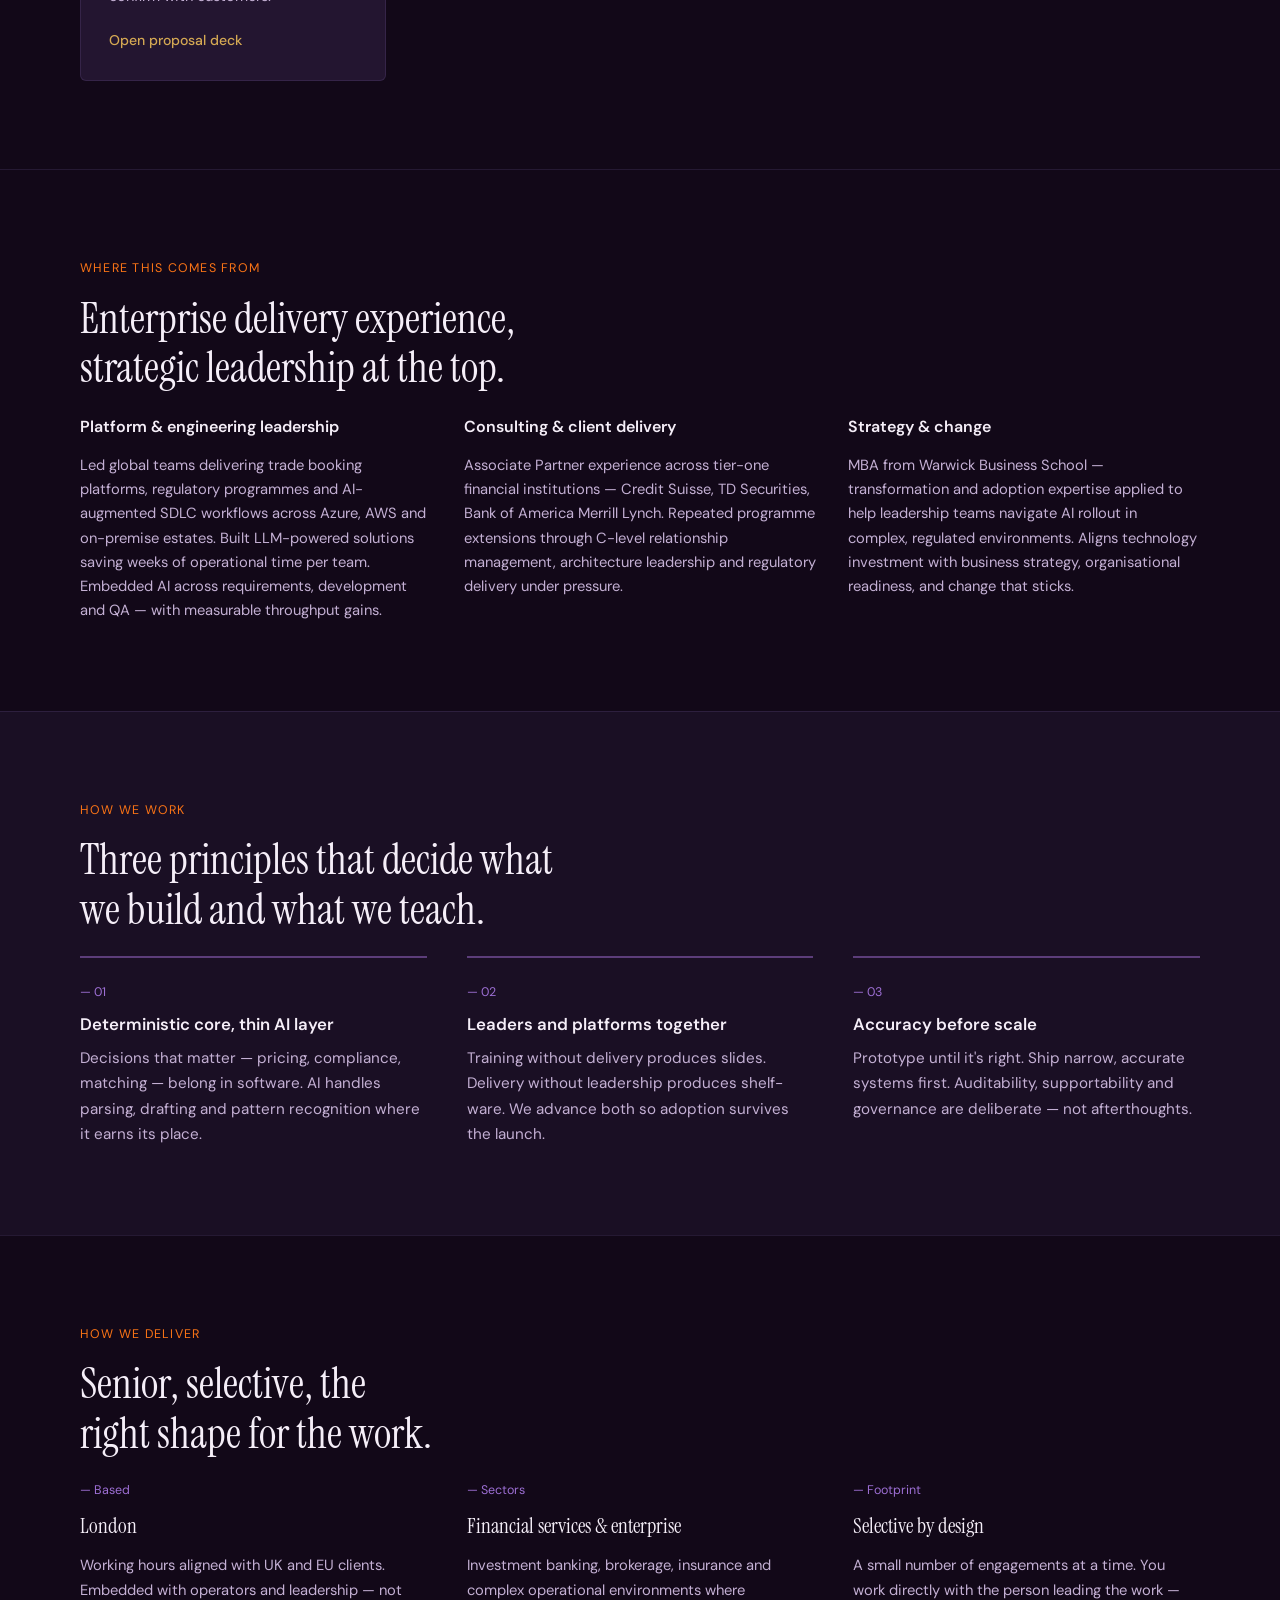
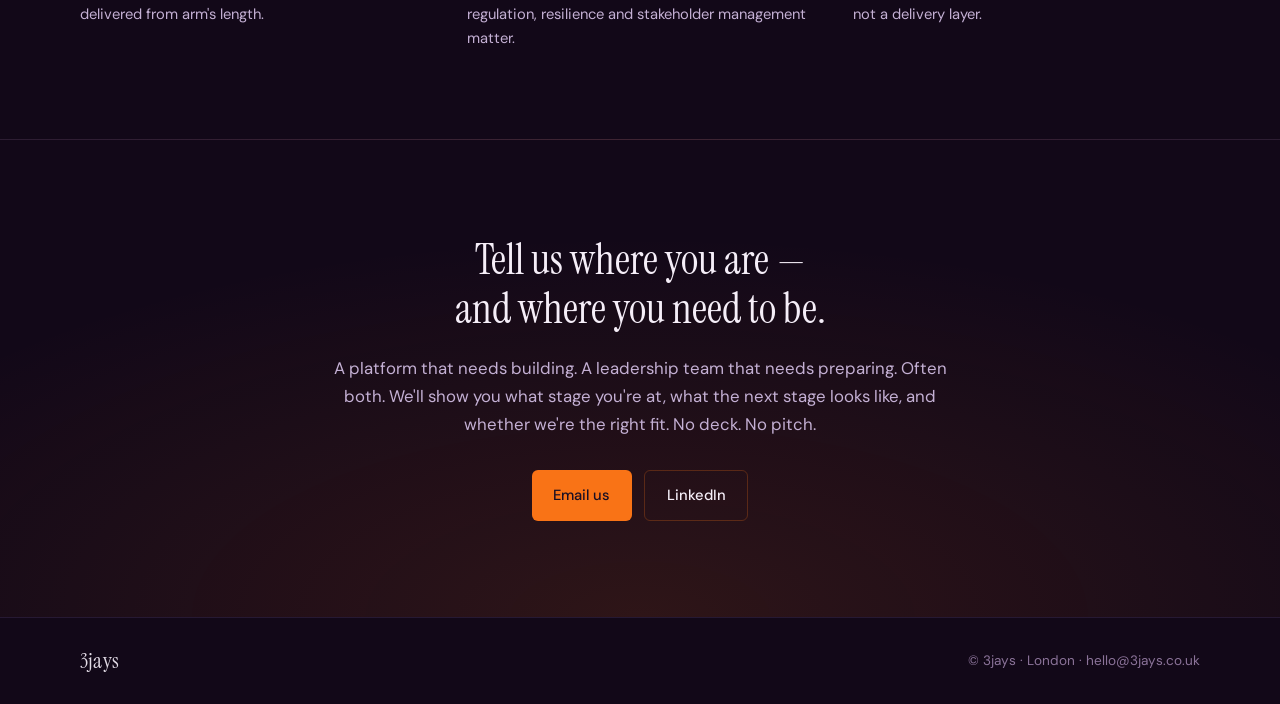
==== commit d6b0840e: "Add proposals section and fix Frankstars deck routing. Introduces a dedicated client proposals area " ====
--- a/index.html
+++ b/index.html
@@ -19,6 +19,7 @@
       <nav class="nav" aria-label="Primary">
         <a href="#method">Method</a>
         <a href="#products">Products</a>
+        <a href="#proposals">Proposals</a>
         <a href="#training">Training</a>
         <a href="#contact">Get in touch</a>
       </nav>
@@ -240,18 +241,6 @@
         </p>
 
         <div class="products-grid">
-          <a href="case-studies/frankstars.html" class="product-tile">
-            <div class="product-tile-media">
-              <img src="assets/products/frankstars-deck-hero.png" alt="Frankstars booking assistant proposal deck" loading="lazy">
-            </div>
-            <div class="product-tile-body">
-              <span class="product-tile-type product-tile-type--proposal">Client proposal</span>
-              <h3>Frankstars booking assistant</h3>
-              <p>Intelligent booking inbox for a Lewisham barber — parse WhatsApp requests, approve proposals, confirm with customers. Review the deck and proceed.</p>
-              <span class="product-tile-cta">Review proposal</span>
-            </div>
-          </a>
-
           <a href="case-studies/thrive-coach.html" class="product-tile">
             <div class="product-tile-media">
               <img src="assets/products/thrive-client-hub.png" alt="Thrive Coach client hub dashboard preview" loading="lazy">
@@ -288,6 +277,31 @@
               <h3>African telecom &amp; fintech group</h3>
               <p>Two-session programme — strategic agility, balanced scorecard workshop, and written feedback for engineering leadership at scale.</p>
               <span class="product-tile-cta">Read case study</span>
+            </div>
+          </a>
+        </div>
+      </div>
+    </section>
+
+    <section id="proposals" class="section section-proposals scroll-reveal">
+      <div class="container">
+        <p class="section-label">Client proposals</p>
+        <h2>Active engagements open for review.</h2>
+        <p class="section-intro">
+          Shareable proposals for clients evaluating a build — scope, experience, and next steps before
+          commitment. Each links to a summary and full interactive deck.
+        </p>
+
+        <div class="products-grid proposals-grid">
+          <a href="proposals/frankstars/deck.html" class="product-tile product-tile--proposal">
+            <div class="product-tile-media">
+              <img src="assets/products/frankstars-deck-hero.png" alt="Frankstars booking assistant proposal deck" loading="lazy">
+            </div>
+            <div class="product-tile-body">
+              <span class="product-tile-type product-tile-type--proposal">Client proposal</span>
+              <h3>Frankstars booking assistant</h3>
+              <p>Intelligent booking inbox for a Lewisham barber — parse WhatsApp requests, approve proposals, confirm with customers.</p>
+              <span class="product-tile-cta">Open proposal deck</span>
             </div>
           </a>
         </div>
--- a/assets/css/styles.css
+++ b/assets/css/styles.css
@@ -549,6 +549,28 @@
   background: var(--bg-surface);
 }
 
+/* Proposals */
+.section-proposals {
+  background: var(--bg-deep);
+  border-top: 1px solid var(--border);
+}
+
+.proposals-grid {
+  max-width: 640px;
+}
+
+.product-tile--proposal:hover {
+  border-color: rgba(212, 168, 83, 0.35);
+}
+
+.product-tile--proposal .product-tile-cta {
+  color: #d4a853;
+}
+
+.product-tile--proposal:hover .product-tile-cta {
+  color: #e8c078;
+}
+
 .products-grid {
   display: grid;
   grid-template-columns: repeat(2, 1fr);
